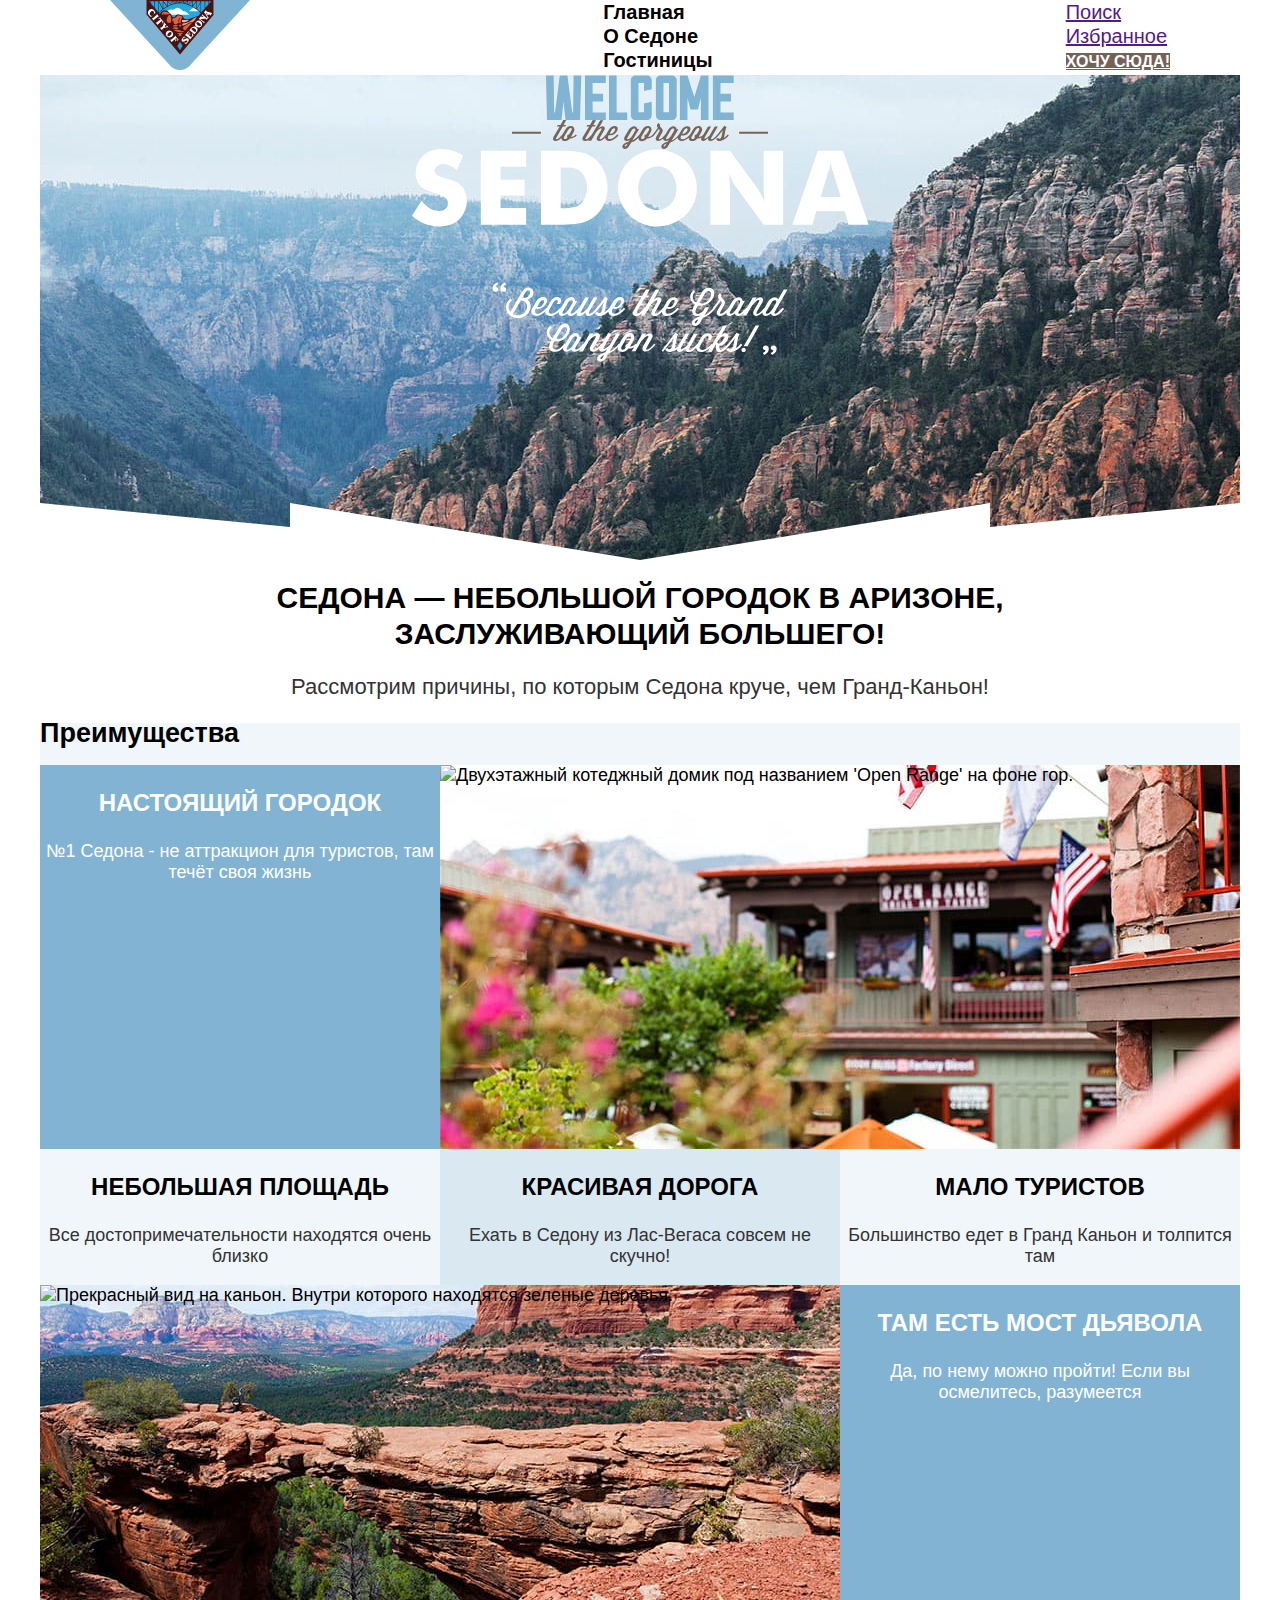
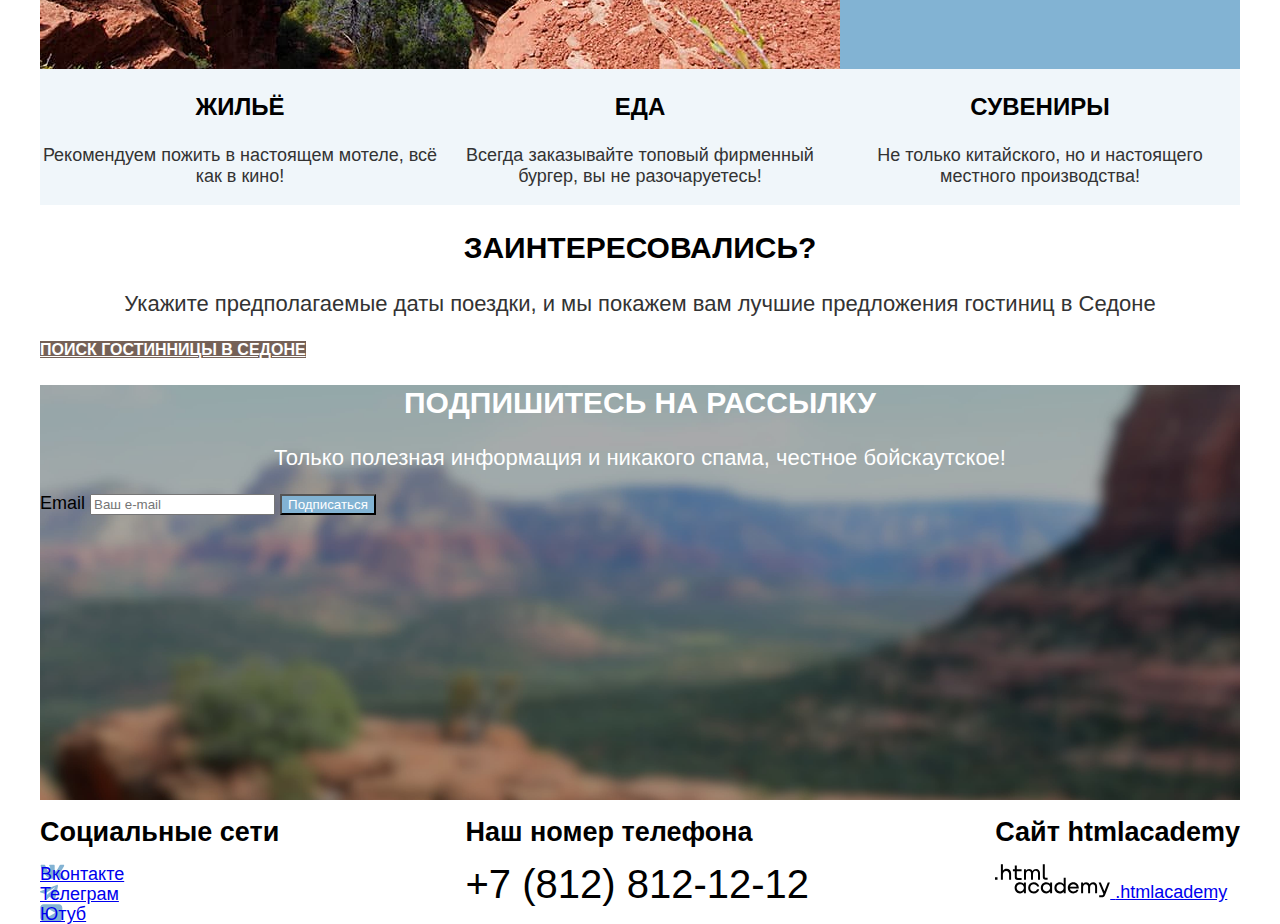
==== index.html @ 0e4e719a "Merge pull request #5 from vadimkuzmin93/master" ====
<!DOCTYPE html>
<html lang="ru">
    <head>
        <meta charset="utf-8">
        <title>HTML Academy: Седона</title>
        <link rel="stylesheet" href="styles/styles.css">
    </head>

<body>
    <header class="page-header">
        <nav class="navigation">
          <a href="index.html" class="logo">
                <img src="images/logo.svg" width="140" height="70" alt="Логотип сайта Седона">
          </a>

          <ul class="navigation-list">
                <li class="navigation-item">
                    <a class="navigation-link navigation-link-current">Главная</a>
                </li>
                <li class="navigation-item">
                    <a href="#" class="navigation-link">О Седоне</a>
                </li>
                <li class="navigation-item">
                    <a href="catalog.html" class="navigation-link">Гостиницы</a>
                </li>
          </ul>

          <ul class="controls-list">
              <li class="controls-item">
                <a class="controls-link" href="">Поиск</a>
              </li>
              <li class="controls-item">
                <a class="controls-link" href="">Избранное</a>
              </li>
              <li class="controls-item ">
                 <a class="button controls-link" href="#">Хочу сюда!</a>
              </li>
          </ul>
        </nav>
    </header>

    <main class="main-index">
      <div class="hero">
        <div class="hero-background-welcome"></div>
        <img class="hero-background-gorgeous" src="images/to-the-gorgeous.svg" alt="Добро пожаловать">
        <img class="hero-background-sedona" src="images/sedona-title.svg" alt="Седона. Потому что Гранд-Каньон ацтой">
      </div>
       <section class="description">
        <h1 class="description-title">Седона — небольшой городок в Аризоне,<br> заслуживающий большего!</h1>
        <p class="description-reasons">Рассмотрим причины, по которым Седона круче, чем Гранд-Каньон!</p>
      </section>

      <section class="advantages">
        <h2 class="visually-hidden">Преимущества</h2>
        <ul class="advantages-list">
            <li class="advantages-item white-text">
                <h3 class="advantages-title">Настоящий городок</h3>
                <p class="advatages-description white-text">№1 Седона - не аттракцион для туристов, там течёт своя жизнь</p>
            </li>
            <li class="advantages-item wide-element">
              <div class="advantages-image1">
                <span class="visually-hidden">
                  <img src="#" alt="Двухэтажный котеджный домик под названием 'Open Range' на фоне гор.">
                </span>
              </div>
            </li>
            <li class="advantages-item">
                <h3 class="advantages-title">Небольшая площадь</h3>
                <p class="advatages-description">Все достопримечательности находятся очень близко</p>
            </li>
            <li class="advantages-item color-change">
                <h3 class="advantages-title">Красивая дорога</h3>
                <p class="advatages-description">Ехать в Седону из Лас-Вегаса совсем не скучно!</p>
            </li>
            <li class="advantages-item">
                <h3 class="advantages-title">Мало туристов</h3>
                <p class="advatages-description">Большинство едет в Гранд Каньон и толпится там</p>
            </li>
            <li class="advantages-item wide-element">
              <div class="advantages-image2">
                <span class="visually-hidden">
                  <img src="#" alt="Прекрасный вид на каньон. Внутри которого находятся зеленые деревья.">
                </span>
              </div>
            </li>
            <li class="advantages-item white-text">
              <h3 class="advantages-title">Там есть мост дьявола</h3>
              <p class="advatages-description white-text">Да, по нему можно пройти! Если вы осмелитесь, разумеется</p>
          </li>
        </ul>

        <ul class="advantages-list">
          <li class="advantages-item">
            <h3 class="advantages-title">Жильё</h3>
            <p class="advatages-description">Рекомендуем пожить в настоящем мотеле, всё как в кино!</p>
          </li>
          <li class="advantages-item">
            <h3 class="advantages-title">Еда</h3>
            <p class="advatages-description">Всегда заказывайте топовый фирменный бургер, вы не разочаруетесь!</p>
          </li>
          <li class="advantages-item">
            <h3 class="advantages-title">Сувениры</h3>
            <p class="advatages-description">Не только китайского, но и настоящего местного производства!</p>
          </li>
        </ul>
      </section>

      <section class="interested">
        <h2 class="interested-title">Заинтересовались?</h2>
        <p class="interested-description">Укажите предполагаемые даты поездки, и мы покажем вам лучшие предложения гостиниц в Седоне</p>
        <a class="button interested-search" href="catalog.html" >Поиск гостинницы в Седоне</a>
      </section>

      <section class="subscription">
        <h2 class="subscription-title">Подпишитесь на рассылку</h2>
        <p class="subscription-description">Только полезная информация и никакого спама, честное бойскаутское!</p>
        <form class="subscription-form" action="https://echo.htmlacademy.ru/" method="post">
            <label for="newsletter-email">Email</label>
            <input class="field" placeholder="Ваш e-mail" type="email" name="newsletter-email" id="newsletter-email" required>
            <input class="button-blue subscribe-button" type="submit" value="Подписаться">
        </form>
      </section>
    </main>

    <footer class="page-footer footer-container">
        <section class="footer-socials">
          <h2 class="visually-hidden">Социальные сети</h2>
          <ul class="footer-socials-list">
              <li class="footer-socials-item">
                  <a href="https://vk.com/htmlacademy" class="button-vk">
                  <span class="visually-hidden">Вконтакте</span>
                  </a>
              </li>
              <li class="footer-socials-item">
                  <a href="https://t.me/htmlacademy" class="button-telegram">
                  <span class="visually-hidden">Телеграм</span>
                  </a>
              </li>
              <li class="footer-socials-item">
                  <a href="https://www.youtube.com/user/htmlacademyru" class="button-youtube">
                  <span class="visually-hidden">Ютуб</span>
                  </a>
              </li>
          </ul>
        </section>

        <section class="footer-contacts">
          <h2 class="visually-hidden">Наш номер телефона</h2>
          <a class="footer-contacts-phone" href="tel:+78128121212">+7 (812) 812-12-12</a>
        </section>

        <section class="footer-author">
          <h2 class="visually-hidden">Сайт htmlacademy</h2>
          <a class="htmlacademy-link" href="https://htmlacademy.ru/">
            <img src="images/html-academy-logo.svg" alt="Адрес сайта Html Academy">
          <span class="visually-hidden">.htmlacademy</span>
          </a>
        </section>
    </footer>
</body>
</html>
---- styles/styles.css ----
@font-face {
  font-family: "PT Sans";
  font-style: normal;
  font-weight: 400;
  src: url("../fonts/ptsans-400.woff2");
  font-display: swap;
}

@font-face {
  font-family: "PT Sans";
  font-style: normal;
  font-weight: 700;
  src: url("../fonts/ptsans-700.woff2");
  font-display: swap;
}

:root {
  --color-white: #fff;
  --color-black: #000;
  --color-brown: #756157;
  --color-darkgray: #333;
  --color-lightblue: #82b3d3;
  --color-lightblue-12: rgba(131, 179, 211, 0.12);
  --color-lightblue-20: rgba(131, 179, 211, 0.2);
}

html {
  height: 100%;
}

body {
  display: flex;
  flex-direction: column;
  width: 1200px;
  font-family: "PT Sans", sans-serif;
  font-size: 18px;
  line-height: 20px;
  font-weight: 400;
  background-color: var(--color-white);
  color: var(--color-black);
  margin: 0 auto;
  min-height: 100%;
}

ul,
ol {
  margin: 0;
  padding: 0;
  list-style-type: none;
}

.main-index {
  flex-grow: 1;
}
/* header */

.page-header {
  font-size: 20px;
  line-height: 24px;
}

.navigation {
  display: flex;
  justify-content: space-between;
  padding: 0 70px;
}

.navigation-link {
  color: inherit;
  text-decoration: none;
  font-weight: 700;
}

.button {
  background-color: var(--color-brown);
  color: var(--color-white);
  font-weight: 700;
  font-size: 16px;
  line-height: 20px;
  text-align: center;
  text-transform: uppercase;
}

.description-title {
  font-weight: 700;
  font-size: 30px;
  line-height: 36px;
  text-transform: uppercase;
  text-align: center;
}

.description-reasons {
  font-size: 22px;
  line-height: 26px;
  text-align: center;
  color: var(--color-darkgray);
}

/*main*/

.hero {
  width: 1200px;
  height: 485px;
  margin: 0 auto;
  background-image: url("../images/background-main-footer.svg"),
    url("../images/main-background.jpg");
  background-repeat: no-repeat, no-repeat;
  background-position: center bottom, center;
}

.hero-background-welcome {
  width: 188px;
  height: 45px;
  background-image: url("../images/welcome.svg");
  background-repeat: no-repeat;
  margin: 0 auto;
}

.hero-background-gorgeous {
  display: block;
  margin: 0 auto;
}

.hero-background-sedona {
  display: block;
  margin: 0 auto;
}

.advantages {
  background-color: var(--color-lightblue-12);
}

.advantages-list {
  display: flex;
  flex-wrap: wrap;
}

.advantages-item {
  width: 400px;
}

.wide-element {
  width: 800px;
}

.advantages-title {
  font-weight: 700;
  font-size: 24px;
  line-height: 28px;
  text-align: center;
  text-transform: uppercase;
}

.advatages-description {
  line-height: 21px;
  text-align: center;
  color: var(--color-darkgray);
}

.advantages-image1 {
  background-image: url("../images/bg-advantages1.jpg");
  width: 800px;
  height: 384px;
}

.advantages-image2 {
  background-image: url("../images/bg-advantages2.jpg");
  width: 800px;
  height: 384px;
}

.color-change {
  background-color: var(--color-lightblue-20);
}

.white-text {
  color: var(--color-white);
  background-color: var(--color-lightblue);
}

.interested-title {
  font-weight: 700;
  font-size: 30px;
  line-height: 36px;
  text-transform: uppercase;
  text-align: center;
}

.interested-description {
  font-size: 22px;
  line-height: 26px;
  text-align: center;
  color: var(--color-darkgray);
}

.subscription {
  background-image: url("../images/bg-subscribe.jpg");
  background-repeat: no-repeat;
  background-size: cover;
  background-color: var(--color-lightblue);
  width: 1200px;
  height: 415px;
  margin: 0 auto;
}

.subscription-title {
  font-weight: 700;
  font-size: 30px;
  line-height: 36px;
  text-transform: uppercase;
  color: var(--color-white);
  text-align: center;
}

.subscription-description {
  font-size: 22px;
  line-height: 26px;
  text-align: center;
  color: var(--color-white);
}

/* catalog-page */

.inner-catalog {
  background-color: var(--color-lightblue);
  background-image: url("../images/catalog-bg.jpg");
  background-size: cover;
  background-repeat: no-repeat;
  margin: 0 auto;
  width: 1200px;
  height: 412px;
}

.inner-catalog-title {
  font-size: 60px;
  line-height: 78px;
  font-weight: 700;
  color: var(--color-white);
}

.breadcrumbs-item,
.catalog-filter-title,
.control {
  color: var(--color-white);
}

.inner-hotels {
  padding: 0 70px;
  margin: 0 auto;
}

.control-select {
}

.inner-hotels-title {
  font-weight: 700;
  font-size: 30px;
  line-height: 36px;
  text-transform: uppercase;
}

.sorting-container {
  display: flex;
  justify-content: space-between;
}

.hotels-title {
  font-weight: 700;
  font-size: 24px;
  line-height: 28px;
}

.filter-container {
  display: flex;
  column-gap: 70px;
  padding: 35px 70px 70px 70px;
}

.checkbox-group {
  width: 151px;
}

.radio-group {
  width: 151px;
}

.input-range-group {
  width: 550px;
}

.hotels-list {
  display: flex;
  flex-wrap: wrap;
}

.hotels-item {
  width: 340px;
  margin-right: 20px;
}

.hotels-item:nth-child(3n) {
  margin-right: 0;
}

.hotels-type,
.hotels-price {
  line-height: 21px;
}

.button-blue {
  background-color: var(--color-lightblue);
  color: var(--color-white);
}

.pagination-item {
  background-color: var(--color-lightblue);
}

.pagination-link {
  color: var(--color-white);
  font-weight: 700;
  font-size: 20px;
  line-height: 36px;
  text-align: center;
}

.catalog {
  background-image: none;
  background-color: var(--color-white);
}

.black-text {
  color: var(--color-black);
}

/* page-footer */

.footer-container {
  display: flex;
  justify-content: space-between;
}

.button-vk {
  background-color: var(--color-white);
  background-image: url("../images/socials/vk-icon.svg");
  background-repeat: no-repeat;
}

.button-telegram {
  background-color: var(--color-white);
  background-image: url("../images/socials/tg-icon.svg");
  background-repeat: no-repeat;
}

.button-youtube {
  background-color: var(--color-white);
  background-image: url("../images/socials/youtube-icon.svg");
  background-repeat: no-repeat;
}

.footer-contacts-phone {
  font-size: 40px;
  line-height: 40px;
  text-align: center;
  text-decoration: none;
  color: var(--color-black);
}
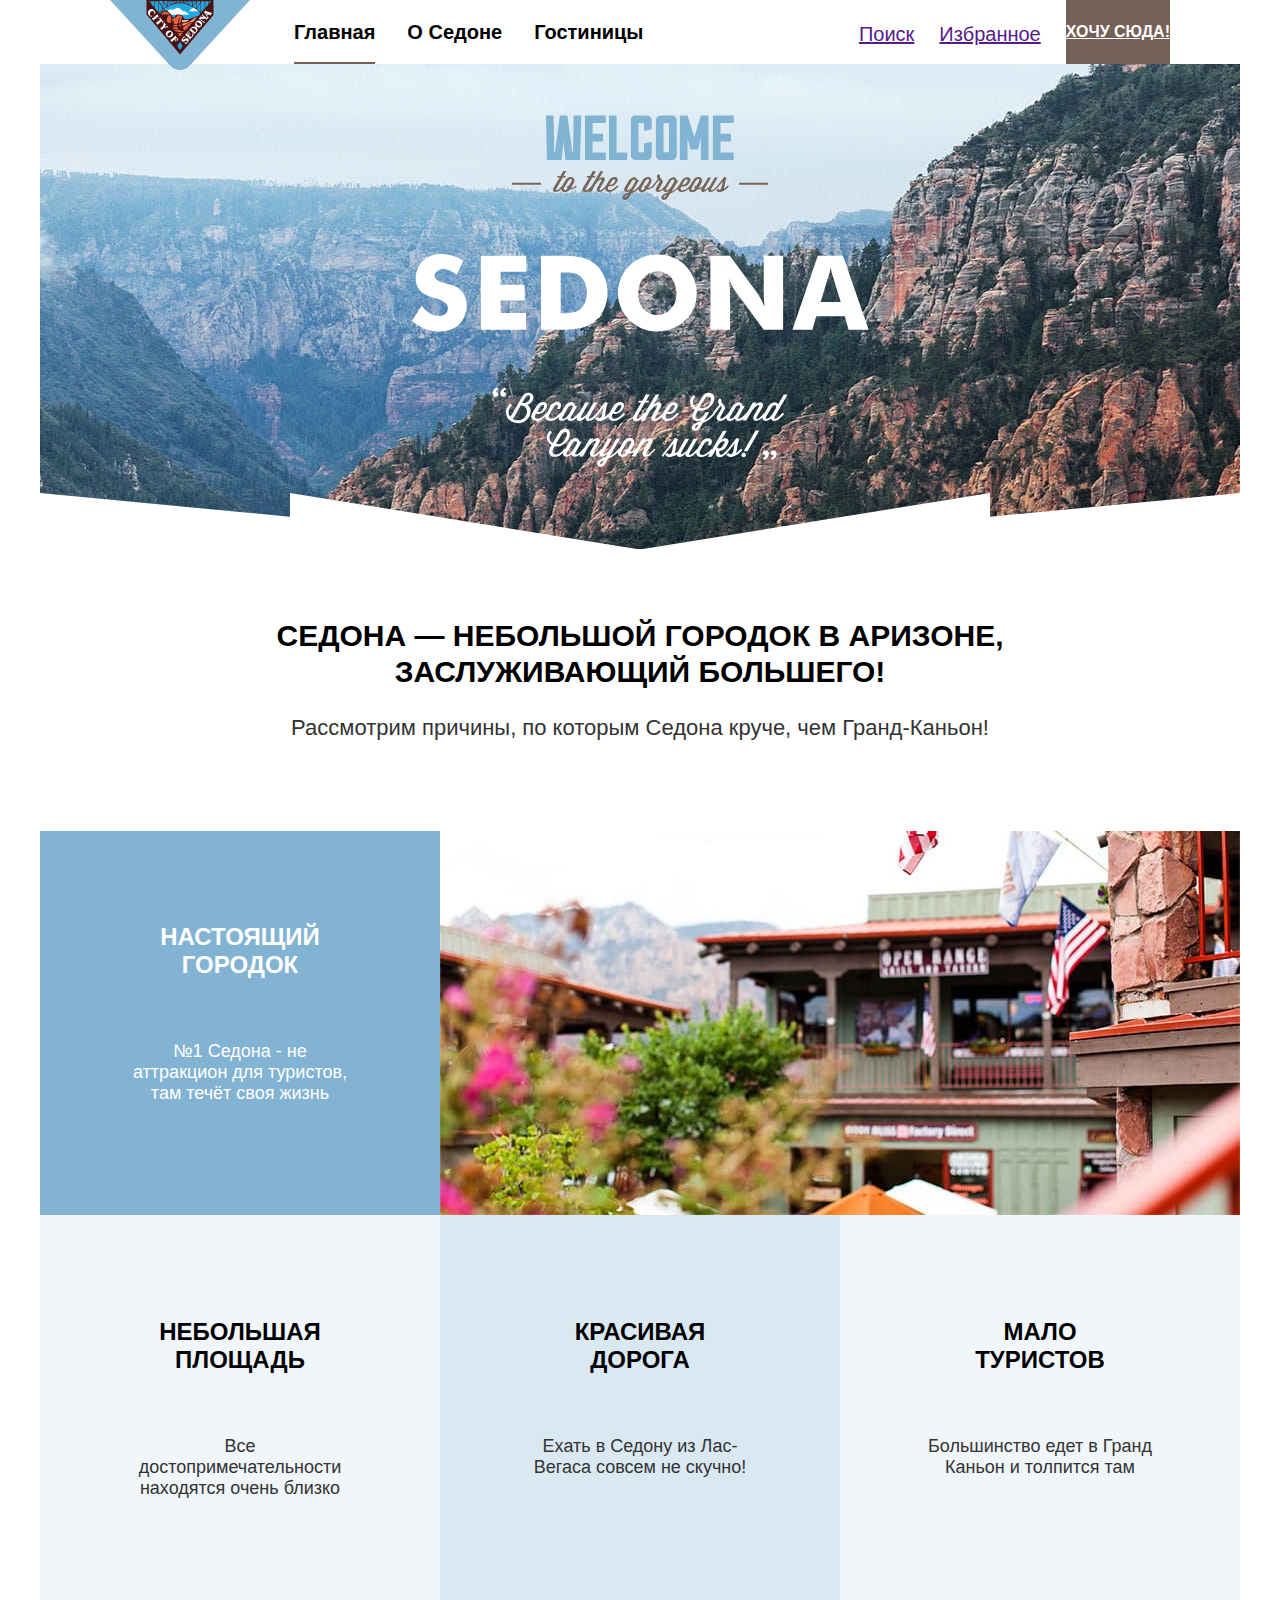
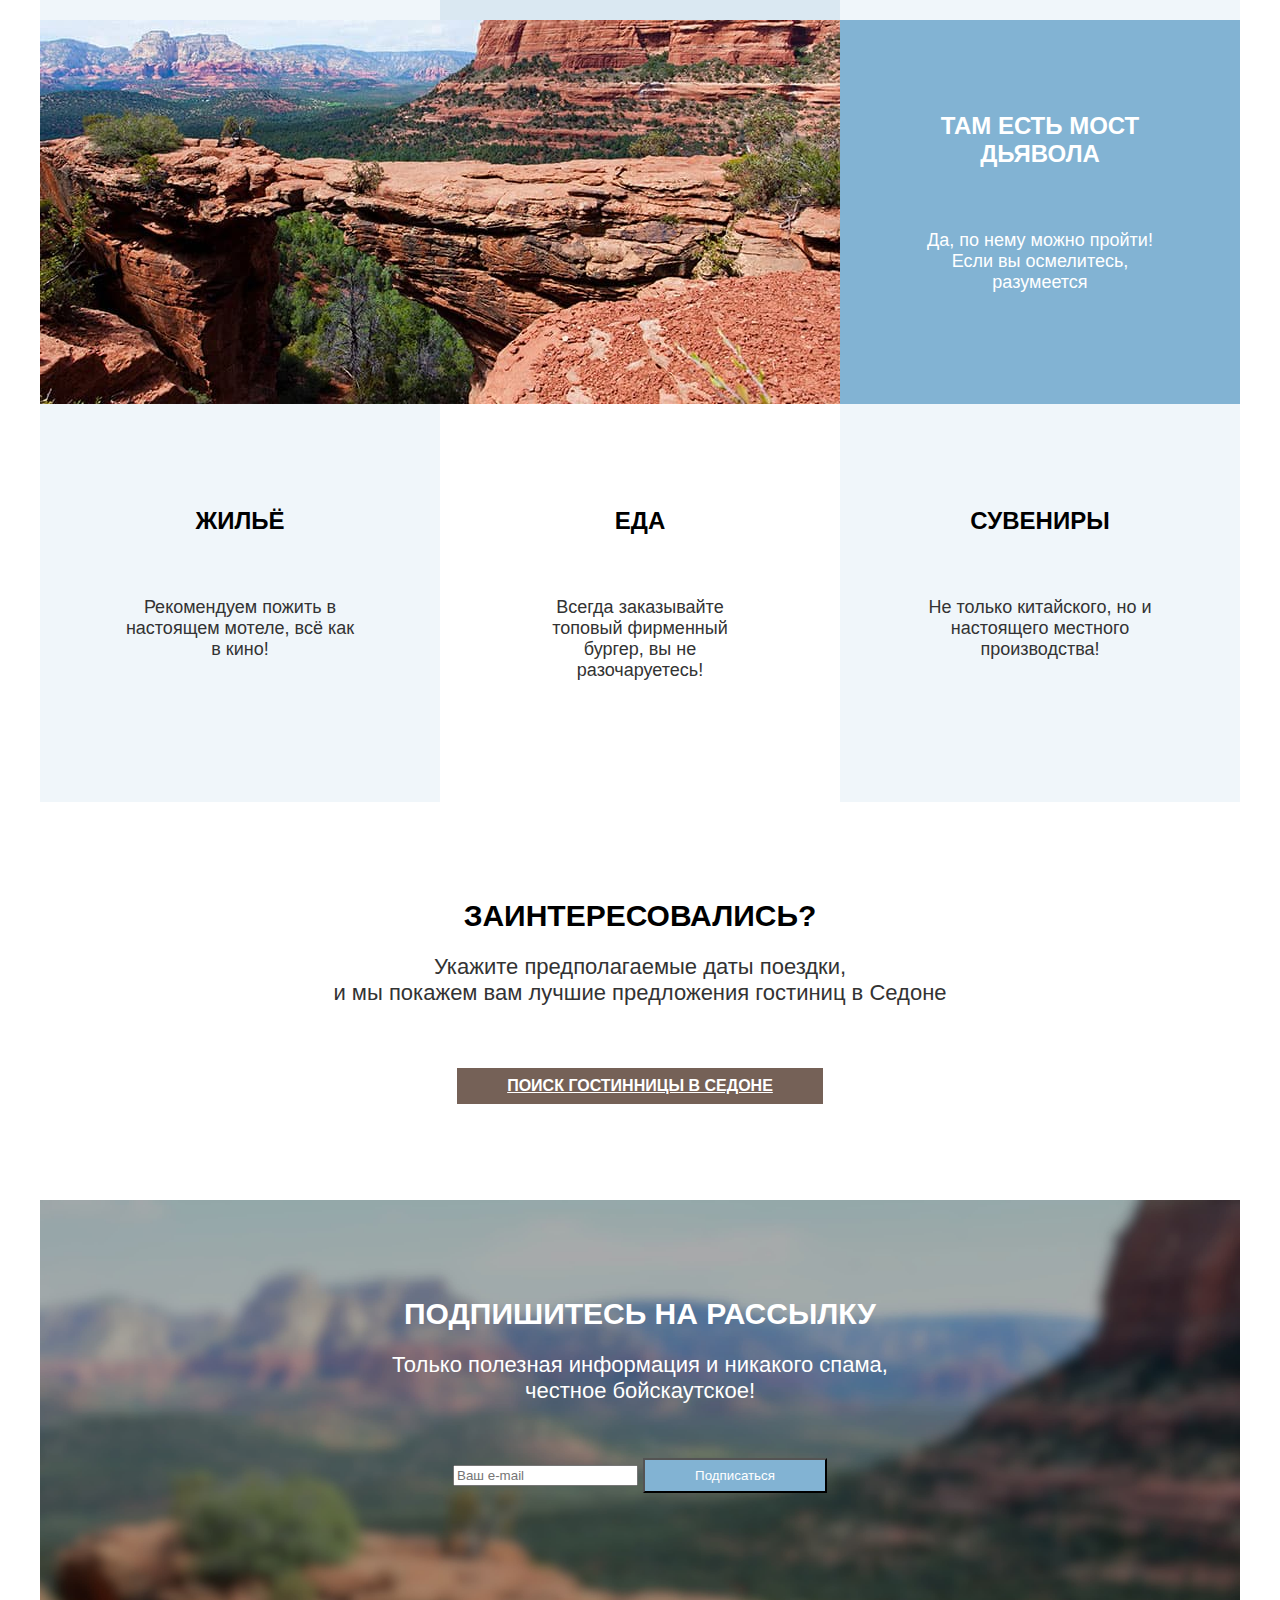
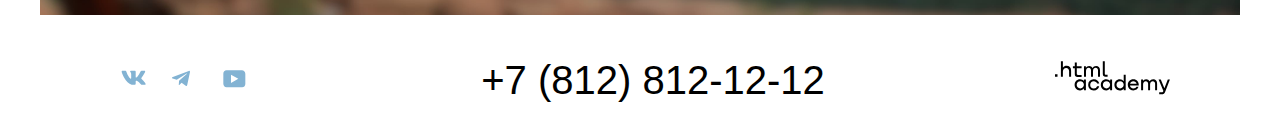
==== commit b96482d6: "Исправляет имена классов, сокращает лишние свойства" ====
--- a/index.html
+++ b/index.html
@@ -12,7 +12,7 @@
           <a href="index.html" class="logo">
                 <img src="images/logo.svg" width="140" height="70" alt="Логотип сайта Седона">
           </a>
-
+          <div class="nav-container">
           <ul class="navigation-list">
                 <li class="navigation-item">
                     <a class="navigation-link navigation-link-current">Главная</a>
@@ -36,14 +36,17 @@
                  <a class="button controls-link" href="#">Хочу сюда!</a>
               </li>
           </ul>
+        </div>
         </nav>
     </header>
 
     <main class="main-index">
       <div class="hero">
+      <div class="hero-container">
         <div class="hero-background-welcome"></div>
         <img class="hero-background-gorgeous" src="images/to-the-gorgeous.svg" alt="Добро пожаловать">
         <img class="hero-background-sedona" src="images/sedona-title.svg" alt="Седона. Потому что Гранд-Каньон ацтой">
+      </div>
       </div>
        <section class="description">
         <h1 class="description-title">Седона — небольшой городок в Аризоне,<br> заслуживающий большего!</h1>
@@ -53,7 +56,7 @@
       <section class="advantages">
         <h2 class="visually-hidden">Преимущества</h2>
         <ul class="advantages-list">
-            <li class="advantages-item white-text">
+            <li class="advantages-item white-text advantages-item-smaller">
                 <h3 class="advantages-title">Настоящий городок</h3>
                 <p class="advatages-description white-text">№1 Седона - не аттракцион для туристов, там течёт своя жизнь</p>
             </li>
@@ -69,11 +72,11 @@
                 <p class="advatages-description">Все достопримечательности находятся очень близко</p>
             </li>
             <li class="advantages-item color-change">
-                <h3 class="advantages-title">Красивая дорога</h3>
+                <h3 class="advantages-title">Красивая<br> дорога</h3>
                 <p class="advatages-description">Ехать в Седону из Лас-Вегаса совсем не скучно!</p>
             </li>
             <li class="advantages-item">
-                <h3 class="advantages-title">Мало туристов</h3>
+                <h3 class="advantages-title">Мало<br> туристов</h3>
                 <p class="advatages-description">Большинство едет в Гранд Каньон и толпится там</p>
             </li>
             <li class="advantages-item wide-element">
@@ -83,7 +86,7 @@
                 </span>
               </div>
             </li>
-            <li class="advantages-item white-text">
+            <li class="advantages-item white-text advantages-item-smaller">
               <h3 class="advantages-title">Там есть мост дьявола</h3>
               <p class="advatages-description white-text">Да, по нему можно пройти! Если вы осмелитесь, разумеется</p>
           </li>
@@ -94,7 +97,7 @@
             <h3 class="advantages-title">Жильё</h3>
             <p class="advatages-description">Рекомендуем пожить в настоящем мотеле, всё как в кино!</p>
           </li>
-          <li class="advantages-item">
+          <li class="advantages-item advantages-item-white">
             <h3 class="advantages-title">Еда</h3>
             <p class="advatages-description">Всегда заказывайте топовый фирменный бургер, вы не разочаруетесь!</p>
           </li>
@@ -107,15 +110,15 @@
 
       <section class="interested">
         <h2 class="interested-title">Заинтересовались?</h2>
-        <p class="interested-description">Укажите предполагаемые даты поездки, и мы покажем вам лучшие предложения гостиниц в Седоне</p>
+        <p class="interested-description">Укажите предполагаемые даты поездки,<br> и мы покажем вам лучшие предложения гостиниц в Седоне</p>
         <a class="button interested-search" href="catalog.html" >Поиск гостинницы в Седоне</a>
       </section>
 
       <section class="subscription">
         <h2 class="subscription-title">Подпишитесь на рассылку</h2>
-        <p class="subscription-description">Только полезная информация и никакого спама, честное бойскаутское!</p>
+        <p class="subscription-description">Только полезная информация и никакого спама,<br> честное бойскаутское!</p>
         <form class="subscription-form" action="https://echo.htmlacademy.ru/" method="post">
-            <label for="newsletter-email">Email</label>
+            <label class="visually-hidden" for="newsletter-email">Email</label>
             <input class="field" placeholder="Ваш e-mail" type="email" name="newsletter-email" id="newsletter-email" required>
             <input class="button-blue subscribe-button" type="submit" value="Подписаться">
         </form>
@@ -127,17 +130,17 @@
           <h2 class="visually-hidden">Социальные сети</h2>
           <ul class="footer-socials-list">
               <li class="footer-socials-item">
-                  <a href="https://vk.com/htmlacademy" class="button-vk">
+                  <a href="https://vk.com/htmlacademy" class="button-socials button-vk">
                   <span class="visually-hidden">Вконтакте</span>
                   </a>
               </li>
               <li class="footer-socials-item">
-                  <a href="https://t.me/htmlacademy" class="button-telegram">
+                  <a href="https://t.me/htmlacademy" class="button-socials button-telegram">
                   <span class="visually-hidden">Телеграм</span>
                   </a>
               </li>
               <li class="footer-socials-item">
-                  <a href="https://www.youtube.com/user/htmlacademyru" class="button-youtube">
+                  <a href="https://www.youtube.com/user/htmlacademyru" class="button-socials button-youtube">
                   <span class="visually-hidden">Ютуб</span>
                   </a>
               </li>
--- a/styles/styles.css
+++ b/styles/styles.css
@@ -49,6 +49,26 @@
   list-style-type: none;
 }
 
+h1,
+h2,
+h3,
+h4,
+h5,
+p {
+  margin: 0;
+}
+
+.visually-hidden {
+  position: absolute;
+  width: 1px;
+  height: 1px;
+  margin: -1px;
+  padding: 0;
+  border: 0;
+  clip: rect(0 0 0 0);
+  overflow: hidden;
+}
+
 .main-index {
   flex-grow: 1;
 }
@@ -61,14 +81,62 @@
 
 .navigation {
   display: flex;
+  padding: 0 70px;
+  height: 64px;
+}
+
+.logo {
+  margin-right: 44px;
+  z-index: 1;
+}
+
+.nav-container {
+  display: flex;
   justify-content: space-between;
-  padding: 0 70px;
+  flex-grow: 1;
+}
+
+.navigation-list {
+  display: flex;
+  flex-wrap: wrap;
+  gap: 32px;
 }
 
 .navigation-link {
   color: inherit;
   text-decoration: none;
   font-weight: 700;
+  padding-top: 20px;
+  padding-bottom: 20px;
+  display: block;
+}
+
+.navigation-item {
+  position: relative;
+}
+
+.navigation-link-current:after {
+  content: "";
+  position: absolute;
+  top: 2;
+  bottom: 0;
+  left: 0;
+  right: 0;
+  width: auto;
+  height: 2px;
+  background-color: var(--color-brown);
+}
+
+.controls-list {
+  display: flex;
+  flex-wrap: wrap;
+  gap: 25px;
+}
+
+.controls-link {
+  display: block;
+  padding-top: 22px;
+  padding-bottom: 22px;
 }
 
 .button {
@@ -105,7 +173,15 @@
   background-image: url("../images/background-main-footer.svg"),
     url("../images/main-background.jpg");
   background-repeat: no-repeat, no-repeat;
-  background-position: center bottom, center;
+  background-position: center calc(100% + 0.5px), center;
+}
+
+.hero-container {
+  padding-top: 51px;
+  display: flex;
+  flex-direction: column;
+  justify-content: space-between;
+  align-items: center;
 }
 
 .hero-background-welcome {
@@ -113,17 +189,25 @@
   height: 45px;
   background-image: url("../images/welcome.svg");
   background-repeat: no-repeat;
-  margin: 0 auto;
+  margin-bottom: 11px;
 }
 
 .hero-background-gorgeous {
   display: block;
-  margin: 0 auto;
+  margin-bottom: 54px;
 }
 
 .hero-background-sedona {
   display: block;
-  margin: 0 auto;
+}
+
+.description {
+  padding-top: 69px;
+  padding-bottom: 90px;
+}
+
+.description-title {
+  margin-bottom: 25px;
 }
 
 .advantages {
@@ -137,10 +221,21 @@
 
 .advantages-item {
   width: 400px;
+  padding: 103px 85px 121px 85px;
+  box-sizing: border-box;
+}
+
+.advantages-item-white {
+  background-color: var(--color-white);
+}
+
+.advantages-item-smaller {
+  padding: 92px 85px 111px 85px;
 }
 
 .wide-element {
   width: 800px;
+  padding: 0;
 }
 
 .advantages-title {
@@ -149,6 +244,7 @@
   line-height: 28px;
   text-align: center;
   text-transform: uppercase;
+  margin-bottom: 62px;
 }
 
 .advatages-description {
@@ -178,12 +274,18 @@
   background-color: var(--color-lightblue);
 }
 
+.interested {
+  padding-top: 96px;
+  padding-bottom: 96px;
+}
+
 .interested-title {
   font-weight: 700;
   font-size: 30px;
   line-height: 36px;
   text-transform: uppercase;
   text-align: center;
+  margin-bottom: 20px;
 }
 
 .interested-description {
@@ -191,6 +293,14 @@
   line-height: 26px;
   text-align: center;
   color: var(--color-darkgray);
+  margin-bottom: 62px;
+}
+
+.interested-search {
+  display: block;
+  margin: 0 auto;
+  padding: 8px 50px;
+  width: fit-content;
 }
 
 .subscription {
@@ -201,6 +311,14 @@
   width: 1200px;
   height: 415px;
   margin: 0 auto;
+  padding-top: 96px;
+  padding-bottom: 104px;
+  box-sizing: border-box;
+}
+
+.catalog {
+  background-image: none;
+  background-color: var(--color-white);
 }
 
 .subscription-title {
@@ -210,6 +328,7 @@
   text-transform: uppercase;
   color: var(--color-white);
   text-align: center;
+  margin-bottom: 20px;
 }
 
 .subscription-description {
@@ -217,6 +336,15 @@
   line-height: 26px;
   text-align: center;
   color: var(--color-white);
+  margin-bottom: 54px;
+}
+
+.subscription-form {
+  text-align: center;
+}
+
+.subscribe-button {
+  padding: 8px 50px;
 }
 
 /* catalog-page */
@@ -229,6 +357,8 @@
   margin: 0 auto;
   width: 1200px;
   height: 412px;
+  padding: 35px 70px 70px;
+  box-sizing: border-box;
 }
 
 .inner-catalog-title {
@@ -236,6 +366,13 @@
   line-height: 78px;
   font-weight: 700;
   color: var(--color-white);
+  margin-bottom: 8px;
+}
+
+.breadcrumbs-list {
+  margin-bottom: 40px;
+  display: flex;
+  column-gap: 28px;
 }
 
 .breadcrumbs-item,
@@ -245,11 +382,8 @@
 }
 
 .inner-hotels {
-  padding: 0 70px;
+  padding: 50px 70px 60px 70px;
   margin: 0 auto;
-}
-
-.control-select {
 }
 
 .inner-hotels-title {
@@ -259,21 +393,33 @@
   text-transform: uppercase;
 }
 
+.sorting-icons-list {
+  display: flex;
+  column-gap: 8px;
+}
+
 .sorting-container {
   display: flex;
   justify-content: space-between;
+  margin-bottom: 40px;
 }
 
 .hotels-title {
   font-weight: 700;
   font-size: 24px;
   line-height: 28px;
+  margin-bottom: 16px;
+}
+
+.hotels-item-container {
+  display: flex;
+  justify-content: space-between;
 }
 
 .filter-container {
   display: flex;
   column-gap: 70px;
-  padding: 35px 70px 70px 70px;
+  justify-content: space-between;
 }
 
 .checkbox-group {
@@ -296,13 +442,22 @@
 .hotels-item {
   width: 340px;
   margin-right: 20px;
+  padding: 20px;
+  box-sizing: border-box;
 }
 
 .hotels-item:nth-child(3n) {
   margin-right: 0;
 }
 
-.hotels-type,
+.hotels-item-image {
+  margin-bottom: 16px;
+}
+
+.hotels-type {
+  line-height: 21px;
+}
+
 .hotels-price {
   line-height: 21px;
 }
@@ -312,11 +467,23 @@
   color: var(--color-white);
 }
 
+.pagination-list {
+  display: flex;
+  gap: 8px;
+}
+
 .pagination-item {
   background-color: var(--color-lightblue);
 }
 
 .pagination-link {
+  display: block;
+  width: 60px;
+  height: 60px;
+  box-sizing: border-box;
+  padding: 12px;
+  text-decoration: none;
+
   color: var(--color-white);
   font-weight: 700;
   font-size: 20px;
@@ -324,9 +491,7 @@
   text-align: center;
 }
 
-.catalog {
-  background-image: none;
-  background-color: var(--color-white);
+.pagination-link {
 }
 
 .black-text {
@@ -338,24 +503,37 @@
 .footer-container {
   display: flex;
   justify-content: space-between;
+  padding: 45px 70px 35px 81px;
+  align-items: center;
+}
+
+.footer-socials-list {
+  display: flex;
+  flex-wrap: wrap;
+  width: 130px;
+  gap: 26px;
+}
+
+.button-socials {
+  background-color: var(--color-white);
+  background-repeat: no-repeat;
+  display: block;
+  box-sizing: border-box;
+  width: 25px;
+  height: 20px;
+  padding: 10px;
 }
 
 .button-vk {
-  background-color: var(--color-white);
   background-image: url("../images/socials/vk-icon.svg");
-  background-repeat: no-repeat;
 }
 
 .button-telegram {
-  background-color: var(--color-white);
   background-image: url("../images/socials/tg-icon.svg");
-  background-repeat: no-repeat;
 }
 
 .button-youtube {
-  background-color: var(--color-white);
   background-image: url("../images/socials/youtube-icon.svg");
-  background-repeat: no-repeat;
 }
 
 .footer-contacts-phone {
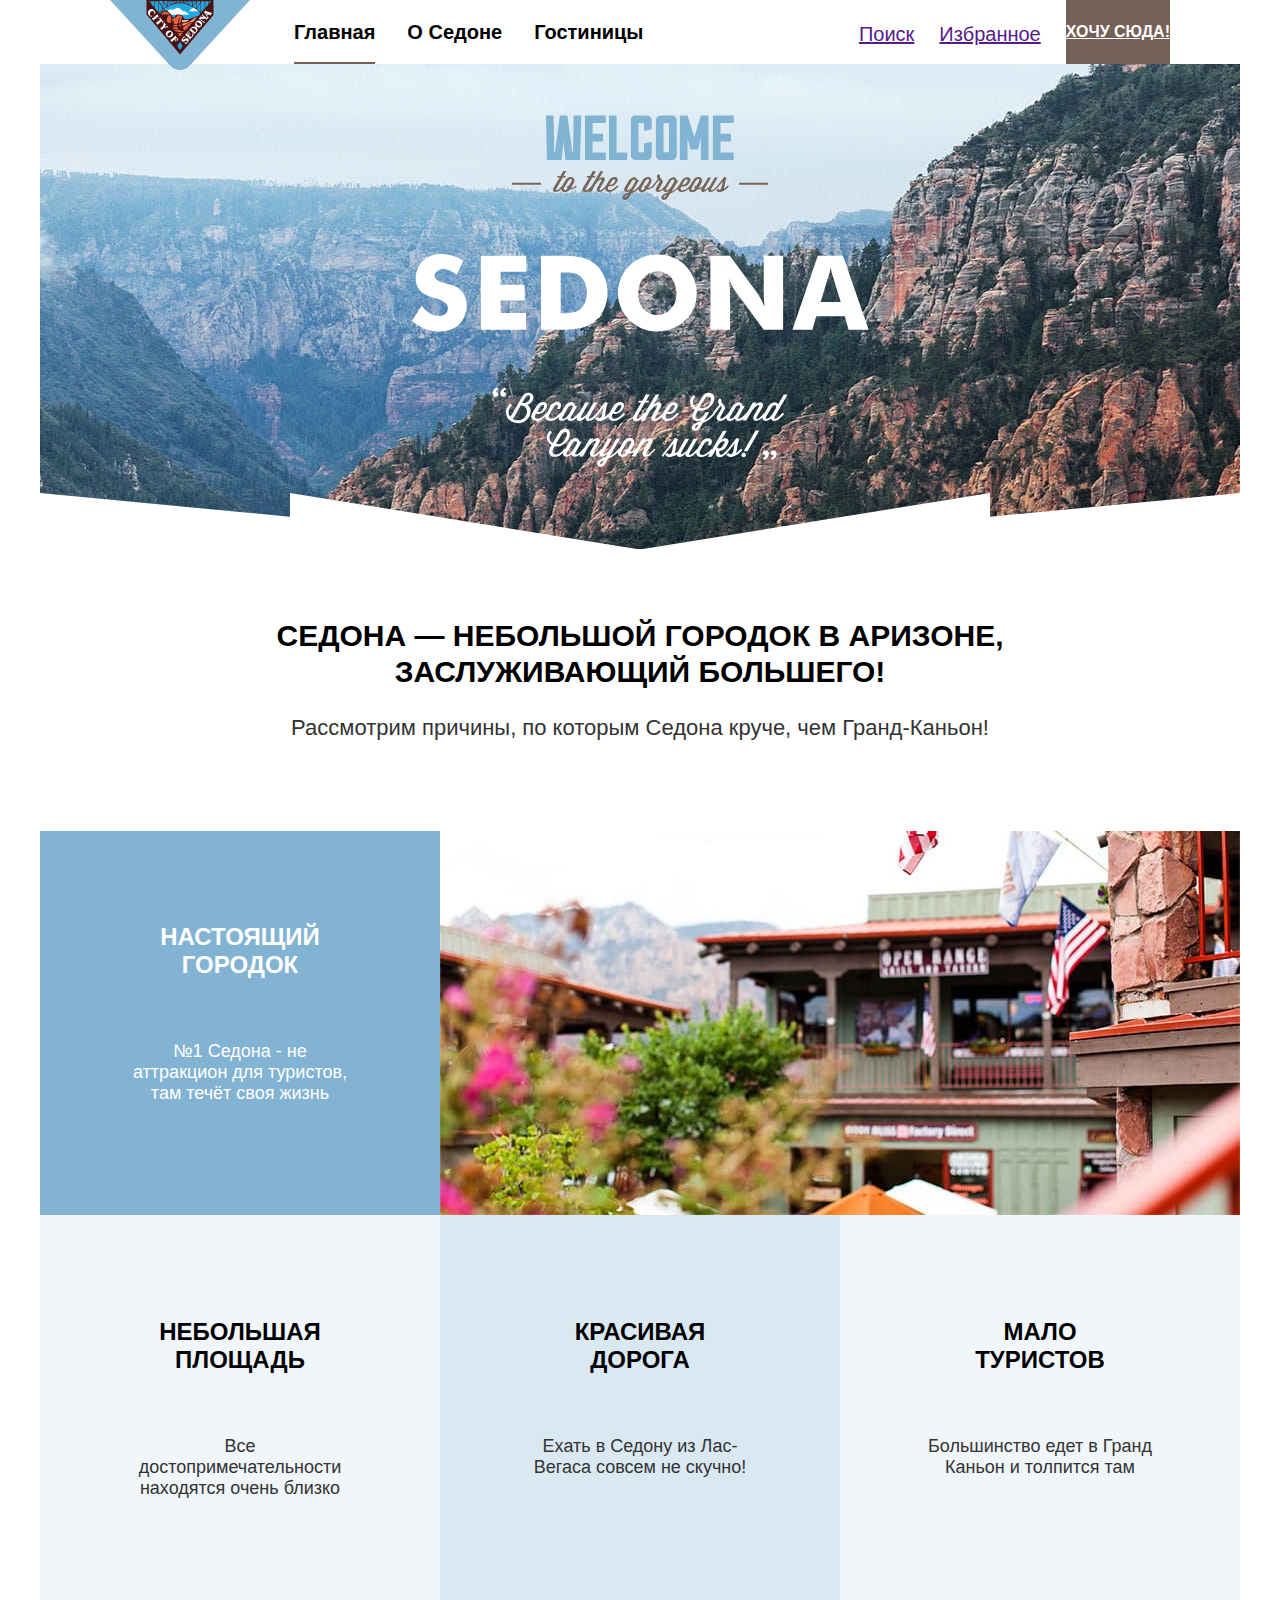
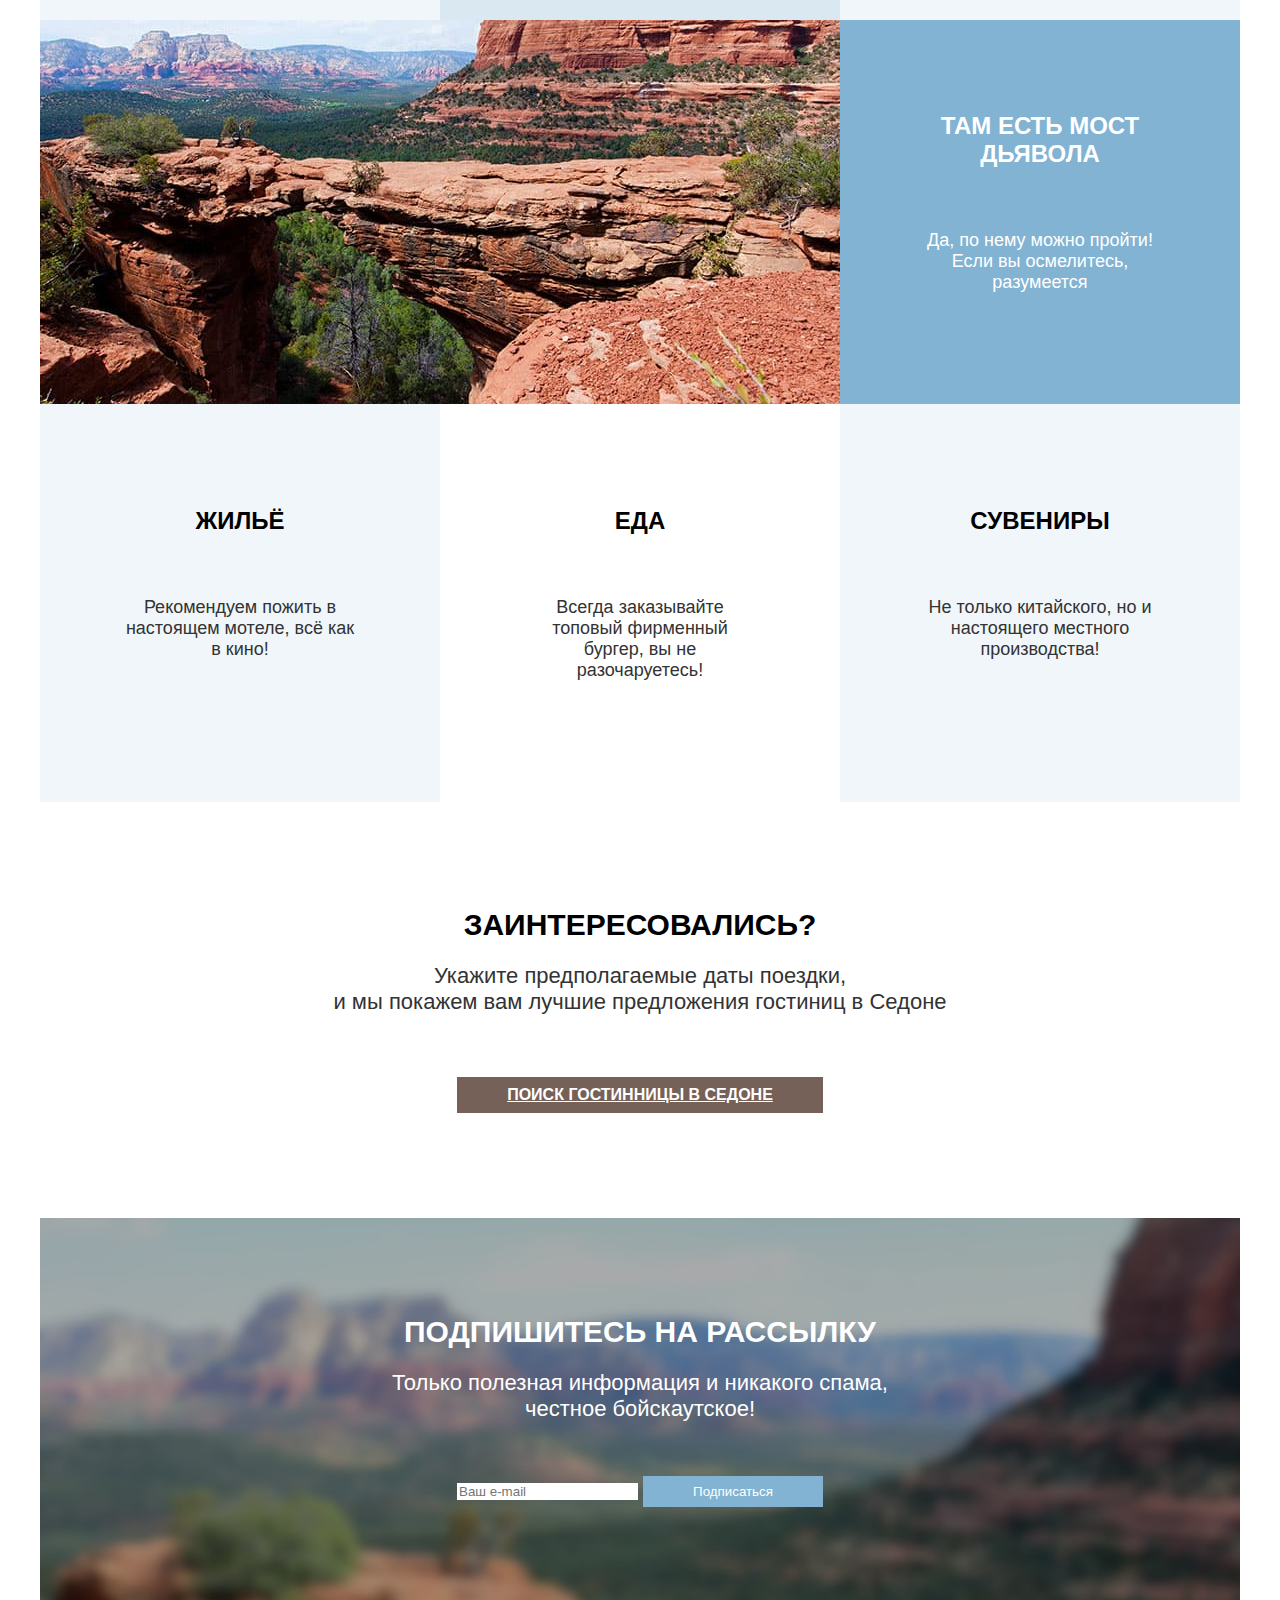
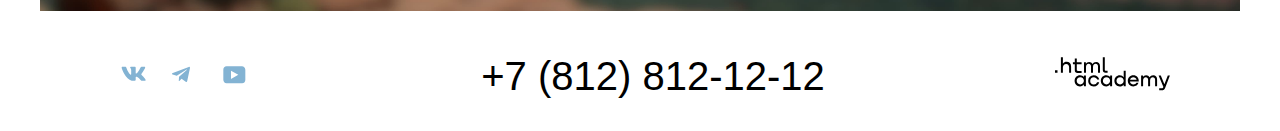
==== commit 0ac40c13: "Добавляет сетку товаров на гридов и мелкие исправления" ====
--- a/index.html
+++ b/index.html
@@ -56,9 +56,9 @@
       <section class="advantages">
         <h2 class="visually-hidden">Преимущества</h2>
         <ul class="advantages-list">
-            <li class="advantages-item white-text advantages-item-smaller">
+            <li class="advantages-item colored-text advantages-item-smaller">
                 <h3 class="advantages-title">Настоящий городок</h3>
-                <p class="advatages-description white-text">№1 Седона - не аттракцион для туристов, там течёт своя жизнь</p>
+                <p class="advatages-description colored-text">№1 Седона - не аттракцион для туристов, там течёт своя жизнь</p>
             </li>
             <li class="advantages-item wide-element">
               <div class="advantages-image1">
@@ -86,9 +86,9 @@
                 </span>
               </div>
             </li>
-            <li class="advantages-item white-text advantages-item-smaller">
+            <li class="advantages-item colored-text advantages-item-smaller">
               <h3 class="advantages-title">Там есть мост дьявола</h3>
-              <p class="advatages-description white-text">Да, по нему можно пройти! Если вы осмелитесь, разумеется</p>
+              <p class="advatages-description colored-text">Да, по нему можно пройти! Если вы осмелитесь, разумеется</p>
           </li>
         </ul>
 
--- a/styles/styles.css
+++ b/styles/styles.css
@@ -20,6 +20,7 @@
   --color-brown: #756157;
   --color-darkgray: #333;
   --color-lightblue: #82b3d3;
+  --color-graylight: #e6e6e6;
   --color-lightblue-12: rgba(131, 179, 211, 0.12);
   --color-lightblue-20: rgba(131, 179, 211, 0.2);
 }
@@ -58,6 +59,10 @@
   margin: 0;
 }
 
+input {
+  border: none;
+}
+
 .visually-hidden {
   position: absolute;
   width: 1px;
@@ -269,14 +274,16 @@
   background-color: var(--color-lightblue-20);
 }
 
-.white-text {
+.colored-text {
   color: var(--color-white);
   background-color: var(--color-lightblue);
 }
 
 .interested {
-  padding-top: 96px;
-  padding-bottom: 96px;
+  padding: 105px 0;
+  display: flex;
+  flex-direction: column;
+  justify-content: space-between;
 }
 
 .interested-title {
@@ -308,12 +315,12 @@
   background-repeat: no-repeat;
   background-size: cover;
   background-color: var(--color-lightblue);
-  width: 1200px;
-  height: 415px;
-  margin: 0 auto;
   padding-top: 96px;
   padding-bottom: 104px;
   box-sizing: border-box;
+  display: flex;
+  flex-direction: column;
+  justify-content: space-between;
 }
 
 .catalog {
@@ -354,11 +361,7 @@
   background-image: url("../images/catalog-bg.jpg");
   background-size: cover;
   background-repeat: no-repeat;
-  margin: 0 auto;
-  width: 1200px;
-  height: 412px;
-  padding: 35px 70px 70px;
-  box-sizing: border-box;
+  padding: 35px 70px 70px 45px;
 }
 
 .inner-catalog-title {
@@ -372,13 +375,27 @@
 .breadcrumbs-list {
   margin-bottom: 40px;
   display: flex;
-  column-gap: 28px;
+  align-items: center;
+  gap: 28px;
 }
 
 .breadcrumbs-item,
-.catalog-filter-title,
-.control {
-  color: var(--color-white);
+.catalog-filter-title {
+  color: var(--color-white);
+}
+
+.breadcrumbs-item:first-child {
+  background-image: url(../images/breadcrumbs-icon.svg);
+  background-repeat: no-repeat;
+  width: 12px;
+  height: 12px;
+}
+
+.catalog-filter-group {
+  display: flex;
+  flex-direction: column;
+  gap: 16px;
+  padding-top: 32px;
 }
 
 .inner-hotels {
@@ -395,7 +412,8 @@
 
 .sorting-icons-list {
   display: flex;
-  column-gap: 8px;
+  gap: 8px;
+  align-items: center;
 }
 
 .sorting-container {
@@ -411,9 +429,22 @@
   margin-bottom: 16px;
 }
 
-.hotels-item-container {
-  display: flex;
-  justify-content: space-between;
+.hotels-container {
+  display: flex;
+  justify-content: space-between;
+}
+
+.hotels-stars {
+  height: 18px;
+  background: url("../images/star.svg") -4px 0 / 24px 15px repeat-x;
+}
+
+.two-stars {
+  width: 42px;
+}
+
+.four-stars {
+  width: 96px;
 }
 
 .filter-container {
@@ -432,26 +463,61 @@
 
 .input-range-group {
   width: 550px;
+  display: flex;
+  flex-direction: row;
+  gap: 70px;
+}
+
+.filter-wrapper {
+  display: grid;
+  grid-template-columns: repeat(2, 143px);
+  grid-template-areas:
+    "minprice maxprice"
+    "range range";
+}
+
+.control-minprice {
+  grid-area: minprice;
+}
+
+.control-maxprice {
+  grid-area: maxprice;
+}
+
+.control-input-range {
+  grid-area: range;
+}
+
+.filter-input-wrapper {
+  display: flex;
+  flex-direction: column;
+  justify-content: space-around;
 }
 
 .hotels-list {
-  display: flex;
-  flex-wrap: wrap;
+  display: grid;
+  grid-template-columns: repeat(3, 1fr);
+  gap: 20px;
+  padding-bottom: 40px;
+  border-bottom: 1px solid var(--color-graylight);
 }
 
 .hotels-item {
   width: 340px;
-  margin-right: 20px;
   padding: 20px;
   box-sizing: border-box;
-}
-
-.hotels-item:nth-child(3n) {
-  margin-right: 0;
+  border: 1px solid var(--color-graylight);
+}
+
+.hotels-wrapper {
+  display: flex;
+  flex-direction: column;
+  gap: 16px;
 }
 
 .hotels-item-image {
   margin-bottom: 16px;
+  object-fit: contain;
 }
 
 .hotels-type {
@@ -470,6 +536,7 @@
 .pagination-list {
   display: flex;
   gap: 8px;
+  margin-top: 40px;
 }
 
 .pagination-item {
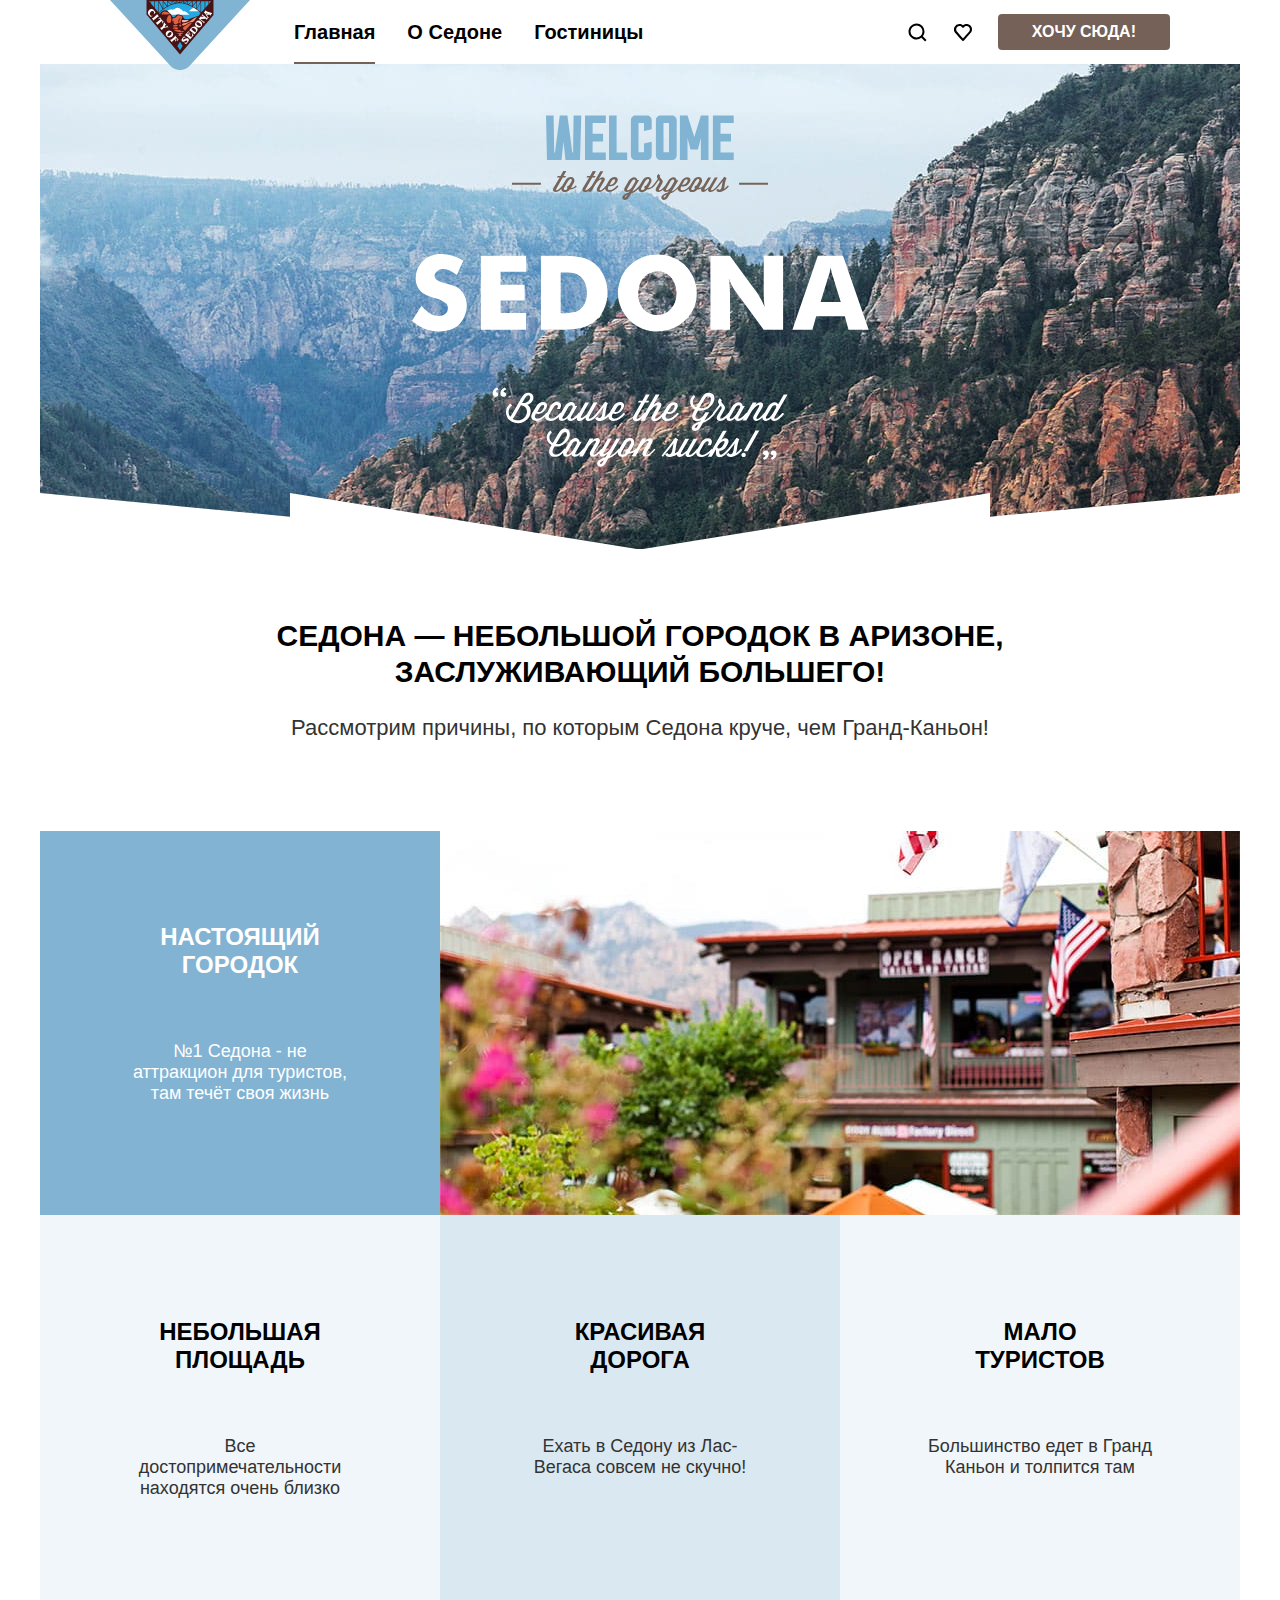
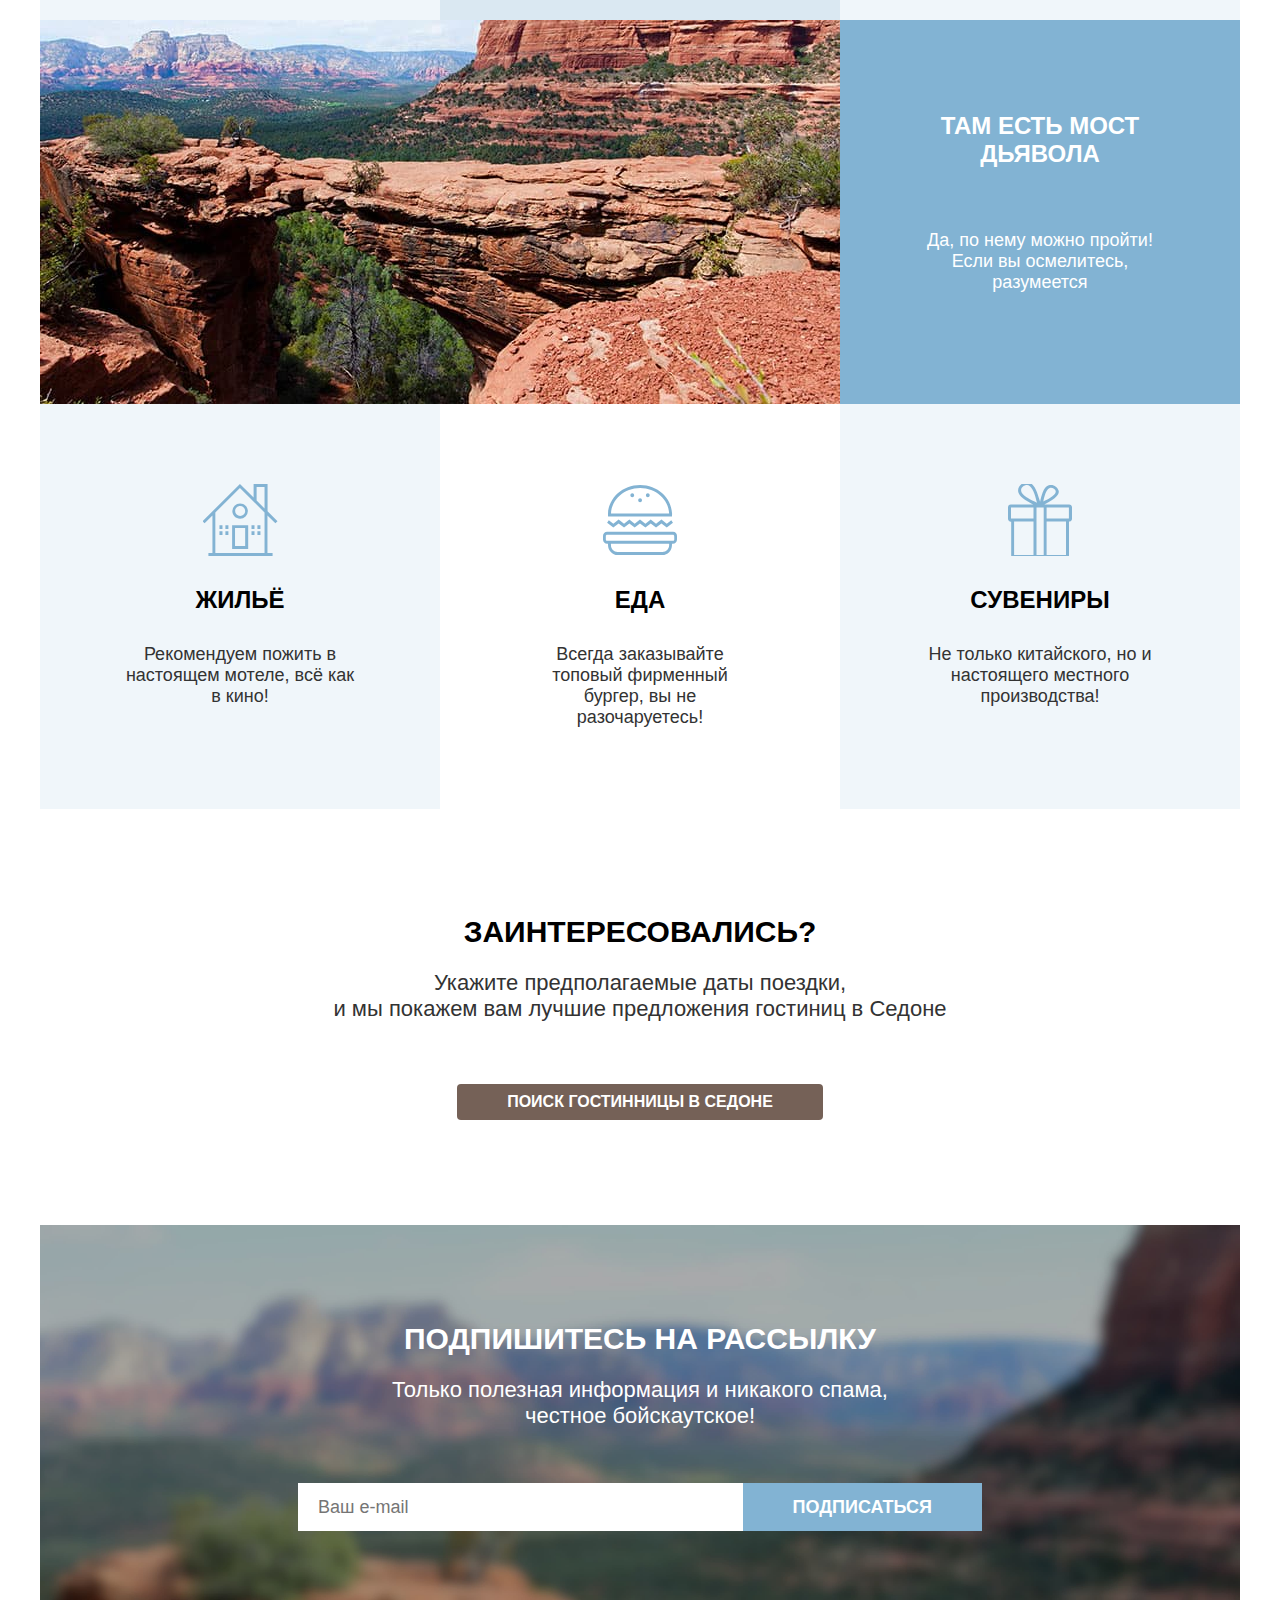
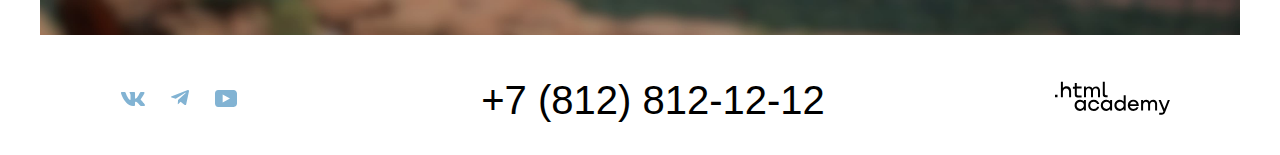
==== commit 4de4921a: "Merge pull request #8 from vadimkuzmin93/master" ====
--- a/index.html
+++ b/index.html
@@ -27,13 +27,17 @@
 
           <ul class="controls-list">
               <li class="controls-item">
-                <a class="controls-link" href="">Поиск</a>
+                <a class="controls-link controls-link-search controls-icon" href="">
+                  <span class="visually-hidden">Поиск</span>
+                </a>
               </li>
               <li class="controls-item">
-                <a class="controls-link" href="">Избранное</a>
+                <a class="controls-link controls-link-heart controls-icon" href="">
+                  <span class="visually-hidden">Избранное</span>
+                </a>
               </li>
-              <li class="controls-item ">
-                 <a class="button controls-link" href="#">Хочу сюда!</a>
+              <li class="controls-item">
+                 <a class="controls-link button" href="#">Хочу сюда!</a>
               </li>
           </ul>
         </div>
@@ -89,19 +93,19 @@
             <li class="advantages-item colored-text advantages-item-smaller">
               <h3 class="advantages-title">Там есть мост дьявола</h3>
               <p class="advatages-description colored-text">Да, по нему можно пройти! Если вы осмелитесь, разумеется</p>
-          </li>
+            </li>
         </ul>
 
-        <ul class="advantages-list">
-          <li class="advantages-item">
+        <ul class="advantages-list secondary-list">
+          <li class="advantages-item advantages-item-house advantages-icons">
             <h3 class="advantages-title">Жильё</h3>
-            <p class="advatages-description">Рекомендуем пожить в настоящем мотеле, всё как в кино!</p>
+            <p class="advatages-description ">Рекомендуем пожить в настоящем мотеле, всё как в кино!</p>
           </li>
-          <li class="advantages-item advantages-item-white">
+          <li class="advantages-item advantages-item-colored advantages-icon advantages-item-food">
             <h3 class="advantages-title">Еда</h3>
             <p class="advatages-description">Всегда заказывайте топовый фирменный бургер, вы не разочаруетесь!</p>
           </li>
-          <li class="advantages-item">
+          <li class="advantages-item advantages-item-gift advantages-icon">
             <h3 class="advantages-title">Сувениры</h3>
             <p class="advatages-description">Не только китайского, но и настоящего местного производства!</p>
           </li>
@@ -132,16 +136,22 @@
               <li class="footer-socials-item">
                   <a href="https://vk.com/htmlacademy" class="button-socials button-vk">
                   <span class="visually-hidden">Вконтакте</span>
+                  <svg class="socials-icon" aria-hidden="true" focusable="false" xmlns="http://www.w3.org/2000/svg" width="24" height="14" fill="none" viewBox="0 0 24 14">
+                  <path fill-rule="evenodd" d="M23.45.948c.166-.546 0-.948-.795-.948H20.03c-.668 0-.976.347-1.143.73 0 0-1.335 3.196-3.226 5.272-.612.602-.89.793-1.224.793-.167 0-.418-.191-.418-.738V.948c0-.656-.184-.948-.74-.948H9.151c-.417 0-.668.304-.668.593 0 .621.946.765 1.043 2.513v3.798c0 .833-.153.984-.487.984-.89 0-3.055-3.211-4.34-6.885C4.45.288 4.198 0 3.527 0H.9C.15 0 0 .347 0 .73c0 .682.89 4.07 4.145 8.551C6.315 12.341 9.37 14 12.153 14c1.669 0 1.875-.368 1.875-1.003v-2.313c0-.737.158-.884.687-.884.39 0 1.057.192 2.615 1.667C19.11 13.216 19.403 14 20.405 14h2.625c.75 0 1.126-.368.91-1.096-.238-.724-1.088-1.775-2.215-3.022-.612-.71-1.53-1.475-1.809-1.858-.389-.491-.278-.71 0-1.147 0 0 3.2-4.426 3.533-5.929h.001Z" clip-rule="evenodd"/></svg>
                   </a>
               </li>
               <li class="footer-socials-item">
                   <a href="https://t.me/htmlacademy" class="button-socials button-telegram">
-                  <span class="visually-hidden">Телеграм</span>
+                    <svg class="socials-icon" aria-hidden="true" focusable="false" xmlns="http://www.w3.org/2000/svg" width="18" height="16" fill="none" viewBox="0 0 18 16">
+                      <path d="M16.785.1.84 6.247C-.248 6.685-.24 7.292.64 7.563L4.735 8.84l9.472-5.976c.448-.273.857-.126.52.172L7.053 9.962H7.05h.002l-.283 4.22c.414 0 .597-.19.829-.413l1.988-1.934 4.136 3.055c.762.42 1.31.204 1.5-.706L17.938 1.39c.278-1.114-.425-1.619-1.153-1.29Z"/></svg>
+                    <span class="visually-hidden">Телеграм</span>
                   </a>
               </li>
               <li class="footer-socials-item">
                   <a href="https://www.youtube.com/user/htmlacademyru" class="button-socials button-youtube">
-                  <span class="visually-hidden">Ютуб</span>
+                    <svg class="socials-icon" aria-hidden="true" focusable="false" xmlns="http://www.w3.org/2000/svg" width="22" height="17" fill="none" viewBox="0 0 22 17">
+                      <path d="M18.607 0H3.174C1.314 0 0 1.594 0 3.4v10.094C0 15.406 1.313 17 3.174 17h15.652C20.468 17 22 15.406 22 13.6V3.4C21.781 1.594 20.468 0 18.607 0ZM7.662 12.537V4.463L14.995 8.5l-7.333 4.037Z"/></svg>
+                    <span class="visually-hidden">Ютуб</span>
                   </a>
               </li>
           </ul>
@@ -155,8 +165,9 @@
         <section class="footer-author">
           <h2 class="visually-hidden">Сайт htmlacademy</h2>
           <a class="htmlacademy-link" href="https://htmlacademy.ru/">
-            <img src="images/html-academy-logo.svg" alt="Адрес сайта Html Academy">
-          <span class="visually-hidden">.htmlacademy</span>
+            <svg class="htmlacademy-logo" aria-hidden="true" focusable="false" xmlns="http://www.w3.org/2000/svg" width="115" height="34" fill="none" viewBox="0 0 115 34">
+              <path d="M0 13.723v2.6h2.5v-2.6H0ZM11.6 5.323c-1.6 0-2.8.7-3.6 1.7h-.1v-6.2h-2v15.5h2v-5.3c0-2.1 1.3-3.6 3.3-3.6 1.8 0 2.9 1.4 2.9 3.2v5.7h2v-6.1c.1-3-1.8-4.9-4.5-4.9ZM26.6 5.623h-4.8v-3.7h-2v3.8h-1.9v2h1.9v6c0 1.7 1 2.7 2.7 2.7h4.1v-2h-3.7c-.7 0-1.1-.4-1.1-1.1v-5.7h4.8v-2ZM41.1 5.423c-1.6 0-2.9.8-3.5 2.1h-.1c-.6-1.2-1.8-2.1-3.4-2.1-1.4 0-2.5.8-3.1 1.8h-.1v-1.6H29v10.6h2v-5.4c0-2 1-3.5 2.6-3.5 1.5 0 2.4 1 2.4 2.6v6.3h2v-5.6c0-2.4 1.4-3.3 2.6-3.3 1.5 0 2.4 1 2.4 2.6v6.3h2v-6.5c.1-2.5-1.4-4.3-3.9-4.3ZM47.8 13.523c0 1.7 1 2.7 2.8 2.7h2v-2h-1.7c-.7 0-1.1-.4-1.1-1.1V.823h-2v12.7ZM28.9 20.523c-.9-1.1-2.2-1.8-3.9-1.8-3.1 0-5.4 2.3-5.4 5.6s2.3 5.6 5.4 5.6c1.8 0 3-.8 3.8-1.9h.1v1.6h2v-10.6h-2v1.5Zm-3.6 7.4c-2.2 0-3.6-1.6-3.6-3.6s1.4-3.6 3.6-3.6 3.6 1.6 3.6 3.6c0 1.9-1.4 3.6-3.6 3.6ZM44.2 22.823c-.5-2.4-2.6-4.1-5.4-4.1-3.4 0-5.6 2.5-5.6 5.6 0 3.1 2.2 5.6 5.6 5.6 2.8 0 4.9-1.8 5.4-4.2h-2.1c-.4 1.3-1.7 2.3-3.3 2.3-2.2 0-3.6-1.6-3.6-3.6s1.4-3.6 3.6-3.6c1.6 0 2.8 1 3.3 2.2h2.1v-.2ZM55.1 20.523c-.9-1.1-2.2-1.8-3.9-1.8-3.1 0-5.4 2.3-5.4 5.6s2.3 5.6 5.4 5.6c1.8 0 3-.8 3.8-1.9h.1v1.6h2v-10.6h-2v1.5Zm-3.6 7.4c-2.2 0-3.6-1.6-3.6-3.6s1.4-3.6 3.6-3.6 3.6 1.6 3.6 3.6c0 1.9-1.5 3.6-3.6 3.6ZM68.7 20.623c-.9-1.1-2.2-1.9-3.9-1.9-3.1 0-5.4 2.3-5.4 5.6s2.2 5.6 5.4 5.6c1.7 0 3-.8 3.8-1.8h.1v1.5h2v-15.4h-2v6.4Zm-3.6 7.3c-2.2 0-3.6-1.6-3.6-3.6s1.4-3.6 3.6-3.6 3.6 1.6 3.6 3.6c-.1 2-1.5 3.6-3.6 3.6ZM78.3 18.723c-3.3 0-5.5 2.5-5.5 5.6 0 3 2.1 5.6 5.5 5.6 2.5 0 4.5-1.3 5.2-3.6h-2.1c-.5 1-1.6 1.6-3 1.6-1.9 0-3.3-1.3-3.4-2.9h8.8c.2-3.6-2-6.3-5.5-6.3Zm0 1.9c1.7 0 3 1 3.3 2.6h-6.5c.3-1.5 1.5-2.6 3.2-2.6ZM98.2 18.723c-1.6 0-2.9.8-3.6 2h-.1c-.6-1.2-1.8-2-3.4-2-1.4 0-2.5.7-3.1 1.8v-1.5h-1.9v10.6h2v-5.4c0-2 1-3.4 2.6-3.5 1.5 0 2.4 1 2.4 2.6v6.3h2v-5.6c0-2.4 1.4-3.3 2.6-3.3 1.5 0 2.4 1 2.4 2.6v6.3h2v-6.5c.1-2.6-1.4-4.4-3.9-4.4ZM109.4 27.823l-3.6-8.9h-2.2l4.8 11.6c-.3.9-.7 1.2-1.7 1.2h-2.5v2h2.5c1.8 0 2.8-.8 3.5-2.6l4.7-12.2h-2.1l-3.4 8.9Z"/></svg>
+          <span class="visually-hidden" alt="">.htmlacademy</span>
           </a>
         </section>
     </footer>
--- a/styles/styles.css
+++ b/styles/styles.css
@@ -18,11 +18,14 @@
   --color-white: #fff;
   --color-black: #000;
   --color-brown: #756157;
-  --color-darkgray: #333;
+  --color-black-33: #333;
   --color-lightblue: #82b3d3;
+  --color-lightblue-68: #68a2ca;
   --color-graylight: #e6e6e6;
   --color-lightblue-12: rgba(131, 179, 211, 0.12);
   --color-lightblue-20: rgba(131, 179, 211, 0.2);
+  --color-lightgrey-03: rgba(104, 162, 202, 0.3);
+  --color-darkgrey-03: rgba(117, 97, 87, 0.3);
 }
 
 html {
@@ -136,6 +139,7 @@
   display: flex;
   flex-wrap: wrap;
   gap: 25px;
+  align-items: center;
 }
 
 .controls-link {
@@ -144,6 +148,20 @@
   padding-bottom: 22px;
 }
 
+.controls-icon {
+  background-repeat: no-repeat;
+  background-position: center;
+  width: 20px;
+  height: 20px;
+}
+.controls-link-search {
+  background-image: url("../images/search.svg");
+}
+
+.controls-link-heart {
+  background-image: url("../images/heart.svg");
+}
+
 .button {
   background-color: var(--color-brown);
   color: var(--color-white);
@@ -152,6 +170,14 @@
   line-height: 20px;
   text-align: center;
   text-transform: uppercase;
+  padding: 8px 34px;
+  border-radius: 4px;
+  text-decoration: none;
+}
+
+.button:hover,
+.button:focus {
+  opacity: 0.8;
 }
 
 .description-title {
@@ -166,7 +192,7 @@
   font-size: 22px;
   line-height: 26px;
   text-align: center;
-  color: var(--color-darkgray);
+  color: var(--color-black-33);
 }
 
 /*main*/
@@ -220,17 +246,52 @@
 }
 
 .advantages-list {
-  display: flex;
-  flex-wrap: wrap;
+  display: grid;
+  grid-template-columns: repeat(3, 1fr);
 }
 
 .advantages-item {
   width: 400px;
   padding: 103px 85px 121px 85px;
   box-sizing: border-box;
-}
-
-.advantages-item-white {
+  position: relative;
+}
+
+.secondary-list .advantages-item {
+  padding: 182px 85px 81px;
+}
+
+.secondary-list .advantages-title {
+  margin-bottom: 30px;
+}
+
+.advantages-item:after {
+  content: "";
+  position: absolute;
+  background-repeat: no-repeat;
+  background-position: center;
+  top: 80px;
+  left: 50%;
+  bottom: 0;
+  right: 0;
+  transform: translateX(-50%);
+  width: 75px;
+  height: 72px;
+}
+
+.advantages-item-house:after {
+  background-image: url("../images/house.svg");
+}
+
+.advantages-item-food:after {
+  background-image: url("../images/food.svg");
+}
+
+.advantages-item-gift:after {
+  background-image: url("../images/gift.svg");
+}
+
+.advantages-item-colored {
   background-color: var(--color-white);
 }
 
@@ -239,8 +300,8 @@
 }
 
 .wide-element {
-  width: 800px;
   padding: 0;
+  grid-column: span 2;
 }
 
 .advantages-title {
@@ -255,7 +316,7 @@
 .advatages-description {
   line-height: 21px;
   text-align: center;
-  color: var(--color-darkgray);
+  color: var(--color-black-33);
 }
 
 .advantages-image1 {
@@ -299,7 +360,7 @@
   font-size: 22px;
   line-height: 26px;
   text-align: center;
-  color: var(--color-darkgray);
+  color: var(--color-black-33);
   margin-bottom: 62px;
 }
 
@@ -348,6 +409,25 @@
 
 .subscription-form {
   text-align: center;
+  display: flex;
+  width: 684px;
+  margin: 0 auto;
+}
+
+.field {
+  padding: 14px 20px;
+  margin: 0;
+  font: inherit;
+  flex-grow: 1;
+}
+
+.field:hover,
+.filed:focus {
+  opacity: 0.9;
+}
+
+.field:focus-visible {
+  outline: none;
 }
 
 .subscribe-button {
@@ -387,8 +467,31 @@
 .breadcrumbs-item:first-child {
   background-image: url(../images/breadcrumbs-icon.svg);
   background-repeat: no-repeat;
-  width: 12px;
+  width: 13px;
+  height: 13px;
+  position: relative;
+}
+
+.breadcrumbs-item:first-child:after {
+  content: "";
+  position: absolute;
+  top: 50%;
+  right: 0;
+  bottom: 0;
+  left: 23px;
+  margin-top: -5px;
+  background-image: url("../images/arrow.svg");
+  background-repeat: no-repeat;
+  width: 8px;
   height: 12px;
+}
+
+.breadcrumbs-link:hover {
+  opacity: 0.6;
+}
+
+.breadcrumbs-link:active {
+  opacity: 0.3;
 }
 
 .catalog-filter-group {
@@ -432,6 +535,7 @@
 .hotels-container {
   display: flex;
   justify-content: space-between;
+  align-items: center;
 }
 
 .hotels-stars {
@@ -471,6 +575,7 @@
 .filter-wrapper {
   display: grid;
   grid-template-columns: repeat(2, 143px);
+  gap: 2px;
   grid-template-areas:
     "minprice maxprice"
     "range range";
@@ -528,9 +633,48 @@
   line-height: 21px;
 }
 
+.hotels-button {
+  background-color: var(--color-lightblue);
+  color: var(--color-white);
+  cursor: pointer;
+  font-weight: 700;
+  text-transform: uppercase;
+  padding: 8px 20px;
+  border-radius: 4px;
+  box-sizing: border-box;
+  border: none;
+}
+
+.product-button {
+  background-color: var(--color-brown);
+  color: var(--color-white);
+  font-weight: 700;
+  text-decoration: none;
+  text-transform: uppercase;
+  padding: 8px 26px;
+  border-radius: 4px;
+  box-sizing: border-box;
+  font-size: 16px;
+}
+
+.favorites {
+  background-color: #7db54f;
+  padding: 8px 18px;
+}
+
+.hotels-rating {
+  background-color: #f2f2f2;
+  padding: 8px 22px;
+}
+
 .button-blue {
   background-color: var(--color-lightblue);
   color: var(--color-white);
+  cursor: pointer;
+  font: inherit;
+  font-weight: 700;
+  text-transform: uppercase;
+  padding: 8px 50px;
 }
 
 .pagination-list {
@@ -550,7 +694,6 @@
   box-sizing: border-box;
   padding: 12px;
   text-decoration: none;
-
   color: var(--color-white);
   font-weight: 700;
   font-size: 20px;
@@ -558,7 +701,16 @@
   text-align: center;
 }
 
-.pagination-link {
+.pagination-item:hover,
+.pagination-item:focus {
+  background-color: var(--color-lightblue-68);
+}
+
+.pagination-link:active {
+  opacity: 0.3;
+}
+.pagination-item:active {
+  background-color: var(--color-lightblue);
 }
 
 .black-text {
@@ -585,22 +737,22 @@
   background-color: var(--color-white);
   background-repeat: no-repeat;
   display: block;
-  box-sizing: border-box;
-  width: 25px;
-  height: 20px;
-  padding: 10px;
-}
-
-.button-vk {
-  background-image: url("../images/socials/vk-icon.svg");
-}
-
-.button-telegram {
-  background-image: url("../images/socials/tg-icon.svg");
-}
-
-.button-youtube {
-  background-image: url("../images/socials/youtube-icon.svg");
+}
+
+.socials-icon {
+  fill: var(--color-lightblue);
+}
+
+.socials-icon:hover path {
+  fill: var(--color-lightblue-68);
+}
+
+.socials-icon:active path {
+  fill: var(--color-lightgrey-03);
+}
+
+.button-socials:focus .socials-icon {
+  fill: var(--color-lightblue-68);
 }
 
 .footer-contacts-phone {
@@ -610,3 +762,28 @@
   text-decoration: none;
   color: var(--color-black);
 }
+
+.footer-contacts-phone:hover,
+.footer-contacts-phone:focus {
+  color: var(--color-brown);
+}
+
+.footer-contacts-phone:active {
+  color: var(--color-darkgrey-03);
+}
+
+.htmlacademy-logo {
+  fill: var(--color-black);
+}
+
+.htmlacademy-logo:hover path {
+  fill: var(--color-brown);
+}
+
+.htmlacademy-link:focus .htmlacademy-logo {
+  fill: var(--color-brown);
+}
+
+.htmlacademy-logo:active path {
+  fill: var(--color-darkgrey-03);
+}
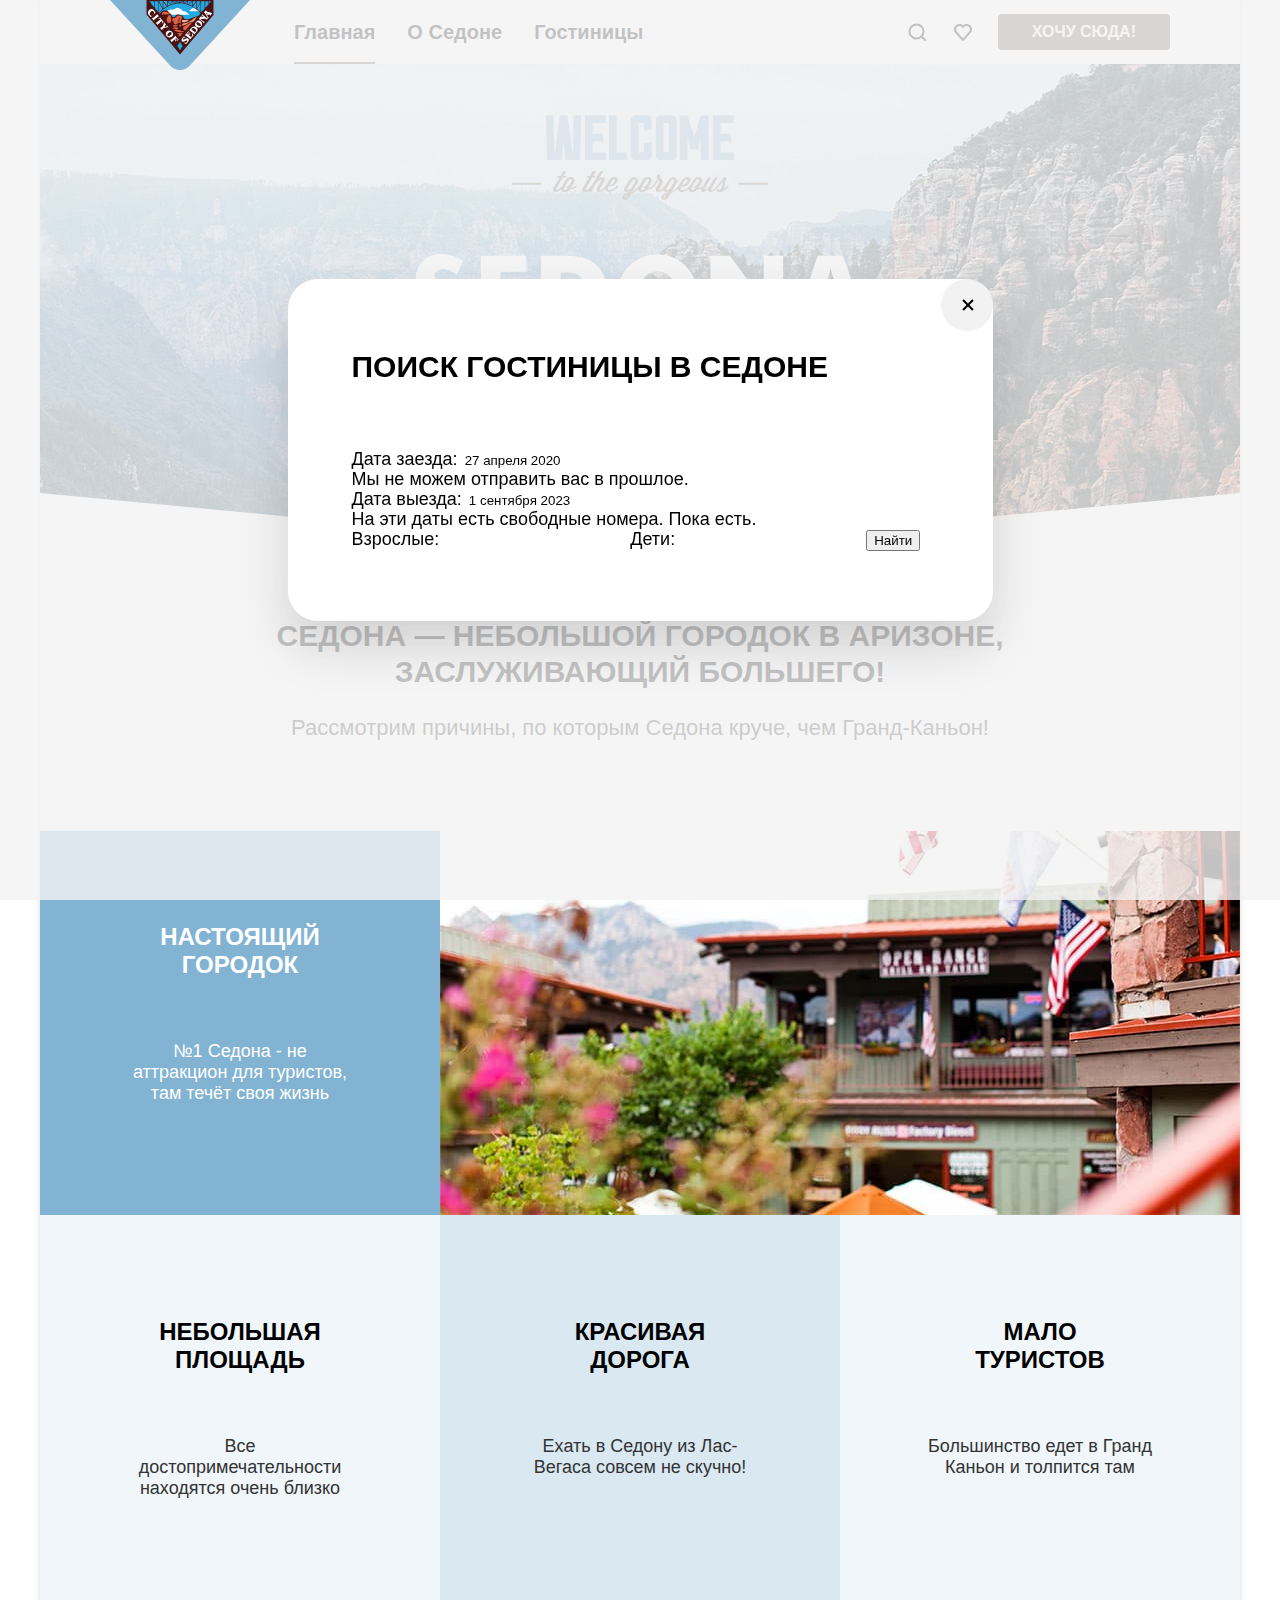
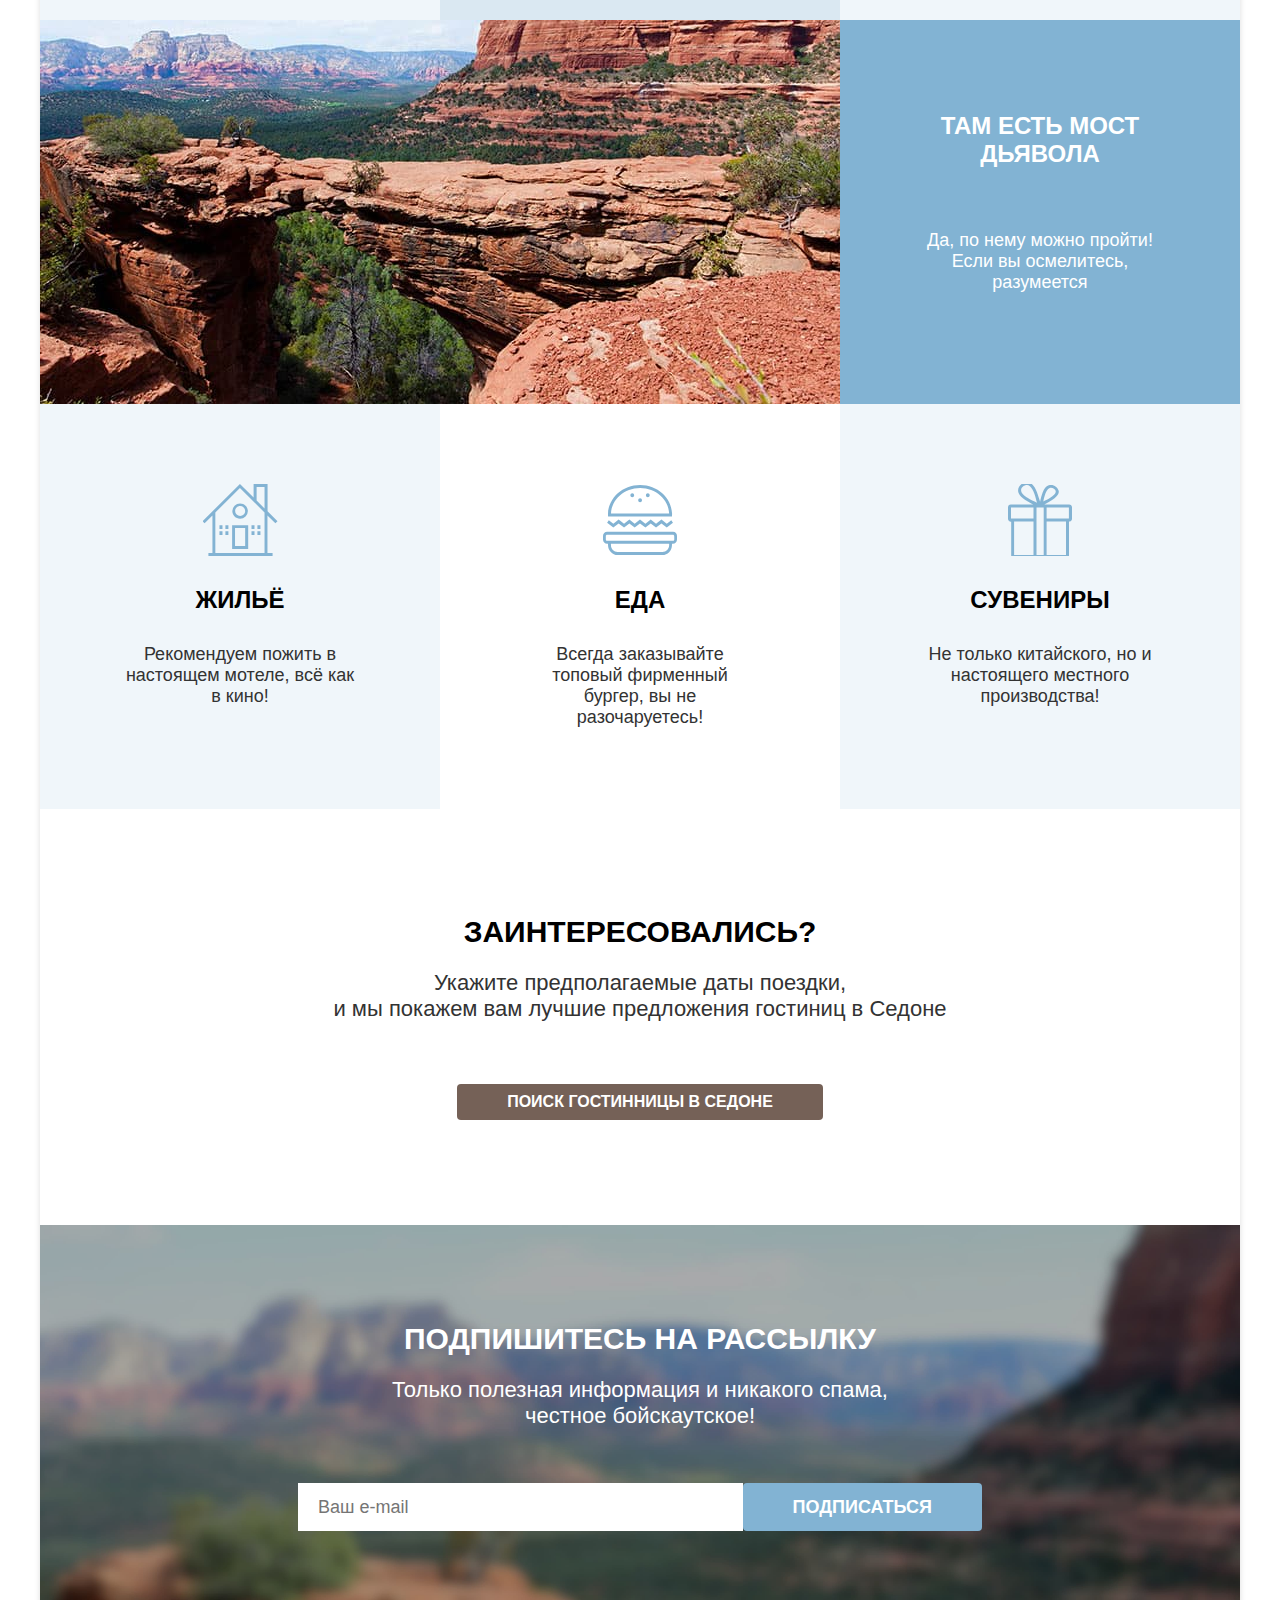
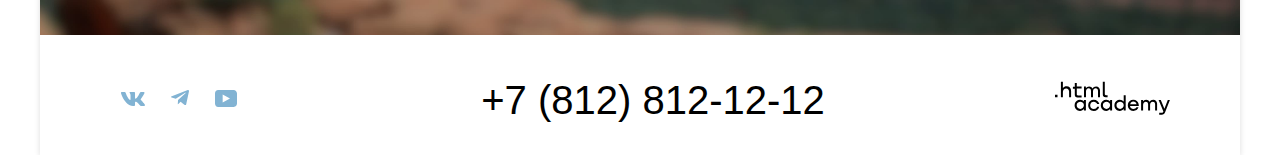
==== commit c78a4be3: "Добавляет стили на формы" ====
--- a/index.html
+++ b/index.html
@@ -123,7 +123,7 @@
         <p class="subscription-description">Только полезная информация и никакого спама,<br> честное бойскаутское!</p>
         <form class="subscription-form" action="https://echo.htmlacademy.ru/" method="post">
             <label class="visually-hidden" for="newsletter-email">Email</label>
-            <input class="field" placeholder="Ваш e-mail" type="email" name="newsletter-email" id="newsletter-email" required>
+            <input class="field" placeholder="Ваш e-mail" type="email" name="newsletter-email" id="newsletter-email">
             <input class="button-blue subscribe-button" type="submit" value="Подписаться">
         </form>
       </section>
@@ -171,5 +171,37 @@
           </a>
         </section>
     </footer>
+
+    <div class="modal-container grid-container">
+      <div class="modal modal-search">
+        <button class="modal-close-button">
+          <span class="visually-hidden">Закрыть</span>
+        </button>
+        <section class="modal-content">
+          <h2 class="modal-title">Поиск гостиницы в Седоне</h2>
+          <form class="search-form" action="https://echo.htmlacademy.ru/" method="post">
+            <label class="form-label" for="start-date">
+              Дата заезда:
+            </label>
+            <input class="modal-input" type="text" name="start-date" id="start-date" placeholder="" value="27 апреля 2020">
+            <p class="massage error-massage">Мы не можем отправить вас в прошлое.</p>
+            <label class="form-label" for="end-date">
+              Дата выезда:
+            </label>
+            <input class="modal-input" type="text" name="end-date" id="end-date" placeholder="" value="1 сентября 2023">
+            <p class="massage">На эти даты есть свободные номера. Пока есть.</p>
+            <label class="form-label" for="">
+              Взрослые:
+            </label>
+            <input class="modal-input count-adults" type="text">
+            <label class="form-label" for="">
+              Дети:
+            </label>
+            <input class="modal-input count-children" type="text">
+            <button class="modal-button" type="submit">Найти</button>
+          </form>
+        </section>
+      </div>
+    </div>
 </body>
 </html>
--- a/styles/styles.css
+++ b/styles/styles.css
@@ -16,6 +16,7 @@
 
 :root {
   --color-white: #fff;
+  --color-white-03: rgba(255, 255, 255, 0.3);
   --color-black: #000;
   --color-brown: #756157;
   --color-black-33: #333;
@@ -26,6 +27,10 @@
   --color-lightblue-20: rgba(131, 179, 211, 0.2);
   --color-lightgrey-03: rgba(104, 162, 202, 0.3);
   --color-darkgrey-03: rgba(117, 97, 87, 0.3);
+  --color-darkblue: #3f5e72;
+  --color-lightgreen: #7db54f;
+  --color-white-f2: #f2f2f2;
+  --color-white-242: rgba(242, 242, 242, 0.8);
 }
 
 html {
@@ -44,6 +49,7 @@
   color: var(--color-black);
   margin: 0 auto;
   min-height: 100%;
+  box-shadow: 0 0 5px 1px var(--color-graylight);
 }
 
 ul,
@@ -430,6 +436,11 @@
   outline: none;
 }
 
+.field:disabled,
+.field:disabled:hover {
+  opacity: 0.5;
+}
+
 .subscribe-button {
   padding: 8px 50px;
 }
@@ -442,6 +453,7 @@
   background-size: cover;
   background-repeat: no-repeat;
   padding: 35px 70px 70px 45px;
+  color: var(--color-white);
 }
 
 .inner-catalog-title {
@@ -499,6 +511,39 @@
   flex-direction: column;
   gap: 16px;
   padding-top: 32px;
+  margin: 0;
+  border: none;
+}
+
+.sorting-icons-btn {
+  display: block;
+  background-repeat: no-repeat;
+  background-position: center;
+  padding: 24px;
+  border: 1px solid #e5e5e5;
+  cursor: pointer;
+  border-radius: 4px;
+}
+
+.sorting-icons-item:hover,
+.sorting-icons-item:active {
+  outline: 2px solid var(--color-black);
+  border-radius: 4px;
+}
+.current-icon {
+  outline: 2px solid var(--color-black);
+}
+
+.sorting-icons-tile {
+  background-image: url("../images/display-catalog/tile-icon.svg");
+}
+
+.sorting-icons-largeicon {
+  background-image: url("../images/display-catalog/large-icon.svg");
+}
+
+.sorting-icons-listed {
+  background-image: url("../images/display-catalog/list-icon.svg");
 }
 
 .inner-hotels {
@@ -523,6 +568,7 @@
   display: flex;
   justify-content: space-between;
   margin-bottom: 40px;
+  align-items: center;
 }
 
 .hotels-title {
@@ -575,12 +621,27 @@
 .filter-wrapper {
   display: grid;
   grid-template-columns: repeat(2, 143px);
-  gap: 2px;
+  gap: 3px;
   grid-template-areas:
     "minprice maxprice"
     "range range";
 }
 
+.control-select {
+  box-sizing: border-box;
+  padding: 14px 131px 14px 20px;
+  margin: 0;
+  font: inherit;
+  border: 2px solid #e5e5e5;
+  border-radius: 4px;
+  color: #333;
+  line-height: 21px;
+  background-image: url("../images/arrow-down.svg");
+  background-position: right 21px center;
+  background-repeat: no-repeat;
+  appearance: none;
+}
+
 .control-minprice {
   grid-area: minprice;
 }
@@ -589,14 +650,147 @@
   grid-area: maxprice;
 }
 
-.control-input-range {
+.range-scale {
   grid-area: range;
+  position: relative;
+  height: 4px;
+  background-color: var(--color-white-03);
+  width: 100%;
+  border-radius: 2px;
+  top: 20px;
 }
 
 .filter-input-wrapper {
   display: flex;
   flex-direction: column;
-  justify-content: space-around;
+  justify-content: space-between;
+}
+
+.catalog-filter-title {
+  font: inherit;
+  font-weight: 700;
+  font-size: 20px;
+  line-height: 24px;
+}
+
+.control-input[type="text"] {
+  height: 43px;
+  box-sizing: border-box;
+  padding: 12px 20px;
+  font: inherit;
+  font-weight: 700;
+  font-size: 18px;
+  line-height: 24px;
+}
+
+.control-input[type="text"]:focus {
+  outline: 3px solid var(--color-lightblue);
+}
+.control-input[type="text"]:active {
+  outline: 2px solid var(--color-black);
+}
+
+.control-reset {
+  background-color: transparent;
+  color: var(--color-white);
+  font: inherit;
+  font-weight: 700;
+  text-transform: uppercase;
+}
+
+.control-input[type="text"]::placeholder {
+  transform: translateX(80%);
+}
+
+.range-bar {
+  position: absolute;
+  height: 4px;
+  background-color: var(--color-white);
+  width: 206px;
+}
+
+.range-toggle {
+  position: absolute;
+  width: 20px;
+  height: 20px;
+  background: var(--color-white);
+  border-radius: 5px;
+  cursor: pointer;
+  border: none;
+}
+
+.toggle-min {
+  top: -8px;
+}
+
+.toggle-max {
+  top: -8px;
+  right: -10px;
+}
+
+.range-toggle:hover {
+  background-color: var(--color-lightblue);
+}
+
+.range-toggle:active,
+.range-toggle:focus {
+  background-color: var(--color-lightblue-68);
+}
+
+.control-mark {
+  position: absolute;
+  left: 0;
+  width: 20px;
+  height: 20px;
+  border-radius: 4px;
+  background-color: var(--color-white);
+  z-index: 1;
+}
+
+.control-label {
+  font: inherit;
+  line-height: 23px;
+}
+
+.control-caption {
+  position: relative;
+  padding-left: 36px;
+  display: block;
+}
+
+.control-input[type="checkbox"]:checked + .control-mark::before {
+  position: absolute;
+  background-image: url("../images/check-mark.svg");
+  background-repeat: no-repeat;
+  width: 18px;
+  height: 18px;
+  content: "";
+  top: 5px;
+  left: 4px;
+}
+
+.control-caption:hover,
+.control-caption:active {
+  opacity: 0.3;
+}
+
+.control-input:disabled + .control-mark {
+  background-color: var(--color-black);
+}
+
+.control-input[type="radio"] + .control-mark {
+  border-radius: 50%;
+}
+
+.control-input[type="radio"]:checked + .control-mark::before {
+  position: absolute;
+  top: 5px;
+  left: 5px;
+  width: 10px;
+  height: 10px;
+  background-color: var(--color-darkblue);
+  border-radius: 50%;
+  content: "";
 }
 
 .hotels-list {
@@ -637,15 +831,18 @@
   background-color: var(--color-lightblue);
   color: var(--color-white);
   cursor: pointer;
+  font: inherit;
   font-weight: 700;
   text-transform: uppercase;
   padding: 8px 20px;
   border-radius: 4px;
   box-sizing: border-box;
   border: none;
+  font-size: 16px;
 }
 
 .product-button {
+  font: inherit;
   background-color: var(--color-brown);
   color: var(--color-white);
   font-weight: 700;
@@ -658,16 +855,17 @@
 }
 
 .favorites {
-  background-color: #7db54f;
+  background-color: var(--color-lightgreen);
   padding: 8px 18px;
 }
 
 .hotels-rating {
-  background-color: #f2f2f2;
+  background-color: var(--color-white-f2);
   padding: 8px 22px;
 }
 
-.button-blue {
+.button-blue,
+.control-reset {
   background-color: var(--color-lightblue);
   color: var(--color-white);
   cursor: pointer;
@@ -675,6 +873,25 @@
   font-weight: 700;
   text-transform: uppercase;
   padding: 8px 50px;
+  border-radius: 4px;
+}
+
+.button-blue:hover,
+.button-blue:focus {
+  background-color: var(--color-lightblue-68);
+}
+
+.control-reset:hover,
+.control-reset:focus {
+  opacity: 0.5;
+}
+
+.control-reset {
+  background-color: transparent;
+}
+
+.input-email {
+  background-color: #f2f2f2;
 }
 
 .pagination-list {
@@ -787,3 +1004,68 @@
 .htmlacademy-logo:active path {
   fill: var(--color-darkgrey-03);
 }
+
+.modal-container {
+  position: fixed;
+  top: 0;
+  left: 0;
+  display: flex;
+  width: 100%;
+  height: 100%;
+  background-color: rgba(242, 242, 242, 0.8);
+}
+
+.modal {
+  position: relative;
+  margin: auto;
+  padding: 70px 64px;
+  background-color: var(--color-white);
+  box-shadow: 0 25px 50px 0 rgba(0, 0, 0, 0.15);
+  border-radius: 30px;
+}
+
+.modal-search {
+  width: 577px;
+}
+
+.modal-close-button {
+  position: absolute;
+  padding: 0;
+  top: 0;
+  right: 0;
+  width: 52px;
+  height: 52px;
+  background-color: var(--color-white-f2);
+  border-radius: 50%;
+  border: none;
+  cursor: pointer;
+}
+
+.modal-close-button:before,
+.modal-close-button:after {
+  position: absolute;
+  content: "";
+  width: 14px;
+  height: 2px;
+  left: 20px;
+  top: 25px;
+  background-color: var(--color-black);
+}
+
+.modal-close-button:before {
+  transform: rotate(45deg);
+}
+
+.modal-close-button:after {
+  transform: rotate(-45deg);
+}
+
+.modal-title {
+  margin: 0;
+  margin-bottom: 64px;
+  font-family: "PT Sans Narrow", sans-serif;
+  font-size: 30px;
+  line-height: 36px;
+  font-weight: 700;
+  text-transform: uppercase;
+}
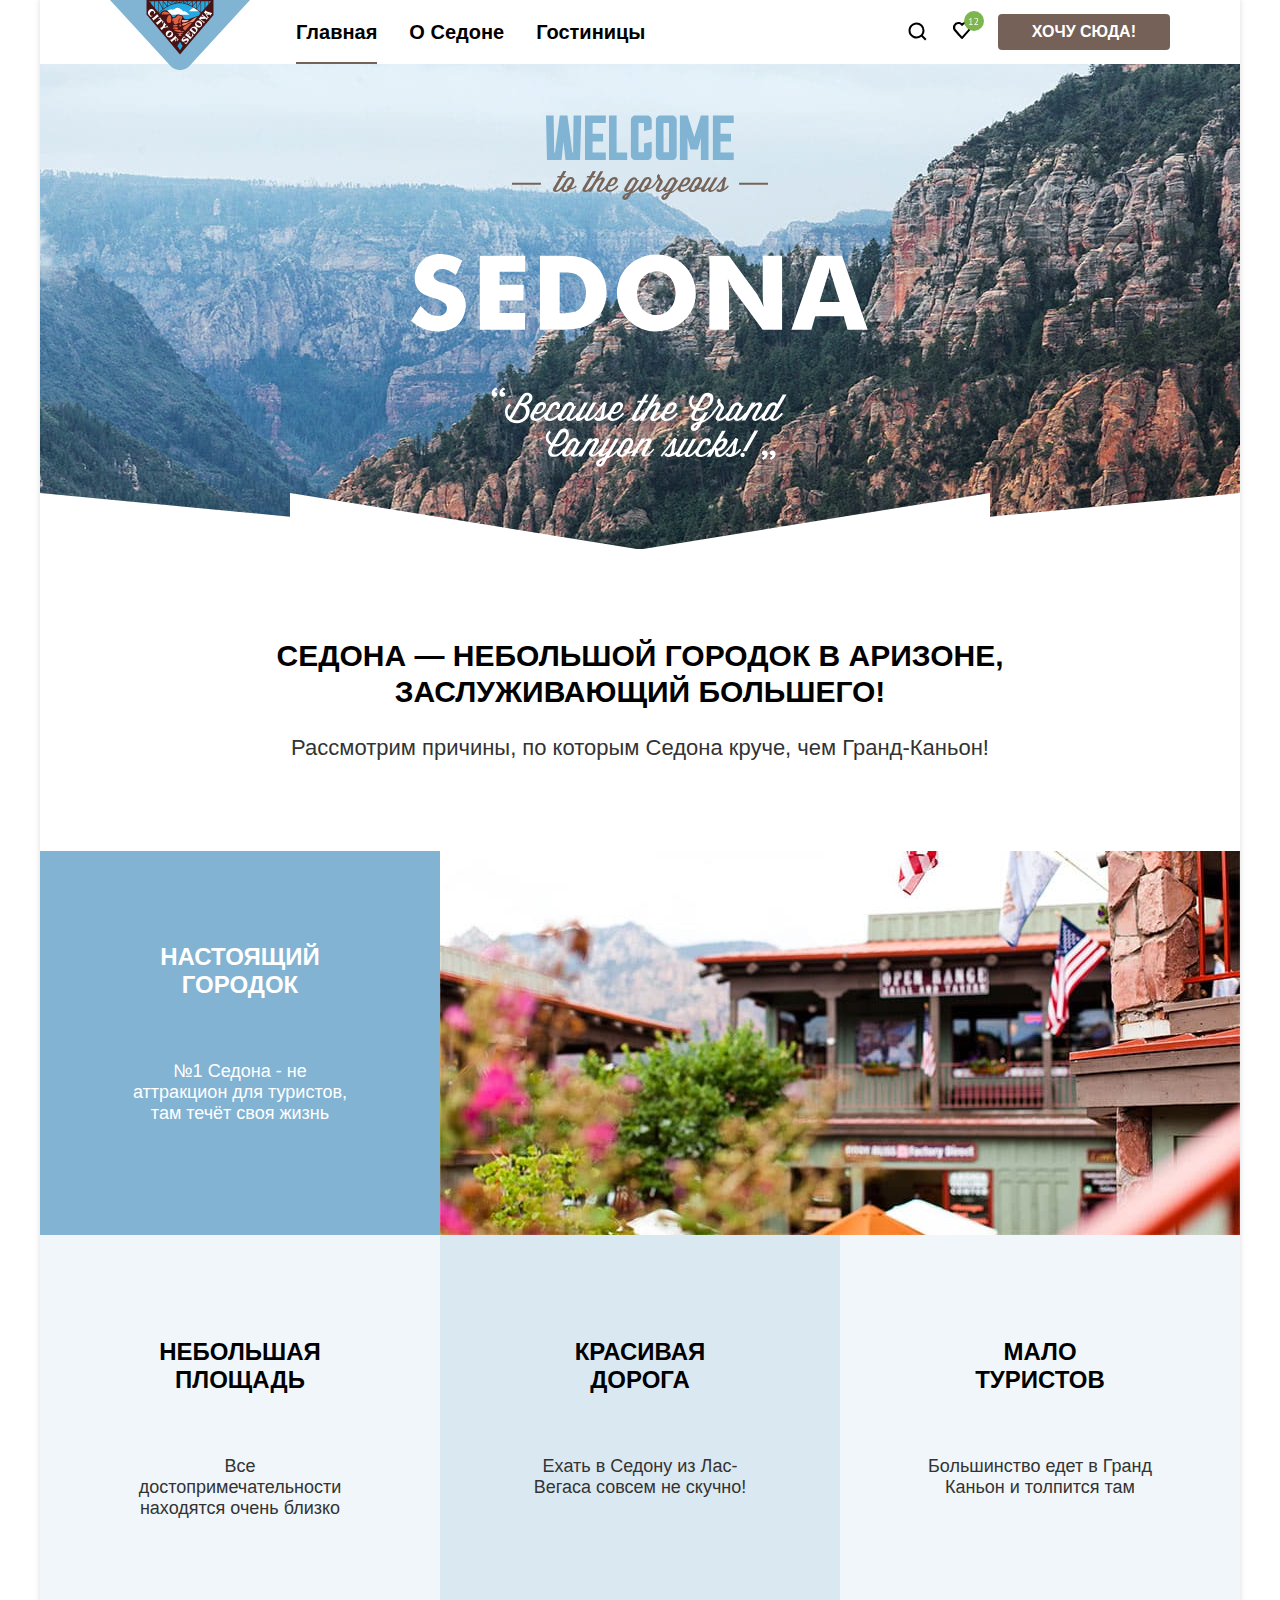
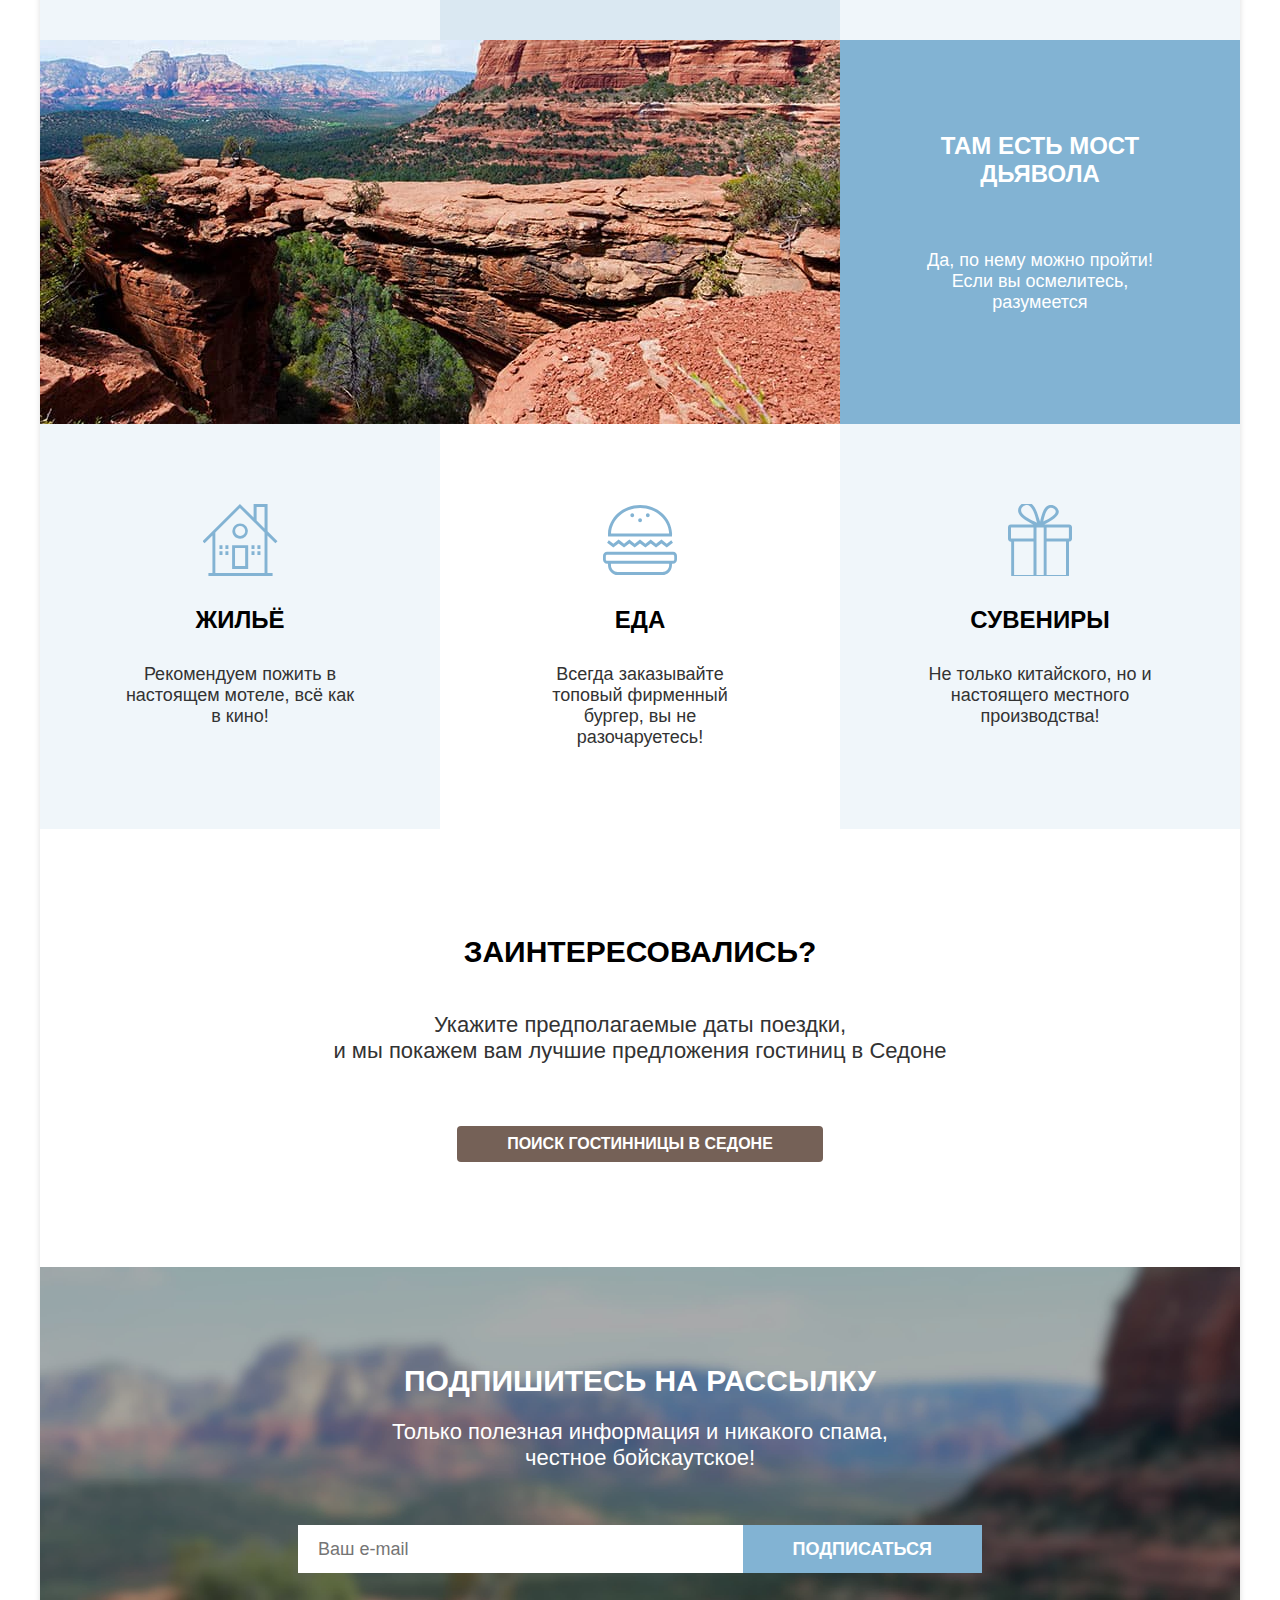
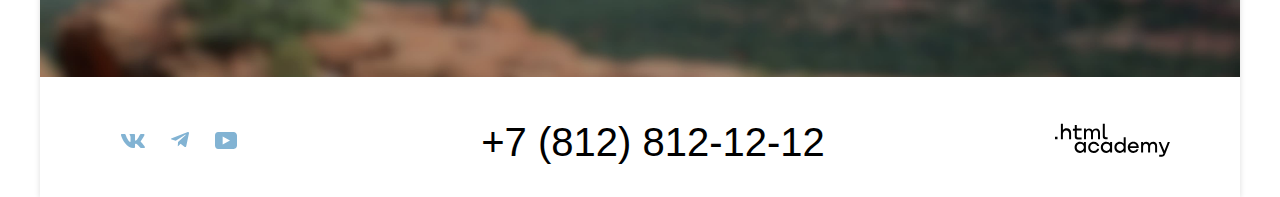
==== commit 7c099048: "Вносит правки по проверке" ====
--- a/index.html
+++ b/index.html
@@ -4,16 +4,18 @@
         <meta charset="utf-8">
         <title>HTML Academy: Седона</title>
         <link rel="stylesheet" href="styles/styles.css">
+        <link rel="icon" href="favicon.ico">
+        <link rel="icon" type="image/png" href="images/favicon.png">
     </head>
 
 <body>
     <header class="page-header">
         <nav class="navigation">
           <a href="index.html" class="logo">
-                <img src="images/logo.svg" width="140" height="70" alt="Логотип сайта Седона">
+                <img src="images/logo.svg" width="140" height="70" alt="Логотип сайта Седона.">
           </a>
           <div class="nav-container">
-          <ul class="navigation-list">
+          <ul class="navigation-list reset-list">
                 <li class="navigation-item">
                     <a class="navigation-link navigation-link-current">Главная</a>
                 </li>
@@ -25,21 +27,30 @@
                 </li>
           </ul>
 
-          <ul class="controls-list">
-              <li class="controls-item">
-                <a class="controls-link controls-link-search controls-icon" href="">
-                  <span class="visually-hidden">Поиск</span>
-                </a>
-              </li>
-              <li class="controls-item">
-                <a class="controls-link controls-link-heart controls-icon" href="">
-                  <span class="visually-hidden">Избранное</span>
-                </a>
-              </li>
-              <li class="controls-item">
-                 <a class="controls-link button" href="#">Хочу сюда!</a>
-              </li>
-          </ul>
+        <ul class="controls-list reset-list">
+          <li class="controls-item">
+            <a class="controls-link controls-link-search controls-icon" href="#">
+              <svg class="navigation-icon" aria-hidden="true" focusable="false" width="20" height="20" viewBox="0 0 20 20" xmlns="http://www.w3.org/2000/svg">
+                <path d="m18.5 17-3.7-3.67c1-1.3 1.7-2.98 1.7-4.87A8 8 0 0 0 8.5.5C4.1.5.5 4.18.5 8.56a8 8 0 0 0 12.9 6.26l3.7 3.68 1.4-1.5Zm-10-2.48a6 6 0 0 1-6-5.96 6 6 0 0 1 12 0 6 6 0 0 1-6 5.96Z" fill="#000"/>
+              </svg>
+              <span class="visually-hidden">Поиск</span>
+            </a>
+          </li>
+          <li class="controls-item">
+            <a class="controls-link controls-link-heart controls-icon" href="#">
+              <svg class="navigation-icon" aria-hidden="true" focusable="false" width="20" height="20" viewBox="0 0 20 20" xmlns="http://www.w3.org/2000/svg">
+                <path d="M8.9 17a.9.9 0 0 1-.8-.4c-5.4-6.1-6.7-7.5-7-7.9A5.4 5.4 0 0 1 5.5 0C6.8 0 8 .5 9 1.3a5.46 5.46 0 0 1 9 4.1c0 1.3-.5 2.5-1.3 3.4l-7 7.9c-.2.2-.4.3-.8.3Zm-6-9.5c.3.4 3.5 4 6.1 6.9l6.2-7c.5-.5.7-1.2.7-2 0-1.8-1.5-3.3-3.3-3.3-1 0-2 .5-2.7 1.3-.3.3-.6.4-.9.4-.3 0-.6-.2-.8-.4-.7-.8-1.7-1.3-2.7-1.3-1.8 0-3.3 1.5-3.3 3.3-.1.9.3 1.6.7 2.1-.1 0-.1 0 0 0Z" fill="#000"/>
+              </svg>
+              <svg class="navigation-icon-favourite" aria-hidden="true" focusable="false" width="20" height="20" viewBox="0 0 20 20" fill="none" xmlns="http://www.w3.org/2000/svg"><rect width="20" height="20" rx="10" fill="#7DB54F"/>
+                <path d="M5.13 13.26h1.4V8.42l.1-.59-.4.47-1.1.79-.38-.51 2.2-1.7h.36v6.38h1.37V14H5.13v-.74Zm8.83-4.67c0 .35-.07.72-.2 1.09a10.88 10.88 0 0 1-1.21 2.21c-.26.35-.52.69-.78 1.01l-.49.43v.04l.64-.11h2.18V14h-3.98v-.29a33.15 33.15 0 0 0 1.17-1.32 15.09 15.09 0 0 0 1.25-1.83c.18-.32.32-.64.43-.95.1-.31.16-.61.16-.89 0-.33-.1-.6-.28-.81-.19-.22-.47-.33-.85-.33-.25 0-.5.05-.74.16-.24.1-.45.22-.62.35l-.33-.57c.23-.2.51-.36.83-.47.32-.11.66-.17 1.03-.17.29 0 .54.04.76.13a1.5 1.5 0 0 1 .91.9c.08.2.12.43.12.68Z" fill="#fff"/>
+              </svg>
+              <span class="visually-hidden">Избранное</span>
+            </a>
+          </li>
+          <li class="controls-item">
+            <a class="controls-link button" href="#">Хочу сюда!</a>
+          </li>
+    </ul>
         </div>
         </nav>
     </header>
@@ -47,92 +58,82 @@
     <main class="main-index">
       <div class="hero">
       <div class="hero-container">
-        <div class="hero-background-welcome"></div>
-        <img class="hero-background-gorgeous" src="images/to-the-gorgeous.svg" alt="Добро пожаловать">
-        <img class="hero-background-sedona" src="images/sedona-title.svg" alt="Седона. Потому что Гранд-Каньон ацтой">
+        <img class="hero-background-gorgeous" src="images/main-title.svg" width="458" height="352" alt="Добро пожаловать.">
       </div>
       </div>
        <section class="description">
         <h1 class="description-title">Седона — небольшой городок в Аризоне,<br> заслуживающий большего!</h1>
-        <p class="description-reasons">Рассмотрим причины, по которым Седона круче, чем Гранд-Каньон!</p>
+        <p class="description-reasons reset-paragraph">Рассмотрим причины, по которым Седона круче, чем Гранд-Каньон!</p>
       </section>
 
       <section class="advantages">
-        <h2 class="visually-hidden">Преимущества</h2>
-        <ul class="advantages-list">
+        <h2 class="visually-hidden reset-title">Преимущества</h2>
+        <ul class="advantages-list reset-list">
             <li class="advantages-item colored-text advantages-item-smaller">
-                <h3 class="advantages-title">Настоящий городок</h3>
-                <p class="advatages-description colored-text">№1 Седона - не аттракцион для туристов, там течёт своя жизнь</p>
+              <h3 class="advantages-title reset-title">Настоящий городок</h3>
+               <p class="advatages-description colored-text reset-paragraph">№1 Седона - не аттракцион для туристов, там течёт своя жизнь</p>
             </li>
             <li class="advantages-item wide-element">
-              <div class="advantages-image1">
-                <span class="visually-hidden">
-                  <img src="#" alt="Двухэтажный котеджный домик под названием 'Open Range' на фоне гор.">
-                </span>
-              </div>
+                <img class="advantages-image" src="images/bg-advantages1.jpg" width="800" height="384" alt="Двухэтажный котеджный домик под названием 'Open Range' на фоне гор.">
             </li>
             <li class="advantages-item">
-                <h3 class="advantages-title">Небольшая площадь</h3>
-                <p class="advatages-description">Все достопримечательности находятся очень близко</p>
+              <h3 class="advantages-title reset-title">Небольшая площадь</h3>
+              <p class="advatages-description reset-paragraph">Все достопримечательности находятся очень близко</p>
             </li>
             <li class="advantages-item color-change">
-                <h3 class="advantages-title">Красивая<br> дорога</h3>
-                <p class="advatages-description">Ехать в Седону из Лас-Вегаса совсем не скучно!</p>
+              <h3 class="advantages-title reset-title">Красивая<br> дорога</h3>
+              <p class="advatages-description reset-paragraph">Ехать в Седону из Лас-Вегаса совсем не скучно!</p>
             </li>
             <li class="advantages-item">
-                <h3 class="advantages-title">Мало<br> туристов</h3>
-                <p class="advatages-description">Большинство едет в Гранд Каньон и толпится там</p>
+              <h3 class="advantages-title reset-title">Мало<br> туристов</h3>
+              <p class="advatages-description reset-paragraph">Большинство едет в Гранд Каньон и толпится там</p>
             </li>
             <li class="advantages-item wide-element">
-              <div class="advantages-image2">
-                <span class="visually-hidden">
-                  <img src="#" alt="Прекрасный вид на каньон. Внутри которого находятся зеленые деревья.">
-                </span>
-              </div>
+               <img class="advantages-image" src="images/bg-advantages2.jpg" width="800" height="384" alt="Прекрасный вид на каньон. Внутри которого находятся зеленые деревья.">
             </li>
             <li class="advantages-item colored-text advantages-item-smaller">
-              <h3 class="advantages-title">Там есть мост дьявола</h3>
-              <p class="advatages-description colored-text">Да, по нему можно пройти! Если вы осмелитесь, разумеется</p>
+              <h3 class="advantages-title reset-title">Там есть мост дьявола</h3>
+              <p class="advatages-description colored-text reset-paragraph">Да, по нему можно пройти! Если вы осмелитесь, разумеется</p>
             </li>
         </ul>
 
-        <ul class="advantages-list secondary-list">
+        <ul class="advantages-list secondary-list reset-list">
           <li class="advantages-item advantages-item-house advantages-icons">
-            <h3 class="advantages-title">Жильё</h3>
-            <p class="advatages-description ">Рекомендуем пожить в настоящем мотеле, всё как в кино!</p>
+            <h3 class="advantages-title reset-title">Жильё</h3>
+            <p class="advatages-description reset-paragraph">Рекомендуем пожить в настоящем мотеле, всё как в кино!</p>
           </li>
           <li class="advantages-item advantages-item-colored advantages-icon advantages-item-food">
-            <h3 class="advantages-title">Еда</h3>
-            <p class="advatages-description">Всегда заказывайте топовый фирменный бургер, вы не разочаруетесь!</p>
+            <h3 class="advantages-title reset-title">Еда</h3>
+            <p class="advatages-description reset-paragraph">Всегда заказывайте топовый фирменный бургер, вы не разочаруетесь!</p>
           </li>
           <li class="advantages-item advantages-item-gift advantages-icon">
-            <h3 class="advantages-title">Сувениры</h3>
-            <p class="advatages-description">Не только китайского, но и настоящего местного производства!</p>
+            <h3 class="advantages-title reset-title">Сувениры</h3>
+            <p class="advatages-description reset-paragraph">Не только китайского, но и настоящего местного производства!</p>
           </li>
         </ul>
       </section>
 
       <section class="interested">
-        <h2 class="interested-title">Заинтересовались?</h2>
+        <h2 class="interested-title reset-title">Заинтересовались?</h2>
         <p class="interested-description">Укажите предполагаемые даты поездки,<br> и мы покажем вам лучшие предложения гостиниц в Седоне</p>
         <a class="button interested-search" href="catalog.html" >Поиск гостинницы в Седоне</a>
       </section>
 
       <section class="subscription">
-        <h2 class="subscription-title">Подпишитесь на рассылку</h2>
-        <p class="subscription-description">Только полезная информация и никакого спама,<br> честное бойскаутское!</p>
+        <h2 class="subscription-title reset-title">Подпишитесь на рассылку</h2>
+        <p class="subscription-description reset-paragraph">Только полезная информация и никакого спама,<br> честное бойскаутское!</p>
         <form class="subscription-form" action="https://echo.htmlacademy.ru/" method="post">
             <label class="visually-hidden" for="newsletter-email">Email</label>
-            <input class="field" placeholder="Ваш e-mail" type="email" name="newsletter-email" id="newsletter-email">
-            <input class="button-blue subscribe-button" type="submit" value="Подписаться">
+            <input class="field reset-input" placeholder="Ваш e-mail" type="email" name="newsletter-email" id="newsletter-email" required>
+            <input class="subscribe-button reset-input" type="submit" value="Подписаться">
         </form>
       </section>
     </main>
 
     <footer class="page-footer footer-container">
         <section class="footer-socials">
-          <h2 class="visually-hidden">Социальные сети</h2>
-          <ul class="footer-socials-list">
+          <h2 class="visually-hidden reset-title">Социальные сети</h2>
+          <ul class="footer-socials-list reset-list">
               <li class="footer-socials-item">
                   <a href="https://vk.com/htmlacademy" class="button-socials button-vk">
                   <span class="visually-hidden">Вконтакте</span>
@@ -158,46 +159,45 @@
         </section>
 
         <section class="footer-contacts">
-          <h2 class="visually-hidden">Наш номер телефона</h2>
+          <h2 class="visually-hidden reset-title">Наш номер телефона</h2>
           <a class="footer-contacts-phone" href="tel:+78128121212">+7 (812) 812-12-12</a>
         </section>
 
         <section class="footer-author">
-          <h2 class="visually-hidden">Сайт htmlacademy</h2>
+          <h2 class="visually-hidden reset-title">Сайт htmlacademy</h2>
           <a class="htmlacademy-link" href="https://htmlacademy.ru/">
-            <svg class="htmlacademy-logo" aria-hidden="true" focusable="false" xmlns="http://www.w3.org/2000/svg" width="115" height="34" fill="none" viewBox="0 0 115 34">
+            <svg class="htmlacademy-logo" aria-hidden="true" focusable="false" xmlns="http://www.w3.org/2000/svg" width="115" height="34" fill="none" viewBox="0 0 115 34" role="img" aria-label="Адрес сайта академии">
               <path d="M0 13.723v2.6h2.5v-2.6H0ZM11.6 5.323c-1.6 0-2.8.7-3.6 1.7h-.1v-6.2h-2v15.5h2v-5.3c0-2.1 1.3-3.6 3.3-3.6 1.8 0 2.9 1.4 2.9 3.2v5.7h2v-6.1c.1-3-1.8-4.9-4.5-4.9ZM26.6 5.623h-4.8v-3.7h-2v3.8h-1.9v2h1.9v6c0 1.7 1 2.7 2.7 2.7h4.1v-2h-3.7c-.7 0-1.1-.4-1.1-1.1v-5.7h4.8v-2ZM41.1 5.423c-1.6 0-2.9.8-3.5 2.1h-.1c-.6-1.2-1.8-2.1-3.4-2.1-1.4 0-2.5.8-3.1 1.8h-.1v-1.6H29v10.6h2v-5.4c0-2 1-3.5 2.6-3.5 1.5 0 2.4 1 2.4 2.6v6.3h2v-5.6c0-2.4 1.4-3.3 2.6-3.3 1.5 0 2.4 1 2.4 2.6v6.3h2v-6.5c.1-2.5-1.4-4.3-3.9-4.3ZM47.8 13.523c0 1.7 1 2.7 2.8 2.7h2v-2h-1.7c-.7 0-1.1-.4-1.1-1.1V.823h-2v12.7ZM28.9 20.523c-.9-1.1-2.2-1.8-3.9-1.8-3.1 0-5.4 2.3-5.4 5.6s2.3 5.6 5.4 5.6c1.8 0 3-.8 3.8-1.9h.1v1.6h2v-10.6h-2v1.5Zm-3.6 7.4c-2.2 0-3.6-1.6-3.6-3.6s1.4-3.6 3.6-3.6 3.6 1.6 3.6 3.6c0 1.9-1.4 3.6-3.6 3.6ZM44.2 22.823c-.5-2.4-2.6-4.1-5.4-4.1-3.4 0-5.6 2.5-5.6 5.6 0 3.1 2.2 5.6 5.6 5.6 2.8 0 4.9-1.8 5.4-4.2h-2.1c-.4 1.3-1.7 2.3-3.3 2.3-2.2 0-3.6-1.6-3.6-3.6s1.4-3.6 3.6-3.6c1.6 0 2.8 1 3.3 2.2h2.1v-.2ZM55.1 20.523c-.9-1.1-2.2-1.8-3.9-1.8-3.1 0-5.4 2.3-5.4 5.6s2.3 5.6 5.4 5.6c1.8 0 3-.8 3.8-1.9h.1v1.6h2v-10.6h-2v1.5Zm-3.6 7.4c-2.2 0-3.6-1.6-3.6-3.6s1.4-3.6 3.6-3.6 3.6 1.6 3.6 3.6c0 1.9-1.5 3.6-3.6 3.6ZM68.7 20.623c-.9-1.1-2.2-1.9-3.9-1.9-3.1 0-5.4 2.3-5.4 5.6s2.2 5.6 5.4 5.6c1.7 0 3-.8 3.8-1.8h.1v1.5h2v-15.4h-2v6.4Zm-3.6 7.3c-2.2 0-3.6-1.6-3.6-3.6s1.4-3.6 3.6-3.6 3.6 1.6 3.6 3.6c-.1 2-1.5 3.6-3.6 3.6ZM78.3 18.723c-3.3 0-5.5 2.5-5.5 5.6 0 3 2.1 5.6 5.5 5.6 2.5 0 4.5-1.3 5.2-3.6h-2.1c-.5 1-1.6 1.6-3 1.6-1.9 0-3.3-1.3-3.4-2.9h8.8c.2-3.6-2-6.3-5.5-6.3Zm0 1.9c1.7 0 3 1 3.3 2.6h-6.5c.3-1.5 1.5-2.6 3.2-2.6ZM98.2 18.723c-1.6 0-2.9.8-3.6 2h-.1c-.6-1.2-1.8-2-3.4-2-1.4 0-2.5.7-3.1 1.8v-1.5h-1.9v10.6h2v-5.4c0-2 1-3.4 2.6-3.5 1.5 0 2.4 1 2.4 2.6v6.3h2v-5.6c0-2.4 1.4-3.3 2.6-3.3 1.5 0 2.4 1 2.4 2.6v6.3h2v-6.5c.1-2.6-1.4-4.4-3.9-4.4ZM109.4 27.823l-3.6-8.9h-2.2l4.8 11.6c-.3.9-.7 1.2-1.7 1.2h-2.5v2h2.5c1.8 0 2.8-.8 3.5-2.6l4.7-12.2h-2.1l-3.4 8.9Z"/></svg>
-          <span class="visually-hidden" alt="">.htmlacademy</span>
           </a>
         </section>
     </footer>
 
-    <div class="modal-container grid-container">
+    <div class="modal-container modal-container-close">
       <div class="modal modal-search">
         <button class="modal-close-button">
           <span class="visually-hidden">Закрыть</span>
         </button>
         <section class="modal-content">
-          <h2 class="modal-title">Поиск гостиницы в Седоне</h2>
+          <h2 class="modal-title reset-title">Поиск гостиницы в Седоне</h2>
           <form class="search-form" action="https://echo.htmlacademy.ru/" method="post">
             <label class="form-label" for="start-date">
               Дата заезда:
             </label>
-            <input class="modal-input" type="text" name="start-date" id="start-date" placeholder="" value="27 апреля 2020">
-            <p class="massage error-massage">Мы не можем отправить вас в прошлое.</p>
+            <input class="modal-input reset-input" type="text" name="start-date" id="start-date" placeholder="" value="27 апреля 2020">
+            <p class="massage error-massage reset-paragraph">Мы не можем отправить вас в прошлое.</p>
             <label class="form-label" for="end-date">
               Дата выезда:
             </label>
-            <input class="modal-input" type="text" name="end-date" id="end-date" placeholder="" value="1 сентября 2023">
-            <p class="massage">На эти даты есть свободные номера. Пока есть.</p>
+            <input class="modal-input reset-input" type="text" name="end-date" id="end-date" placeholder="" value="1 сентября 2023">
+            <p class="massage reset-paragraph">На эти даты есть свободные номера. Пока есть.</p>
             <label class="form-label" for="">
               Взрослые:
             </label>
-            <input class="modal-input count-adults" type="text">
+            <input class="modal-input count-adults reset-input" type="text">
             <label class="form-label" for="">
               Дети:
             </label>
-            <input class="modal-input count-children" type="text">
+            <input class="modal-input count-children reset-input" type="text">
             <button class="modal-button" type="submit">Найти</button>
           </form>
         </section>
--- a/styles/styles.css
+++ b/styles/styles.css
@@ -52,23 +52,21 @@
   box-shadow: 0 0 5px 1px var(--color-graylight);
 }
 
-ul,
-ol {
+.reset-list {
   margin: 0;
   padding: 0;
   list-style-type: none;
 }
 
-h1,
-h2,
-h3,
-h4,
-h5,
-p {
+.reset-title {
   margin: 0;
 }
 
-input {
+.reset-paragraph {
+  margin: 0;
+}
+
+.reset-input {
   border: none;
 }
 
@@ -96,11 +94,11 @@
 .navigation {
   display: flex;
   padding: 0 70px;
-  height: 64px;
+  min-height: 64px;
 }
 
 .logo {
-  margin-right: 44px;
+  position: absolute;
   z-index: 1;
 }
 
@@ -108,12 +106,14 @@
   display: flex;
   justify-content: space-between;
   flex-grow: 1;
+  margin-left: 186px;
 }
 
 .navigation-list {
   display: flex;
   flex-wrap: wrap;
   gap: 32px;
+  width: 440px;
 }
 
 .navigation-link {
@@ -123,6 +123,11 @@
   padding-top: 20px;
   padding-bottom: 20px;
   display: block;
+}
+
+.navigation-link:hover,
+.navigation-link:focus {
+  opacity: 0.7;
 }
 
 .navigation-item {
@@ -152,20 +157,29 @@
   display: block;
   padding-top: 22px;
   padding-bottom: 22px;
+  position: relative;
 }
 
 .controls-icon {
-  background-repeat: no-repeat;
-  background-position: center;
   width: 20px;
   height: 20px;
 }
-.controls-link-search {
-  background-image: url("../images/search.svg");
-}
-
-.controls-link-heart {
-  background-image: url("../images/heart.svg");
+
+.navigation-icon {
+  position: absolute;
+  top: 0;
+  right: 0;
+  bottom: 0;
+  left: 0;
+  margin: auto;
+  fill: var(--color-black);
+}
+
+.navigation-icon-favourite {
+  position: absolute;
+  top: 11px;
+  left: 11px;
+  fill: var(--color-black);
 }
 
 .button {
@@ -217,25 +231,12 @@
   padding-top: 51px;
   display: flex;
   flex-direction: column;
-  justify-content: space-between;
   align-items: center;
-}
-
-.hero-background-welcome {
-  width: 188px;
-  height: 45px;
-  background-image: url("../images/welcome.svg");
-  background-repeat: no-repeat;
-  margin-bottom: 11px;
 }
 
 .hero-background-gorgeous {
   display: block;
   margin-bottom: 54px;
-}
-
-.hero-background-sedona {
-  display: block;
 }
 
 .description {
@@ -325,16 +326,8 @@
   color: var(--color-black-33);
 }
 
-.advantages-image1 {
-  background-image: url("../images/bg-advantages1.jpg");
-  width: 800px;
-  height: 384px;
-}
-
-.advantages-image2 {
-  background-image: url("../images/bg-advantages2.jpg");
-  width: 800px;
-  height: 384px;
+.advantages-image {
+  display: block;
 }
 
 .color-change {
@@ -442,7 +435,18 @@
 }
 
 .subscribe-button {
+  background-color: var(--color-lightblue);
+  color: var(--color-white);
+  cursor: pointer;
+  font: inherit;
+  font-weight: 700;
+  text-transform: uppercase;
   padding: 8px 50px;
+}
+
+.subscribe-button:hover,
+.subscribe-button:focus {
+  background-color: var(--color-lightblue-68);
 }
 
 /* catalog-page */
@@ -918,6 +922,11 @@
   text-align: center;
 }
 
+.pagination-dots {
+  background-color: #ffffff;
+  color: #000000;
+}
+
 .pagination-item:hover,
 .pagination-item:focus {
   background-color: var(--color-lightblue-68);
@@ -1069,3 +1078,7 @@
   font-weight: 700;
   text-transform: uppercase;
 }
+
+.modal-container-close {
+  display: none;
+}
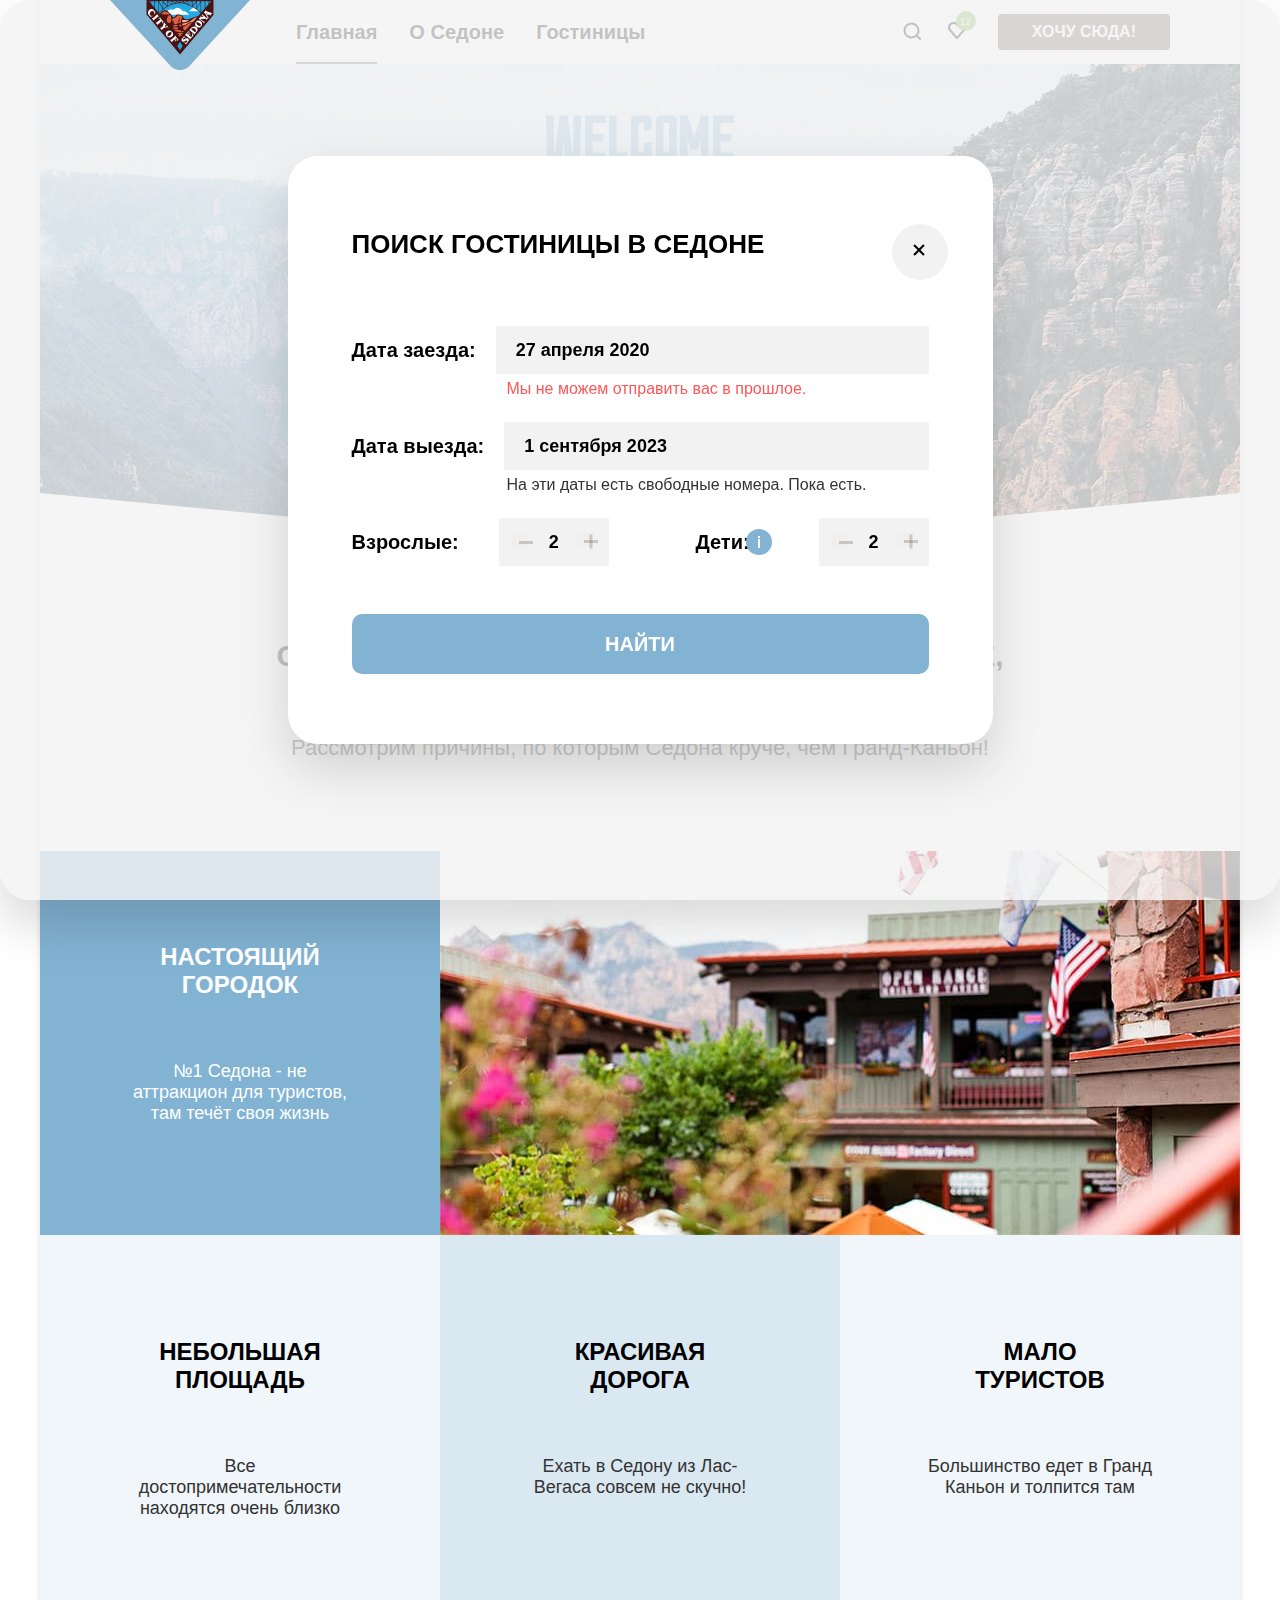
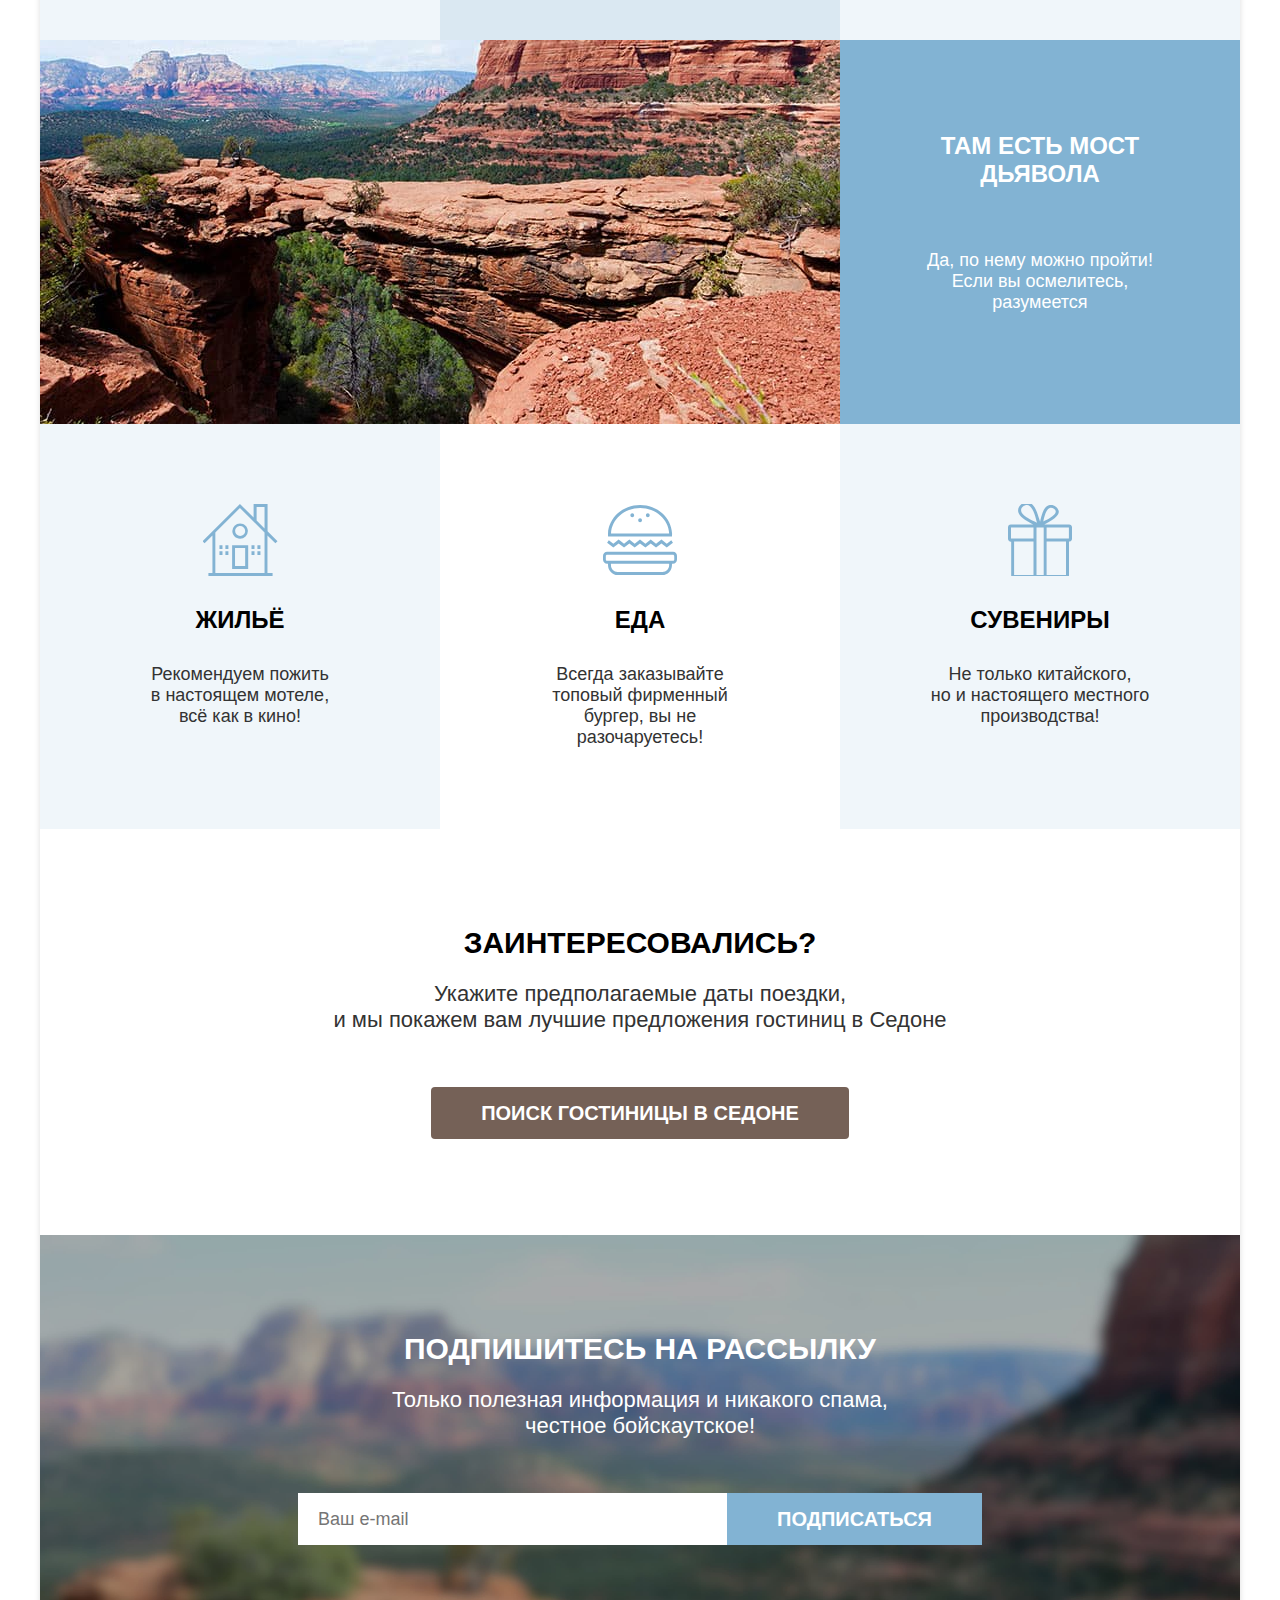
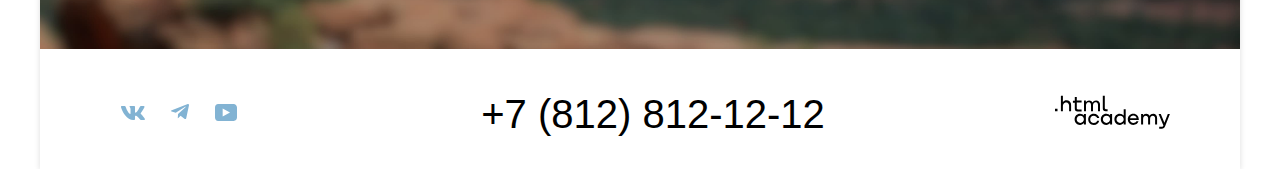
==== commit 937c1fb4: "Исправляет модальное окно" ====
--- a/index.html
+++ b/index.html
@@ -58,7 +58,7 @@
     <main class="main-index">
       <div class="hero">
       <div class="hero-container">
-        <img class="hero-background-gorgeous" src="images/main-title.svg" width="458" height="352" alt="Добро пожаловать.">
+        <img class="hero-background-gorgeous" src="images/main-title.svg" width="458" height="352" alt="Добро пожаловать в Седону.">
       </div>
       </div>
        <section class="description">
@@ -100,15 +100,15 @@
         <ul class="advantages-list secondary-list reset-list">
           <li class="advantages-item advantages-item-house advantages-icons">
             <h3 class="advantages-title reset-title">Жильё</h3>
-            <p class="advatages-description reset-paragraph">Рекомендуем пожить в настоящем мотеле, всё как в кино!</p>
+            <p class="advatages-description reset-paragraph">Рекомендуем пожить<br> в настоящем мотеле,<br> всё как в кино!</p>
           </li>
           <li class="advantages-item advantages-item-colored advantages-icon advantages-item-food">
             <h3 class="advantages-title reset-title">Еда</h3>
-            <p class="advatages-description reset-paragraph">Всегда заказывайте топовый фирменный бургер, вы не разочаруетесь!</p>
+            <p class="advatages-description reset-paragraph">Всегда заказывайте<br> топовый фирменный бургер, вы не разочаруетесь!</p>
           </li>
           <li class="advantages-item advantages-item-gift advantages-icon">
             <h3 class="advantages-title reset-title">Сувениры</h3>
-            <p class="advatages-description reset-paragraph">Не только китайского, но и настоящего местного производства!</p>
+            <p class="advatages-description reset-paragraph">Не только китайского,<br> но и настоящего местного производства!</p>
           </li>
         </ul>
       </section>
@@ -116,7 +116,7 @@
       <section class="interested">
         <h2 class="interested-title reset-title">Заинтересовались?</h2>
         <p class="interested-description">Укажите предполагаемые даты поездки,<br> и мы покажем вам лучшие предложения гостиниц в Седоне</p>
-        <a class="button interested-search" href="catalog.html" >Поиск гостинницы в Седоне</a>
+        <a class="button interested-search" href="catalog.html" >Поиск гостиницы в Седоне</a>
       </section>
 
       <section class="subscription">
@@ -174,30 +174,82 @@
 
     <div class="modal-container modal-container-close">
       <div class="modal modal-search">
-        <button class="modal-close-button">
-          <span class="visually-hidden">Закрыть</span>
-        </button>
         <section class="modal-content">
+          <button class="modal-close-button">
+            <span class="visually-hidden">Закрыть</span>
+          </button>
           <h2 class="modal-title reset-title">Поиск гостиницы в Седоне</h2>
-          <form class="search-form" action="https://echo.htmlacademy.ru/" method="post">
-            <label class="form-label" for="start-date">
-              Дата заезда:
-            </label>
-            <input class="modal-input reset-input" type="text" name="start-date" id="start-date" placeholder="" value="27 апреля 2020">
-            <p class="massage error-massage reset-paragraph">Мы не можем отправить вас в прошлое.</p>
-            <label class="form-label" for="end-date">
-              Дата выезда:
-            </label>
-            <input class="modal-input reset-input" type="text" name="end-date" id="end-date" placeholder="" value="1 сентября 2023">
-            <p class="massage reset-paragraph">На эти даты есть свободные номера. Пока есть.</p>
-            <label class="form-label" for="">
-              Взрослые:
-            </label>
-            <input class="modal-input count-adults reset-input" type="text">
-            <label class="form-label" for="">
-              Дети:
-            </label>
-            <input class="modal-input count-children reset-input" type="text">
+          <form
+            class="search-form"
+            action="https://echo.htmlacademy.ru/"
+            method="post"
+          >
+            <div class="form-row">
+              <label class="form-label" for="start-date"> Дата заезда: </label>
+              <input
+                class="modal-input modal-input-date"
+                type="text"
+                name="start-date"
+                id="start-date"
+                placeholder=""
+                value="27 апреля 2020"
+              />
+              <p class="message error-message reset-paragraph">
+                Мы не можем отправить вас в прошлое.
+              </p>
+            </div>
+            <div class="form-row">
+              <label class="form-label" for="end-date"> Дата выезда: </label>
+              <input
+                class="modal-input modal-input-date"
+                type="text"
+                name="end-date"
+                id="end-date"
+                placeholder=""
+                value="1 сентября 2023"
+              />
+              <p class="message reset-paragraph">
+                На эти даты есть свободные номера. Пока есть.
+              </p>
+            </div>
+
+            <div class="form-row with-shorts">
+              <div class="form-row shorts">
+                <label class="form-label" for="adults">Взрослые:</label>
+                <div class="adults-count-wrapper">
+                  <button class="button-minus" type="button"></button>
+                  <input
+                    class="modal-input count-adults reset-input"
+                    type="text"
+                    value="2"
+                    id="adults"
+                  />
+                  <button class="button-plus" type="button"></button>
+               </div>
+              </div>
+
+              <div class="form-row">
+                <label class="form-label" for="children">Дети:</label>
+                <span class="tooltip">
+                  <button class="tooltip-toggle" type="button" aria-labelledby="tooltip-label-children">
+                    <svg class="tooltip-icon" aria-hidden="true" focusable="false" width="26" height="26" fill="currentColor" xmlns="http://www.w3.org/2000/svg">
+                      <path fill-rule="evenodd" clip-rule="evenodd" d="M12 7h2v2h-2V7Zm2 12h-2v-9h2v9Z"/>
+                    </svg>
+                  </button>
+                  <span class="tooltip-text" role="tooltip" id="tooltip-label-children">Укажите количество детей, которые будут с вами, возраст которых от 6 до 18 лет. Дети до 6 лет размещаются бесплатно.</span>
+                </span>
+               <div class="children-count-wrapper">
+                 <button class="button-minus" type="button"></button>
+                 <input
+                 class="modal-input count-children reset-input"
+                 type="text"
+                 value="2"
+                 id="children"
+                 />
+                 <button class="button-plus" type="button"></button>
+                </div>
+              </div>
+            </div>
             <button class="modal-button" type="submit">Найти</button>
           </form>
         </section>
--- a/styles/styles.css
+++ b/styles/styles.css
@@ -170,7 +170,7 @@
   top: 0;
   right: 0;
   bottom: 0;
-  left: 0;
+  left: -10px;
   margin: auto;
   fill: var(--color-black);
 }
@@ -178,7 +178,7 @@
 .navigation-icon-favourite {
   position: absolute;
   top: 11px;
-  left: 11px;
+  left: 3px;
   fill: var(--color-black);
 }
 
@@ -225,6 +225,7 @@
     url("../images/main-background.jpg");
   background-repeat: no-repeat, no-repeat;
   background-position: center calc(100% + 0.5px), center;
+  background-color: #ccc;
 }
 
 .hero-container {
@@ -340,10 +341,7 @@
 }
 
 .interested {
-  padding: 105px 0;
-  display: flex;
-  flex-direction: column;
-  justify-content: space-between;
+  padding: 96px 0;
 }
 
 .interested-title {
@@ -360,13 +358,18 @@
   line-height: 26px;
   text-align: center;
   color: var(--color-black-33);
-  margin-bottom: 62px;
+  margin: 0;
+  margin-bottom: 54px;
 }
 
 .interested-search {
-  display: block;
   margin: 0 auto;
   padding: 8px 50px;
+  font: inherit;
+  font-size: 20px;
+  font-weight: 700;
+  line-height: 36px;
+  display: block;
   width: fit-content;
 }
 
@@ -442,6 +445,8 @@
   font-weight: 700;
   text-transform: uppercase;
   padding: 8px 50px;
+  font-size: 20px;
+  line-height: 36px;
 }
 
 .subscribe-button:hover,
@@ -456,7 +461,7 @@
   background-image: url("../images/catalog-bg.jpg");
   background-size: cover;
   background-repeat: no-repeat;
-  padding: 35px 70px 70px 45px;
+  padding: 35px 70px 70px 70px;
   color: var(--color-white);
 }
 
@@ -475,7 +480,12 @@
   gap: 28px;
 }
 
-.breadcrumbs-item,
+.breadcrumbs-item {
+  color: var(--color-white);
+  font-size: 16px;
+  line-height: 21px;
+}
+
 .catalog-filter-title {
   color: var(--color-white);
 }
@@ -514,8 +524,9 @@
   display: flex;
   flex-direction: column;
   gap: 16px;
+  padding: 0;
+  margin: 0;
   padding-top: 32px;
-  margin: 0;
   border: none;
 }
 
@@ -551,7 +562,7 @@
 }
 
 .inner-hotels {
-  padding: 50px 70px 60px 70px;
+  padding: 50px 70px 0 70px;
   margin: 0 auto;
 }
 
@@ -560,6 +571,7 @@
   font-size: 30px;
   line-height: 36px;
   text-transform: uppercase;
+  margin-right: auto;
 }
 
 .sorting-icons-list {
@@ -579,7 +591,7 @@
   font-weight: 700;
   font-size: 24px;
   line-height: 28px;
-  margin-bottom: 16px;
+  margin-bottom: 14px;
 }
 
 .hotels-container {
@@ -603,8 +615,13 @@
 
 .filter-container {
   display: flex;
-  column-gap: 70px;
+  column-gap: 138px;
   justify-content: space-between;
+}
+
+.flex-container {
+  display: flex;
+  gap: 70px;
 }
 
 .checkbox-group {
@@ -633,7 +650,7 @@
 
 .control-select {
   box-sizing: border-box;
-  padding: 14px 131px 14px 20px;
+  padding: 14px 100px 14px 20px;
   margin: 0;
   font: inherit;
   border: 2px solid #e5e5e5;
@@ -641,9 +658,11 @@
   color: #333;
   line-height: 21px;
   background-image: url("../images/arrow-down.svg");
-  background-position: right 21px center;
+  background-position: right 16px center;
   background-repeat: no-repeat;
   appearance: none;
+  margin-right: 70px;
+  font-size: 18px;
 }
 
 .control-minprice {
@@ -678,7 +697,7 @@
 }
 
 .control-input[type="text"] {
-  height: 43px;
+  height: 46px;
   box-sizing: border-box;
   padding: 12px 20px;
   font: inherit;
@@ -687,6 +706,14 @@
   line-height: 24px;
 }
 
+.control-input[type="submit"],
+.control-input[type="reset"] {
+  font: inherit;
+  font-size: 16px;
+  font-weight: 700;
+  line-height: 20px;
+}
+
 .control-input[type="text"]:focus {
   outline: 3px solid var(--color-lightblue);
 }
@@ -700,6 +727,8 @@
   font: inherit;
   font-weight: 700;
   text-transform: uppercase;
+  font-size: 16px;
+  line-height: 20px;
 }
 
 .control-input[type="text"]::placeholder {
@@ -729,7 +758,7 @@
 
 .toggle-max {
   top: -8px;
-  right: -10px;
+  right: -20px;
 }
 
 .range-toggle:hover {
@@ -749,6 +778,10 @@
   border-radius: 4px;
   background-color: var(--color-white);
   z-index: 1;
+}
+
+.control-input:focus + .control-mark {
+  outline: 2px solid var(--color-black);
 }
 
 .control-label {
@@ -778,6 +811,10 @@
   opacity: 0.3;
 }
 
+.control-input:focus .control-caption {
+  border: 1px solid red;
+}
+
 .control-input:disabled + .control-mark {
   background-color: var(--color-black);
 }
@@ -898,14 +935,27 @@
   background-color: #f2f2f2;
 }
 
+.input-email:hover {
+  opacity: 0.7;
+}
+
 .pagination-list {
   display: flex;
   gap: 8px;
   margin-top: 40px;
+  margin-bottom: 60px;
 }
 
 .pagination-item {
   background-color: var(--color-lightblue);
+}
+
+.pagination-item-current {
+  background-color: var(--color-white-f2);
+}
+
+.pagination-item-current .pagination-link {
+  color: var(--color-black);
 }
 
 .pagination-link {
@@ -939,6 +989,10 @@
   background-color: var(--color-lightblue);
 }
 
+.pagination-item-current:hover {
+  background-color: var(--color-white-f2);
+}
+
 .black-text {
   color: var(--color-black);
 }
@@ -1014,6 +1068,8 @@
   fill: var(--color-darkgrey-03);
 }
 
+/* модальное окно */
+
 .modal-container {
   position: fixed;
   top: 0;
@@ -1022,6 +1078,8 @@
   width: 100%;
   height: 100%;
   background-color: rgba(242, 242, 242, 0.8);
+  box-shadow: 0 25px 50px 0 rgba(0, 0, 0, 0.15);
+  border-radius: 30px;
 }
 
 .modal {
@@ -1040,10 +1098,10 @@
 .modal-close-button {
   position: absolute;
   padding: 0;
-  top: 0;
-  right: 0;
-  width: 52px;
-  height: 52px;
+  top: -2px;
+  right: -19px;
+  width: 56px;
+  height: 56px;
   background-color: var(--color-white-f2);
   border-radius: 50%;
   border: none;
@@ -1073,12 +1131,236 @@
   margin: 0;
   margin-bottom: 64px;
   font-family: "PT Sans Narrow", sans-serif;
-  font-size: 30px;
+  font-size: 26px;
   line-height: 36px;
   font-weight: 700;
   text-transform: uppercase;
 }
 
-.modal-container-close {
+.search-form {
+  display: flex;
+  flex-direction: column;
+  gap: 48px;
+}
+
+.form-label {
+  font: inherit;
+  font-size: 20px;
+  line-height: 24px;
+  font-weight: 700;
+}
+
+.modal-input {
+  padding: 12px 20px;
+  font: inherit;
+  font-size: 18px;
+  line-height: 24px;
+  font-weight: 700;
+  background-color: var(--color-white-f2);
+  width: 110px;
+  box-sizing: border-box;
+  border: none;
+}
+
+.modal-input-date {
+  border: none;
+  flex-grow: 1;
+  position: relative;
+  background-image: url("..//images/calendar-icon.svg");
+  background-repeat: no-repeat;
+  background-position: right 24px center;
+}
+
+.modal-input-date:focus {
+  background-image: none;
+}
+
+.modal-content {
+  position: relative;
+}
+
+.form-row {
+  position: relative;
+  display: flex;
+  gap: 20px;
+  align-items: center;
+}
+.with-shorts {
+  justify-content: space-between;
+}
+
+.shorts {
+  gap: 40px;
+}
+
+.form-label {
+  min-width: 103px;
+}
+
+.message {
+  position: absolute;
+  bottom: -25px;
+  left: 155px;
+  color: rgba(51, 51, 51, 1);
+  font-size: 16px;
+  line-height: 21px;
+}
+
+.error-message {
+  color: rgba(255, 87, 87, 1);
+}
+
+.adults-count-wrapper,
+.children-count-wrapper {
+  position: relative;
+  box-sizing: border-box;
+  height: 48px;
+  display: flex;
+  justify-content: space-between;
+  background-color: var(--color-white-f2);
+  border-radius: 4px;
+}
+
+.tooltip {
+  position: absolute;
+  left: 50px;
+  width: 26px;
+  height: 26px;
+}
+
+.tooltip-toggle {
+  border: none;
+  background-color: transparent;
+  padding: 0;
+  margin: 0;
+  display: block;
+}
+
+.tooltip-icon {
+  width: 100%;
+  height: 100%;
+  color: var(--color-white);
+  background-color: var(--color-lightblue);
+  display: block;
+  border-radius: 50%;
+}
+
+.tooltip-toggle:hover .tooltip-icon {
+  background-color: #3f5e72;
+}
+
+.tooltip-text {
+  position: absolute;
   display: none;
-}
+  background-color: #333;
+  color: var(--color-white);
+  font-size: 16px;
+  line-height: 20px;
+  top: 100%;
+  left: 5px;
+  text-transform: none;
+  padding: 15px 18px 18px 22px;
+  border-radius: 10px;
+  width: 216px;
+  margin-top: 15px;
+  transform: translate(-50%);
+  z-index: 1;
+}
+
+.tooltip-text:after {
+  content: "";
+  width: 19px;
+  position: absolute;
+  bottom: 100%;
+  height: 9px;
+  left: 0;
+  right: 0;
+  margin-right: auto;
+  margin-left: auto;
+}
+
+.tooltip-toggle:hover + .tooltip-text,
+.tooltip-toggle:focus + .tooltip-text {
+  display: block;
+}
+
+.modal-button {
+  font-size: 20px;
+  line-height: 24px;
+  font-weight: 700;
+  text-transform: uppercase;
+  color: var(--color-white);
+  background-color: var(--color-lightblue);
+  border: none;
+  border-radius: 10px;
+  padding-top: 18px;
+  padding-bottom: 18px;
+}
+
+.modal-button:hover,
+.modal-button:focus {
+  background-color: #68a2ca;
+}
+
+.modal-button:active {
+  color: #95beda;
+}
+
+.count-adults,
+.count-children {
+  margin: 0;
+  display: block;
+  min-width: 31px;
+  height: 100%;
+  text-align: center;
+  color: var(--color-black);
+}
+
+.button-minus {
+  margin: 0;
+  margin-left: 13px;
+  box-sizing: border-box;
+  position: absolute;
+  left: 0;
+  top: 15px;
+  width: 15px;
+  height: 15px;
+  align-self: center;
+  border: none;
+}
+
+.button-minus::after {
+  content: "";
+  position: absolute;
+  width: 14px;
+  height: 3px;
+  background-color: rgba(117, 97, 87, 0.3);
+}
+
+.button-plus {
+  margin: 0;
+  box-sizing: border-box;
+  position: absolute;
+  right: 18px;
+  top: 15px;
+  width: 14px;
+  height: 14px;
+  border: none;
+}
+
+.button-plus:after,
+.button-plus:before {
+  content: "";
+  position: absolute;
+  width: 14px;
+  height: 3px;
+  background-color: rgba(117, 97, 87, 0.3);
+}
+
+.button-plus:after {
+  transform: rotate(90deg);
+}
+
+/* .modal-container-close {
+  display: none;
+}  */
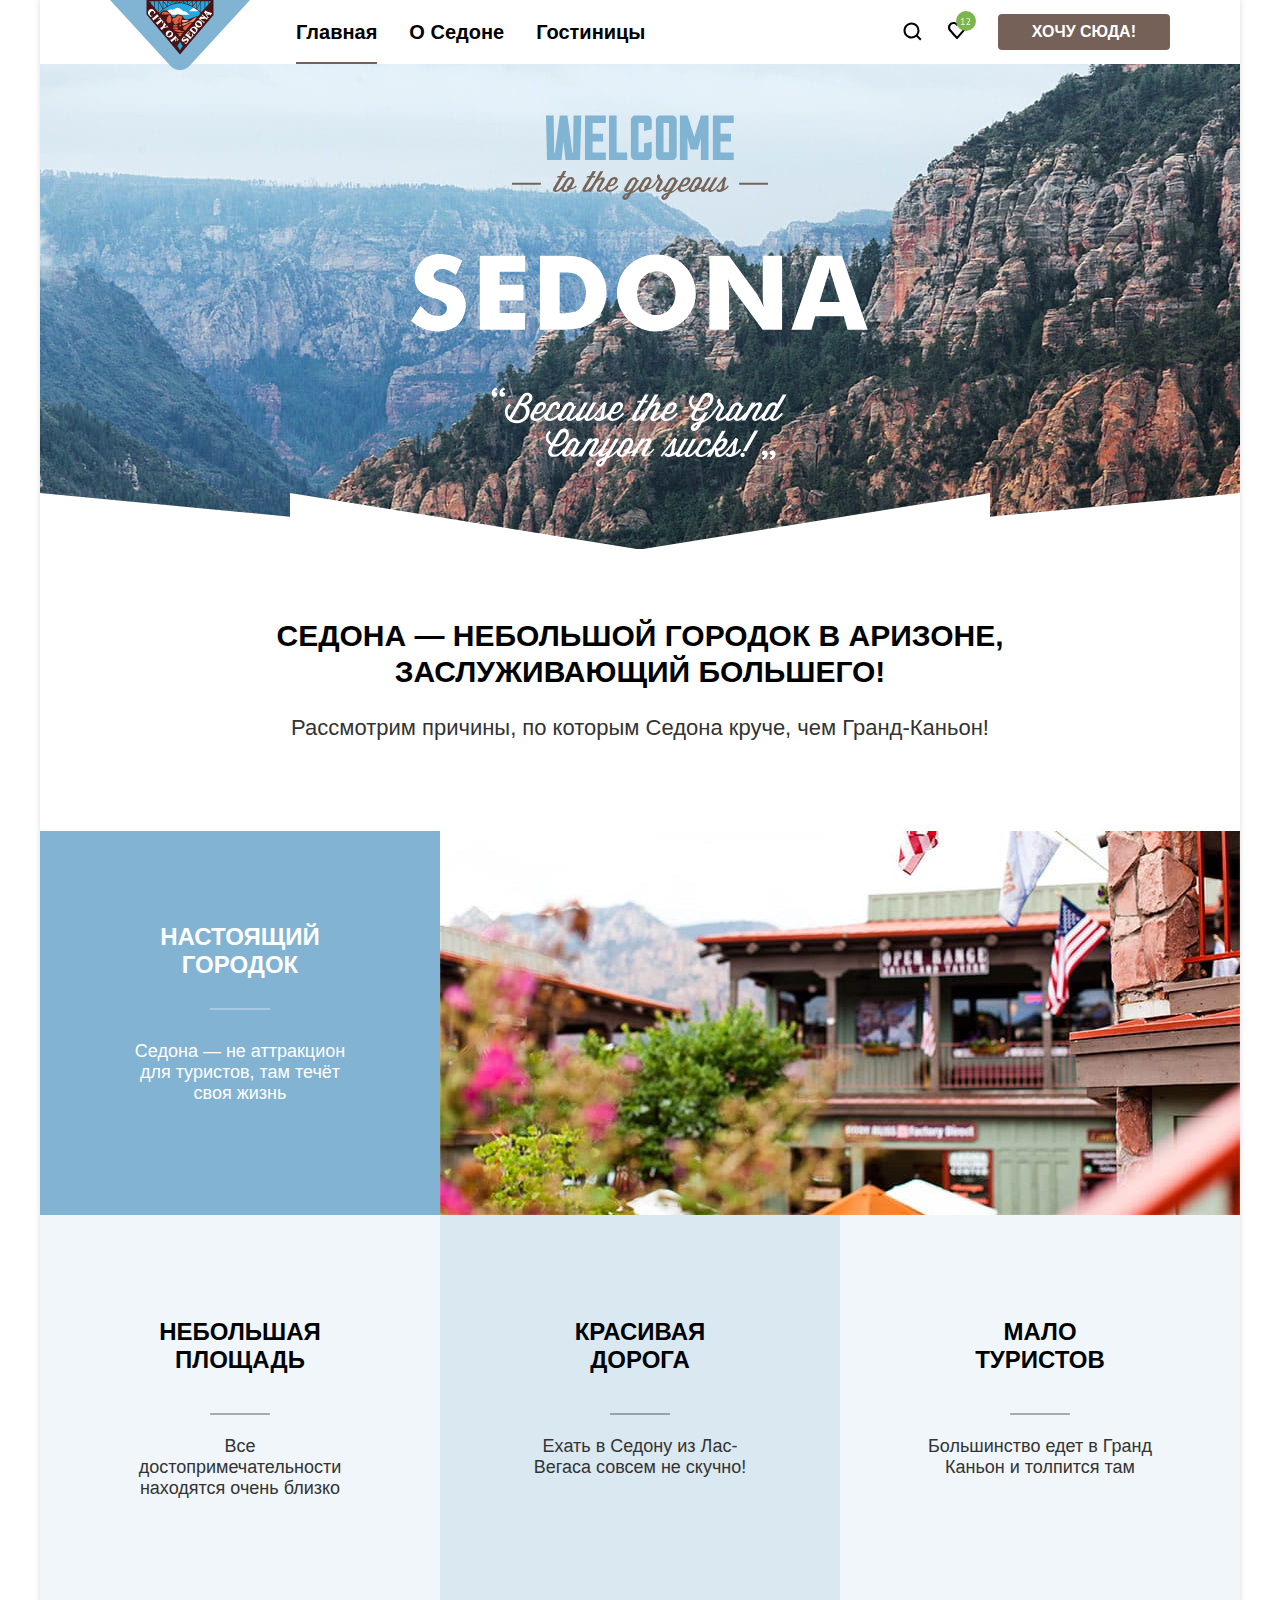
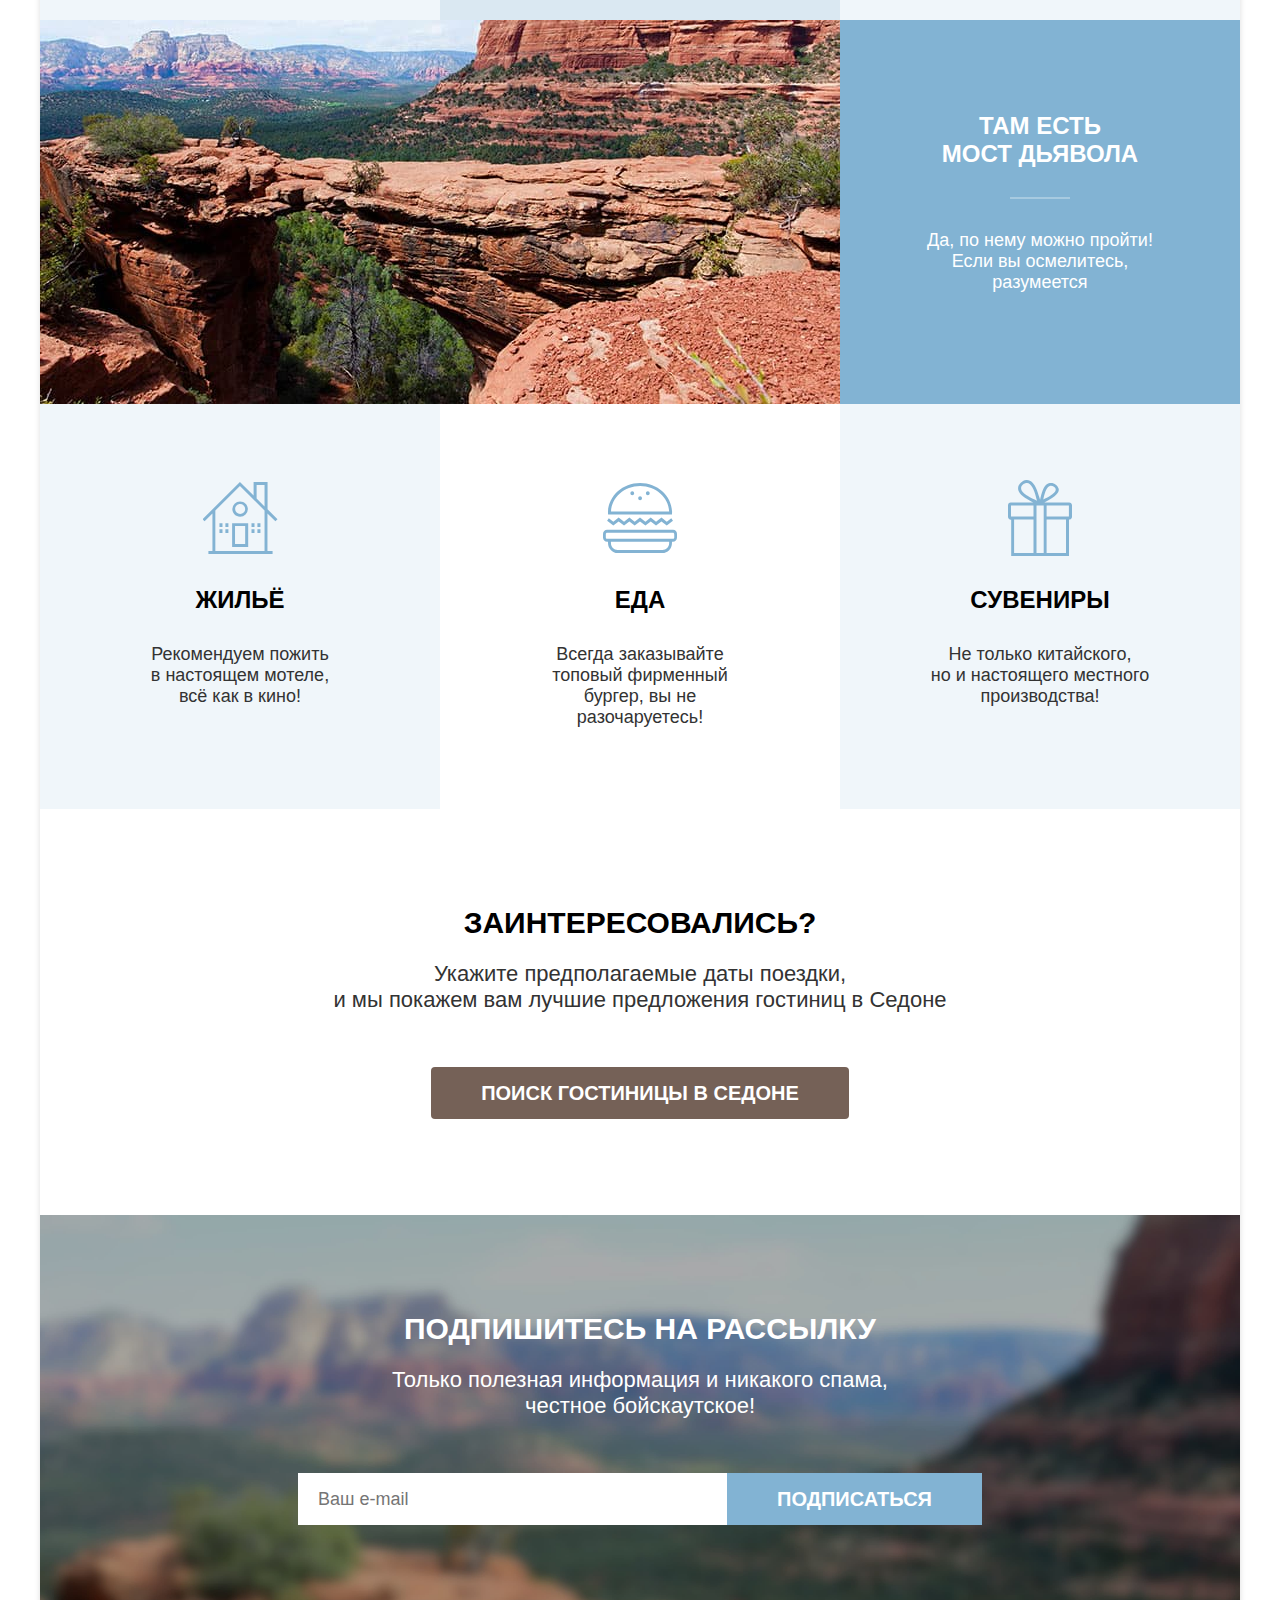
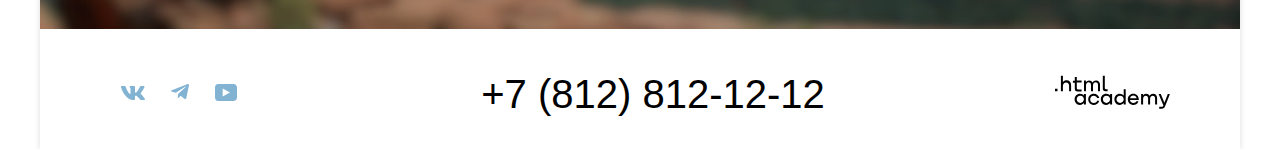
==== commit 80a45db8: "Исправляет макет под пиксель перфект" ====
--- a/index.html
+++ b/index.html
@@ -61,8 +61,8 @@
         <img class="hero-background-gorgeous" src="images/main-title.svg" width="458" height="352" alt="Добро пожаловать в Седону.">
       </div>
       </div>
-       <section class="description">
-        <h1 class="description-title">Седона — небольшой городок в Аризоне,<br> заслуживающий большего!</h1>
+       <section class="description ">
+        <h1 class="description-title reset-title">Седона — небольшой городок в Аризоне,<br> заслуживающий большего!</h1>
         <p class="description-reasons reset-paragraph">Рассмотрим причины, по которым Седона круче, чем Гранд-Каньон!</p>
       </section>
 
@@ -71,20 +71,20 @@
         <ul class="advantages-list reset-list">
             <li class="advantages-item colored-text advantages-item-smaller">
               <h3 class="advantages-title reset-title">Настоящий городок</h3>
-               <p class="advatages-description colored-text reset-paragraph">№1 Седона - не аттракцион для туристов, там течёт своя жизнь</p>
+               <p class="advatages-description colored-text reset-paragraph">Седона — не аттракцион для туристов, там течёт своя жизнь</p>
             </li>
             <li class="advantages-item wide-element">
                 <img class="advantages-image" src="images/bg-advantages1.jpg" width="800" height="384" alt="Двухэтажный котеджный домик под названием 'Open Range' на фоне гор.">
             </li>
-            <li class="advantages-item">
+            <li class="advantages-item line-after">
               <h3 class="advantages-title reset-title">Небольшая площадь</h3>
               <p class="advatages-description reset-paragraph">Все достопримечательности находятся очень близко</p>
             </li>
-            <li class="advantages-item color-change">
+            <li class="advantages-item color-change line-after">
               <h3 class="advantages-title reset-title">Красивая<br> дорога</h3>
               <p class="advatages-description reset-paragraph">Ехать в Седону из Лас-Вегаса совсем не скучно!</p>
             </li>
-            <li class="advantages-item">
+            <li class="advantages-item line-after">
               <h3 class="advantages-title reset-title">Мало<br> туристов</h3>
               <p class="advatages-description reset-paragraph">Большинство едет в Гранд Каньон и толпится там</p>
             </li>
@@ -92,7 +92,7 @@
                <img class="advantages-image" src="images/bg-advantages2.jpg" width="800" height="384" alt="Прекрасный вид на каньон. Внутри которого находятся зеленые деревья.">
             </li>
             <li class="advantages-item colored-text advantages-item-smaller">
-              <h3 class="advantages-title reset-title">Там есть мост дьявола</h3>
+              <h3 class="advantages-title reset-title">Там есть<br> мост дьявола</h3>
               <p class="advatages-description colored-text reset-paragraph">Да, по нему можно пройти! Если вы осмелитесь, разумеется</p>
             </li>
         </ul>
@@ -185,7 +185,7 @@
             method="post"
           >
             <div class="form-row">
-              <label class="form-label" for="start-date"> Дата заезда: </label>
+              <label class="form-label" for="start-date"> Дата Заезда: </label>
               <input
                 class="modal-input modal-input-date"
                 type="text"
@@ -199,7 +199,7 @@
               </p>
             </div>
             <div class="form-row">
-              <label class="form-label" for="end-date"> Дата выезда: </label>
+              <label class="form-label" for="end-date"> Дата Выезда: </label>
               <input
                 class="modal-input modal-input-date"
                 type="text"
--- a/styles/styles.css
+++ b/styles/styles.css
@@ -278,13 +278,13 @@
   position: absolute;
   background-repeat: no-repeat;
   background-position: center;
-  top: 80px;
+  top: 76px;
   left: 50%;
   bottom: 0;
   right: 0;
   transform: translateX(-50%);
   width: 75px;
-  height: 72px;
+  height: 76px;
 }
 
 .advantages-item-house:after {
@@ -297,6 +297,24 @@
 
 .advantages-item-gift:after {
   background-image: url("../images/gift.svg");
+}
+
+.advantages-item-smaller:after {
+  content: "";
+  position: absolute;
+  height: 2px;
+  width: 60px;
+  top: 46%;
+  background-color: rgba(255, 255, 255, 0.3);
+}
+
+.line-after:after {
+  content: "";
+  position: absolute;
+  height: 2px;
+  width: 60px;
+  top: 49%;
+  background-color: rgba(0, 0, 0, 0.3);
 }
 
 .advantages-item-colored {
@@ -546,7 +564,7 @@
   border-radius: 4px;
 }
 .current-icon {
-  outline: 2px solid var(--color-black);
+  border: 2px solid var(--color-black);
 }
 
 .sorting-icons-tile {
@@ -576,7 +594,7 @@
 
 .sorting-icons-list {
   display: flex;
-  gap: 8px;
+  gap: 5px;
   align-items: center;
 }
 
@@ -609,19 +627,23 @@
   width: 42px;
 }
 
+.three-stars {
+  width: 68px;
+}
+
 .four-stars {
   width: 96px;
 }
 
 .filter-container {
   display: flex;
-  column-gap: 138px;
+  column-gap: 139px;
   justify-content: space-between;
 }
 
 .flex-container {
   display: flex;
-  gap: 70px;
+  gap: 68px;
 }
 
 .checkbox-group {
@@ -661,7 +683,7 @@
   background-position: right 16px center;
   background-repeat: no-repeat;
   appearance: none;
-  margin-right: 70px;
+  margin-right: 72px;
   font-size: 18px;
 }
 
@@ -856,7 +878,7 @@
 }
 
 .hotels-item-image {
-  margin-bottom: 16px;
+  margin-bottom: 11px;
   object-fit: contain;
 }
 
@@ -903,6 +925,9 @@
 .hotels-rating {
   background-color: var(--color-white-f2);
   padding: 8px 22px;
+  font-size: 16px;
+  line-height: 20px;
+  text-transform: uppercase;
 }
 
 .button-blue,
@@ -1190,11 +1215,11 @@
 }
 
 .shorts {
-  gap: 40px;
+  gap: 28px;
 }
 
 .form-label {
-  min-width: 103px;
+  min-width: 110px;
 }
 
 .message {
@@ -1223,7 +1248,7 @@
 
 .tooltip {
   position: absolute;
-  left: 50px;
+  left: 56px;
   width: 26px;
   height: 26px;
 }
@@ -1361,6 +1386,6 @@
   transform: rotate(90deg);
 }
 
-/* .modal-container-close {
+.modal-container-close {
   display: none;
-}  */
+}
